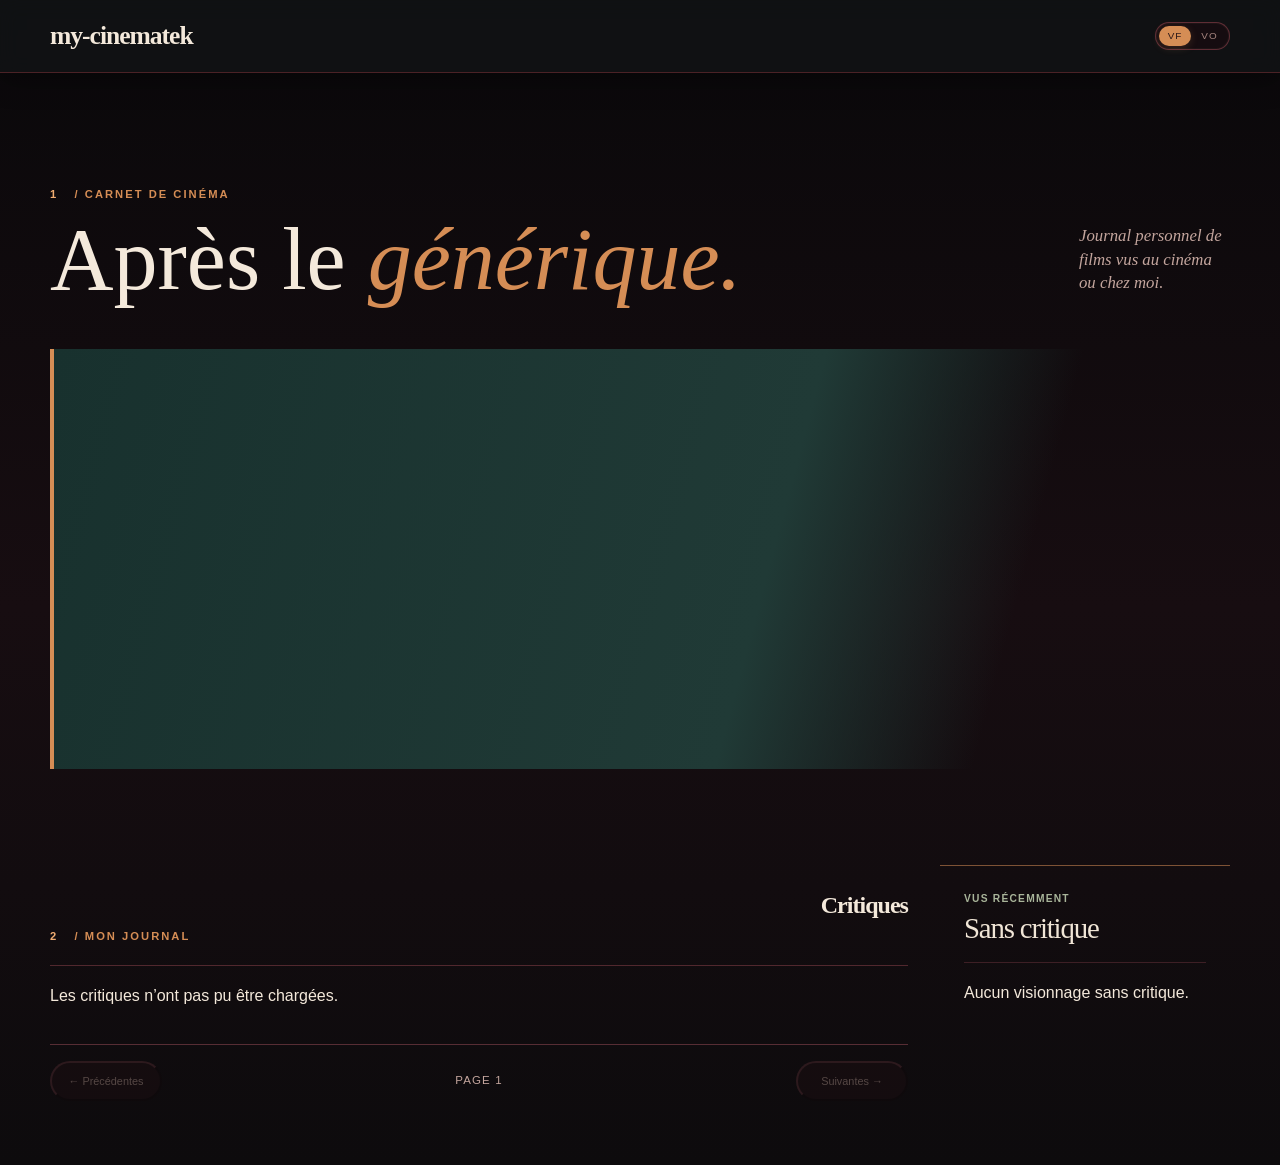
==== index.html @ e6274b8d "button vf" ====
<!DOCTYPE html>
<html lang="en">

<head>
    <meta charset="UTF-8" />
    <meta name="viewport" content="width=device-width, initial-scale=1.0" />
    <title>my-cinematek</title>
    <meta name="description" content="Un journal personnel de films vus au cinéma ou chez soi." />
    <link rel="stylesheet" href="styles.css?v=20260925-08" />
</head>

<body>
    <header class="site-header">
        <div class="container nav-wrap">
            <a href="#top" class="brand">my-cinematek</a>
            <div class="title-language-toggle" role="group" aria-label="Langue des titres">
                <button type="button" data-title-language="fr" aria-pressed="true">VF</button>
                <button type="button" data-title-language="original" aria-pressed="false">VO</button>
            </div>
        </div>
    </header>

    <main id="top" class="container site-main">
        <section class="hero">
            <div class="hero-intro">
                <p class="hero-index"><span>1</span> / carnet de cinéma</p>
                <h1>Après le <em>générique.</em></h1>
                <p class="hero-note">Journal personnel de films vus au cinéma ou chez moi.</p>
            </div>
            <article id="featured-review" class="featured-review" aria-live="polite"></article>
        </section>

        <div class="diary-layout">
            <section id="diary" class="diary-section">
                <div class="section-head">
                    <p class="hero-index"><span>2</span> / mon journal</p>
                    <h2>Critiques</h2>
                </div>
                <div id="posts-list" class="post-list" aria-live="polite"></div>
                <div id="critic-pagination" class="critic-pagination" hidden>
                    <button id="previous-posts" class="secondary-btn" type="button" disabled>&larr; Précédentes</button>
                    <span id="posts-page-label">Page 1</span>
                    <button id="next-posts" class="secondary-btn" type="button" disabled>Suivantes &rarr;</button>
                </div>
            </section>

            <aside id="watched-shelf" class="watched-shelf" aria-labelledby="watched-title">
                <div class="section-head">
                    <p class="eyebrow">vus récemment</p>
                    <h2 id="watched-title">Sans critique</h2>
                </div>
                <div id="watched-list" class="watched-list"></div>
            </aside>
        </div>

    </main>

    <div id="critic-modal" class="critic-modal" hidden>
        <div class="critic-modal-backdrop" data-close-modal></div>
        <article class="critic-modal-dialog" role="dialog" aria-modal="true" aria-labelledby="modal-title">
            <button class="modal-close" type="button" aria-label="Fermer la critique" data-close-modal>&times;</button>
            <div id="modal-content"></div>
        </article>
    </div>

    <div id="film-modal" class="critic-modal" hidden>
        <div class="critic-modal-backdrop" data-close-film-modal></div>
        <article class="critic-modal-dialog film-modal-dialog" role="dialog" aria-modal="true"
            aria-labelledby="film-modal-title">
            <button class="modal-close" type="button" aria-label="Fermer les détails du film"
                data-close-film-modal>&times;</button>
            <div id="film-modal-content"></div>
        </article>
    </div>

    <script src="public.js?v=20260925-05"></script>
</body>

</html>
---- styles.css ----
:root {
    --paper: #f7f1e8;
    --paper-strong: #ebdcc5;
    --card: #fffaf3;
    --ink: #1b1b1b;
    --ink-soft: #4b4a47;
    --muted: #736d66;
    --accent: #c96a3e;
    --accent-strong: #a4522d;
    --border: #d9ccb9;
    --tag: #eee2d0;
    --shadow: rgba(27, 27, 27, 0.08);
    --max-width: 1180px;
}

* {
    box-sizing: border-box;
}

html {
    scroll-behavior: smooth;
}

body {
    margin: 0;
    background: var(--paper);
    color: var(--ink);
    font-family: "Segoe UI", Arial, sans-serif;
    line-height: 1.7;
}

img {
    max-width: 100%;
    display: block;
}

button,
input,
textarea {
    font: inherit;
}

.hidden {
    display: none !important;
}

.container {
    width: min(var(--max-width), calc(100% - 2rem));
    margin: 0 auto;
}

.site-header {
    position: sticky;
    top: 0;
    z-index: 10;
    background: rgba(255, 250, 243, 0.9);
    backdrop-filter: blur(10px);
    border-bottom: 1px solid var(--border);
}

.diary-layout {
    display: grid;
    grid-template-columns: minmax(0, 1fr) 380px;
    gap: 2.5rem;
    align-items: start;
}

.watched-shelf {
    width: 100%;
    min-width: 0;
    margin-top: 3rem;
    padding: 1.5rem;
    height: auto;
    min-height: 0;
    max-height: none;
    align-self: stretch;
    overflow: hidden;
    display: flex;
    flex-direction: column;
}

#watched-list {
    display: grid;
    grid-template-columns: 1fr;
    grid-auto-rows: max-content;
    align-content: start;
    gap: 0;
    width: 100%;
    height: 0;
    min-width: 0;
    min-height: 0;
    flex: 1 1 auto;
    overflow-y: auto;
    padding-right: .45rem;
    scrollbar-color: #9b5b46 rgba(49, 20, 26, .72);
    scrollbar-width: thin;
}

#watched-list::-webkit-scrollbar {
    width: 7px;
}

#watched-list::-webkit-scrollbar-track {
    background: rgba(49, 20, 26, .72);
}

#watched-list::-webkit-scrollbar-thumb {
    background: #9b5b46;
    border: 1px solid #211216;
    border-radius: 8px;
}

#watched-list::-webkit-scrollbar-thumb:hover {
    background: #d58d55;
}

.recent-watch-row {
    display: grid;
    grid-template-columns: minmax(0, 1fr) 76px;
    grid-template-rows: auto;
    align-items: center;
    column-gap: 1.1rem;
    width: 100%;
    min-width: 0;
    padding: 1rem 0;
    border-bottom: 1px solid #572d34;
}

.recent-watch-copy {
    grid-column: 1;
    grid-row: 1;
    min-width: 0;
    width: 100%;
}

.recent-watch-copy strong {
    display: block;
    color: var(--ink);
    font-family: Georgia, "Times New Roman", serif;
    font-size: 1.08rem;
    font-weight: 400;
    line-height: 1.2;
}

.recent-watch-meta {
    display: flex;
    align-items: center;
    flex-wrap: wrap;
    gap: .35rem .65rem;
    min-width: 0;
    margin-top: .55rem;
    color: var(--muted);
    font-size: .7rem;
    line-height: 1.35;
}

.recent-watch-meta>span {
    min-width: 0;
}

.recent-watch-meta>span+span {
    padding-left: .65rem;
    border-left: 1px solid rgba(213, 141, 85, .35);
}

.recent-watch-date,
.recent-watch-rating {
    white-space: nowrap;
}

.recent-watch-venue {
    overflow-wrap: anywhere;
}

.recent-watch-rating {
    color: #e0a06f;
    letter-spacing: .03em;
}

.recent-watch-copy em {
    color: var(--accent);
    font-family: "Trebuchet MS", sans-serif;
    font-size: .58rem;
    font-style: normal;
    letter-spacing: .1em;
    text-transform: uppercase;
}

.recent-watch-poster {
    grid-column: 2;
    grid-row: 1;
    width: 76px;
    height: 108px;
    object-fit: cover;
    border: 1px solid #6f3840;
}

.recent-watch-note {
    width: 100%;
    margin: .85rem 0 0;
    color: var(--ink-soft);
    font-size: .82rem;
    line-height: 1.45;
}

.recent-watch-note small {
    display: block;
    margin-bottom: .2rem;
    color: var(--accent);
    font-size: .58rem;
    letter-spacing: .12em;
    text-transform: uppercase;
}

.watched-sentinel {
    width: 100%;
    height: 1px;
    margin-top: .5rem;
}

.viewing-context-note {
    display: inline-flex;
    align-items: center;
    gap: .4rem;
    color: var(--ink-soft);
    font-size: .82rem;
}

.viewing-context-note strong {
    color: var(--accent-strong);
    font-size: .66rem;
    letter-spacing: .12em;
    text-transform: uppercase;
}

.venue-map-button {
    display: inline-flex;
    align-items: center;
    gap: .28rem;
    margin-left: .3rem;
    padding: .18rem .48rem;
    color: #f5d9bd !important;
    background: rgba(143, 57, 67, .45);
    border: 1px solid #8d4650;
    border-radius: 999px;
    font-size: .64rem;
    letter-spacing: .04em;
    line-height: 1.2;
    text-decoration: none !important;
    white-space: nowrap;
    transition: background .2s ease, border-color .2s ease, transform .2s ease;
}

.venue-map-button span {
    margin: 0;
    color: var(--accent-strong);
    font-size: .9rem;
    line-height: 1;
}

.venue-map-button:hover,
.venue-map-button:focus-visible {
    color: #fff1e5 !important;
    background: #9e4652;
    border-color: var(--accent-strong);
    transform: translateY(-1px);
    outline: none;
}

.viewing-context {
    margin: 1.5rem 0 2.5rem;
    padding: .85rem 1rem;
    border: 1px solid #6b343d;
    border-left: 4px solid var(--accent);
    background: rgba(112, 35, 46, .18);
}

.viewing-context .eyebrow {
    margin-bottom: .45rem;
}

.viewing-context-line {
    display: flex;
    align-items: center;
    flex-wrap: wrap;
    gap: .75rem 1.2rem;
    color: var(--ink-soft);
    font-family: Georgia, "Times New Roman", serif;
    font-size: 1rem;
}

.viewing-context-line>span+span {
    padding-left: 1.2rem;
    border-left: 1px solid #704049;
}

.poster-button {
    display: block;
    padding: 0;
    background: transparent;
    border: 0;
    cursor: pointer;
}

.poster-button .critic-poster {
    transition: transform .2s ease, filter .2s ease;
}

.poster-button:hover .critic-poster,
.poster-button:focus-visible .critic-poster {
    filter: brightness(1.15);
    transform: scale(1.03);
}

.film-modal-dialog {
    max-width: 760px;
}

.film-details-heading {
    display: flex;
    align-items: center;
    gap: 1.4rem;
}

.film-details-heading h2 {
    margin: 0;
    font-family: Georgia, "Times New Roman", serif;
    font-size: clamp(2rem, 5vw, 3.5rem);
    font-weight: 400;
}

.film-details-poster {
    width: 130px;
    aspect-ratio: 2 / 3;
    object-fit: cover;
    border: 1px solid #6f3840;
    box-shadow: 0 12px 28px rgba(0, 0, 0, .45);
}

.film-tagline {
    color: var(--ink-soft);
    font-family: Georgia, "Times New Roman", serif;
    font-style: italic;
}

.film-overview-block {
    margin-top: 2rem;
    padding-top: 1.2rem;
    border-top: 1px solid var(--border);
    color: var(--ink-soft);
    font-family: Georgia, "Times New Roman", serif;
    line-height: 1.7;
}

.film-homepage {
    margin-top: 1.5rem;
}

.recent-watch-poster-button {
    grid-column: 2;
    grid-row: 1;
    align-self: center;
    position: relative;
    height: fit-content;
    z-index: 1;
    justify-self: end;
    transform: none;
    transition: filter .24s ease;
}

.recent-watch-poster-button .recent-watch-poster {
    display: block;
    transition: box-shadow .24s ease, filter .24s ease;
}

.recent-watch-poster-button:hover,
.recent-watch-poster-button:focus-visible {
    filter: drop-shadow(0 8px 7px rgba(18, 7, 10, .35));
}

.recent-watch-poster-button:hover .recent-watch-poster,
.recent-watch-poster-button:focus-visible .recent-watch-poster {
    filter: brightness(1.12);
    box-shadow: 0 0 0 1px var(--accent);
}

.recent-watch-poster-button:focus-visible {
    outline: 2px solid var(--accent);
    outline-offset: 4px;
}

@media (prefers-reduced-motion: reduce) {

    .recent-watch-poster-button,
    .recent-watch-poster-button .recent-watch-poster {
        transition: none;
    }
}

@media (max-width: 600px) {
    .film-details-heading {
        align-items: flex-start;
    }

    .film-details-poster {
        width: 92px;
    }
}

@media (max-width: 900px) {
    .diary-layout {
        grid-template-columns: minmax(0, 1fr) 330px !important;
        gap: 1.25rem !important;
    }
}

@media (max-width: 760px) {
    .diary-layout {
        grid-template-columns: 1fr !important;
    }

    #watched-shelf {
        margin-top: 1rem;
    }
}

/* Recent watches follow their own compact row layout; legacy watched-item styles were removed to avoid conflicting grid rules. */

.nav-wrap {
    display: flex;
    justify-content: space-between;
    align-items: center;
    min-height: 72px;
    gap: 1rem;
}

.title-language-toggle {
    display: inline-flex;
    align-items: center;
    gap: .15rem;
    padding: .22rem;
    border: 1px solid rgba(135, 64, 74, .65);
    border-radius: 999px;
    background: rgba(24, 12, 16, .72);
    box-shadow: inset 0 0 0 1px rgba(255, 208, 164, .04);
}

.title-language-toggle button {
    min-width: 2rem;
    padding: .3rem .48rem;
    color: #a78680;
    background: transparent;
    border: 0;
    border-radius: 999px;
    cursor: pointer;
    font-size: .62rem;
    letter-spacing: .1em;
    line-height: 1;
    transition: color .22s ease, background .22s ease, box-shadow .22s ease;
}

.title-language-toggle button.active,
.title-language-toggle button:hover,
.title-language-toggle button:focus-visible {
    color: #2a1719;
    background: #d58d55;
    box-shadow: 0 2px 8px rgba(213, 141, 85, .2);
    outline: none;
}

.brand {
    text-decoration: none;
    color: var(--ink);
    font-family: Georgia, "Times New Roman", serif;
    font-size: 1.6rem;
    font-weight: 700;
    letter-spacing: -0.04em;
}

.main-nav {
    display: flex;
    gap: 1.25rem;
    flex-wrap: wrap;
}

.main-nav a {
    color: var(--ink-soft);
    text-decoration: none;
    font-weight: 600;
}

.main-nav a:hover,
.main-nav a:focus-visible {
    color: var(--accent-strong);
}

.site-main {
    padding: 2rem 0 4rem;
}

.hero {
    display: block;
    padding: 2rem 0 2.5rem;
}

.eyebrow {
    margin: 0 0 0.8rem;
    color: var(--muted);
    font-size: 0.78rem;
    font-weight: 700;
    letter-spacing: 0.12em;
    text-transform: uppercase;
}

.featured-review {
    display: grid;
    grid-template-columns: minmax(0, 1.6fr) 170px;
    gap: 1.4rem;
    align-items: center;
    width: 100%;
    min-height: 250px;
    overflow: hidden;
    border: 1px solid rgba(210, 178, 142, 0.25);
    background: linear-gradient(180deg, rgba(36, 27, 24, 0.98), rgba(25, 18, 16, 0.96));
    border-radius: 18px;
    box-shadow: 0 18px 30px rgba(22, 16, 14, 0.16);
    color: #f3ebdf;
    cursor: pointer;
    transition: transform .2s ease, box-shadow .2s ease, border-color .2s ease;
    position: relative;
}

.featured-review::after {
    content: "";
    position: absolute;
    inset: 0;
    background: linear-gradient(180deg, rgba(12, 9, 10, 0.06), rgba(12, 9, 10, 0.42));
    pointer-events: none;
}

.featured-review:hover,
.featured-review:focus-visible {
    transform: translateY(-3px);
    border-color: rgba(230, 177, 95, 0.8);
    box-shadow: 0 22px 38px rgba(22, 16, 14, 0.22);
    outline: none;
}

.featured-review-cover {
    width: 170px;
    height: 100%;
    min-height: 220px;
    overflow: hidden;
    background: rgba(17, 17, 17, 0.12);
    position: relative;
    z-index: 0;
    justify-self: end;
    border-left: 1px solid rgba(223, 203, 180, 0.2);
}

.featured-review-cover img {
    width: 100%;
    height: 100%;
    object-fit: cover;
    display: block;
    background: #120d10;
}

.featured-review-copy {
    position: relative;
    z-index: 1;
    display: grid;
    align-content: center;
    gap: 0.35rem;
    min-width: 0;
    padding: 1.2rem 0 1.2rem 1.3rem;
}

.featured-review-copy h2 {
    margin: 0;
    color: #f7efe7;
    font-family: Georgia, "Times New Roman", serif;
    font-size: clamp(2rem, 2.6vw, 3rem);
    line-height: 0.96;
    letter-spacing: -0.04em;
}

.featured-review-title {
    margin: 0;
    color: #d7c2ac;
    font-size: 0.76rem;
    font-weight: 700;
    letter-spacing: 0.12em;
    text-transform: uppercase;
    line-height: 1.3;
}

.featured-review-teaser {
    margin: 0.2rem 0 0;
    max-width: 52ch;
    color: rgba(243, 235, 223, 0.82);
    font-size: 0.92rem;
    line-height: 1.5;
}

.featured-review-meta {
    display: flex;
    flex-wrap: wrap;
    gap: 0.7rem;
    color: #c9b29a;
    font-size: 0.68rem;
    letter-spacing: 0.08em;
    text-transform: uppercase;
}

.section-head h2,
.featured-post h2,
.post-card h3 {
    font-family: Georgia, "Times New Roman", serif;
    letter-spacing: -0.04em;
    color: var(--ink);
}

@media (max-width: 760px) {
    .hero {
        grid-template-columns: 1fr;
    }

    .featured-review {
        grid-template-columns: 120px minmax(0, 1fr);
    }

    .featured-review-cover {
        width: 120px;
    }

    .panel {
        background: rgba(255, 250, 243, 0.8);
        border: 1px solid var(--border);
        border-radius: 18px;
        box-shadow: 0 10px 30px var(--shadow);
    }

    .composer {
        padding: 1.5rem;
        margin-bottom: 2rem;
    }

    .composer {
        padding: 1.5rem;
        margin-bottom: 2rem;
    }

    .editor-status {
        margin-bottom: 1rem;
        padding: 0.75rem 0.9rem;
        border-radius: 10px;
        background: rgba(201, 106, 62, 0.08);
        border: 1px solid var(--border);
        color: var(--ink-soft);
        font-weight: 600;
    }

    .author-gate {
        padding: 1.5rem;
        margin-bottom: 2rem;
    }

    .author-login-row {
        display: flex;
        align-items: end;
        gap: 1rem;
        flex-wrap: wrap;
    }

    .password-field {
        flex: 1 1 220px;
    }

    .private-copy {
        margin: 0 0 1rem;
        color: var(--ink-soft);
    }

    .film-picker {
        margin-bottom: 1.5rem;
        padding: 1rem;
        border: 1px solid var(--border);
        border-radius: 14px;
        background: rgba(247, 241, 232, 0.5);
    }

    .search-row {
        display: flex;
        gap: 0.75rem;
    }

    .search-row input {
        flex: 1;
    }

    .field-hint {
        min-height: 1.6rem;
        margin-top: 0.5rem;
        color: var(--muted);
        font-size: 0.9rem;
    }

    .film-results {
        display: grid;
        grid-template-columns: repeat(auto-fit, minmax(180px, 1fr));
        gap: 0.7rem;
    }

    .film-result {
        display: flex;
        align-items: center;
        gap: 0.7rem;
        min-height: 72px;
        padding: 0.6rem;
        border: 1px solid var(--border);
        border-radius: 10px;
        background: var(--card);
        color: var(--ink);
        text-align: left;
        cursor: pointer;
    }

    .film-result:hover,
    .film-result:focus-visible {
        border-color: var(--accent);
    }

    .film-result img,
    .selected-film img {
        width: 42px;
        height: 62px;
        flex: 0 0 auto;
        object-fit: cover;
        border-radius: 5px;
    }

    .film-result span:not(.poster-placeholder) {
        display: grid;
        gap: 0.2rem;
    }

    .film-result small {
        color: var(--muted);
    }

    .poster-placeholder {
        display: grid;
        width: 42px;
        height: 62px;
        place-items: center;
        flex: 0 0 auto;
        border-radius: 5px;
        background: var(--paper-strong);
        color: var(--muted);
        font-size: 0.65rem;
        text-align: center;
    }

    .selected-film {
        display: flex;
        align-items: center;
        gap: 0.8rem;
        margin-top: 0.75rem;
        padding: 0.75rem;
        border-left: 3px solid var(--accent);
        background: rgba(201, 106, 62, 0.08);
    }

    .selected-film h3,
    .selected-film p {
        margin: 0;
    }

    .selected-film h3 {
        font-family: Georgia, "Times New Roman", serif;
    }

    .hidden {
        display: none !important;
    }

    .editor-enabled {
        border-color: var(--accent);
    }

    .secondary-btn {
        appearance: none;
        border: 1px solid rgba(217, 204, 185, 0.7);
        border-radius: 999px;
        background: rgba(255, 255, 255, 0.025);
        color: #f3e9dc;
        font-weight: 600;
        letter-spacing: 0.04em;
        padding: 0.8rem 1.2rem;
        cursor: pointer;
        margin-left: 0;
        transition: transform .2s ease, border-color .2s ease, background .2s ease, box-shadow .2s ease;
    }

    .secondary-btn:hover,
    .secondary-btn:focus-visible {
        border-color: rgba(229, 170, 94, 0.9);
        background: rgba(201, 106, 62, 0.08);
        box-shadow: inset 0 0 0 1px rgba(229, 170, 94, 0.18);
        transform: translateY(-1px);
        color: #f7ebdb;
        outline: none;
    }

    .section-head {
        margin-bottom: 1rem;
    }

    .section-head h2 {
        margin: 0;
        font-size: clamp(1.6rem, 3vw, 2.1rem);
    }

    .compact h2 {
        font-size: 1.4rem;
    }

    .field-grid {
        display: grid;
        grid-template-columns: repeat(auto-fit, minmax(200px, 1fr));
        gap: 1rem;
    }

    label {
        display: flex;
        flex-direction: column;
        gap: 0.45rem;
        font-weight: 600;
        margin-bottom: 1rem;
        color: var(--ink-soft);
    }

    input,
    textarea {
        width: 100%;
        padding: 0.8rem 0.9rem;
        border-radius: 12px;
        border: 1px solid var(--border);
        background: var(--card);
        color: var(--ink);
    }

    input:focus,
    textarea:focus {
        outline: 2px solid rgba(201, 106, 62, 0.2);
        border-color: var(--accent);
    }

    textarea {
        resize: vertical;
        min-height: 150px;
    }

    .form-actions {
        display: flex;
        justify-content: flex-start;
    }

    .primary-btn {
        appearance: none;
        border: 0;
        border-radius: 999px;
        background: var(--accent);
        color: white;
        font-weight: 700;
        padding: 0.9rem 1.4rem;
        cursor: pointer;
        transition: background 0.2s ease;
    }

    .primary-btn:hover,
    .primary-btn:focus-visible {
        background: var(--accent-strong);
    }

    .content-grid {
        display: grid;
        grid-template-columns: minmax(0, 2fr) minmax(260px, 0.9fr);
        gap: 2rem;
        align-items: start;
    }

    .feed,
    .sidebar,
    .featured-post {
        padding: 1.5rem;
    }

    .post-list {
        display: grid;
        gap: 1rem;
    }

    .post-card {
        border: 1px solid var(--border);
        border-radius: 16px;
        background: var(--card);
        padding: 1.1rem 1rem;
        cursor: pointer;
        transition: transform 0.15s ease, border-color 0.15s ease;
    }

    .post-card:hover,
    .post-card:focus-visible {
        transform: translateY(-1px);
        border-color: var(--accent);
    }

    .post-card h3 {
        margin: 0 0 0.4rem;
        font-size: clamp(1.3rem, 2vw, 1.8rem);
    }

    .meta-row {
        display: flex;
        gap: 0.75rem;
        flex-wrap: wrap;
        color: var(--muted);
        font-size: 0.8rem;
        font-weight: 700;
        letter-spacing: 0.08em;
        text-transform: uppercase;
    }

    .post-card p {
        margin: 0.8rem 0 0;
        color: var(--ink-soft);
    }

    .archive-list {
        list-style: none;
        padding: 0;
        margin: 0;
        display: grid;
        gap: 0.75rem;
    }

    .archive-list button {
        width: 100%;
        text-align: left;
        background: transparent;
        border: 0;
        padding: 0.55rem 0.7rem;
        border-radius: 10px;
        color: var(--ink);
        cursor: pointer;
    }

    .archive-list button:hover,
    .archive-list button:focus-visible {
        background: rgba(201, 106, 62, 0.08);
    }

    .archive-list small {
        display: block;
        color: var(--muted);
        margin-top: 0.2rem;
    }

    .sidebar-block {
        margin-top: 2rem;
    }

    .tag-list {
        display: flex;
        flex-wrap: wrap;
        gap: 0.5rem;
    }

    .tag {
        display: inline-flex;
        align-items: center;
        background: var(--tag);
        border-radius: 999px;
        padding: 0.38rem 0.75rem;
        color: var(--ink);
        font-size: 0.78rem;
        font-weight: 700;
    }

    .featured-post {
        margin-top: 2rem;
    }

    .featured-post .post-meta {
        margin: 0 0 1rem;
    }

    .featured-post h2 {
        margin: 0 0 0.8rem;
        font-size: clamp(2rem, 4vw, 3rem);
    }

    .featured-post .post-body {
        font-size: 1.06rem;
        color: var(--ink-soft);
        white-space: pre-line;
    }

    .empty-state {
        color: var(--muted);
        font-style: italic;
    }

    @media (max-width: 760px) {
        .site-main {
            padding-top: 1.25rem;
        }

        .content-grid {
            grid-template-columns: 1fr;
        }

        .nav-wrap {
            flex-direction: column;
            justify-content: center;
            padding: 0.8rem 0;
        }

        .main-nav {
            justify-content: center;
        }
    }


    /* Public cinema lounge treatment */
    :root {
        --paper: #111315;
        --paper-strong: #2b2927;
        --card: #201f1e;
        --ink: #f3eadb;
        --ink-soft: #c9bcaa;
        --muted: #988a78;
        --accent: #d49a57;
        --accent-strong: #f1c47d;
        --border: #403b35;
        --tag: transparent;
        --shadow: rgba(0, 0, 0, 0.28);
        --max-width: 1160px;
    }

    body {
        background: radial-gradient(circle at 50% -10%, #37302a 0, var(--paper) 42rem);
        color: var(--ink);
        font-family: "Trebuchet MS", sans-serif;
    }

    body::before {
        position: fixed;
        inset: 0;
        z-index: -1;
        pointer-events: none;
        content: "";
        opacity: 0.16;
        background-image: linear-gradient(rgba(255, 255, 255, 0.025) 1px, transparent 1px), linear-gradient(90deg, rgba(255, 255, 255, 0.025) 1px, transparent 1px);
        background-size: 5px 5px;
    }

    .site-header {
        background: rgba(17, 19, 21, 0.9);
        border-bottom-color: rgba(212, 154, 87, 0.2);
    }

    .brand,
    .hero h1,
    .section-head h2,
    .featured-post h2,
    .post-card h3 {
        color: var(--ink);
        font-family: Georgia, "Times New Roman", serif;
        font-weight: 400;
        letter-spacing: -0.025em;
    }

    .brand::before {
        content: "🎬 ";
        font-size: 0.78em;
    }

    .main-nav a:hover,
    .main-nav a:focus-visible {
        color: var(--accent-strong);
    }

    .eyebrow {
        color: var(--accent);
        letter-spacing: 0.2em;
    }

    .hero {
        max-width: 780px;
        padding: 5rem 0 4rem;
    }

    .hero h1 {
        max-width: 780px;
        font-size: clamp(2.8rem, 7vw, 5.8rem);
        line-height: 0.98;
        text-transform: lowercase;
    }

    .lede {
        color: var(--ink-soft);
    }

    .featured-post {
        display: grid;
        grid-template-columns: minmax(0, 1fr) 210px;
        gap: 2rem;
        min-height: 420px;
        padding: clamp(1.5rem, 4vw, 3rem);
        align-items: end;
        background: linear-gradient(110deg, #2a2724, #1d1d1c 60%);
        border-color: #5c4936;
    }

    .featured-post h2 {
        max-width: 700px;
        margin: 0.5rem 0 1.2rem;
        font-size: clamp(2.4rem, 5vw, 4.4rem);
        line-height: 0.98;
    }

    .featured-poster {
        width: 210px;
        aspect-ratio: 2 / 3;
        object-fit: cover;
        border: 1px solid #6f5840;
        box-shadow: 0 18px 32px rgba(0, 0, 0, 0.4);
    }

    .film-kicker {
        margin: 1.4rem 0 0;
        color: var(--accent-strong);
        font-family: Georgia, "Times New Roman", serif;
        font-size: 1.2rem;
    }

    .post-body {
        color: var(--ink-soft);
        font-family: Georgia, "Times New Roman", serif;
        font-size: 1.1rem;
        line-height: 1.85;
    }

    .meta-row {
        color: var(--muted);
        font-size: 0.68rem;
        letter-spacing: 0.14em;
    }

    .diary-section {
        padding: 6rem 0 2rem;
    }

    .post-list {
        grid-template-columns: repeat(3, 1fr);
    }

    .post-card {
        min-height: 230px;
        background: rgba(32, 31, 30, 0.82);
        border-color: var(--border);
        border-radius: 0;
    }

    .post-card:hover,
    .post-card[open] {
        background: #2b2927;
        border-color: var(--accent);
        transform: translateY(-3px);
    }

    .post-card summary {
        cursor: pointer;
        list-style: none;
    }

    .post-card summary::-webkit-details-marker {
        display: none;
    }

    .post-card summary::after {
        display: block;
        margin-top: 1.2rem;
        color: var(--accent);
        content: "+ open critic";
        font-size: 0.68rem;
        letter-spacing: 0.14em;
        text-transform: uppercase;
    }

    .post-card[open] summary::after {
        content: "- close critic";
    }

    .diary-entry {
        margin-top: 1.3rem;
        padding-top: 1rem;
        border-top: 1px solid var(--border);
        color: var(--ink-soft);
        font-family: Georgia, "Times New Roman", serif;
    }

    .archive-strip {
        display: grid;
        grid-template-columns: 1fr 2fr;
        gap: 1.5rem 3rem;
        padding: 3rem 0;
        border-top: 1px solid var(--border);
        border-bottom: 1px solid var(--border);
    }

    .archive-strip h2 {
        margin: 0;
        font-family: Georgia, "Times New Roman", serif;
        font-size: 2rem;
        font-weight: 400;
    }

    .archive-list button {
        color: var(--ink-soft);
        border-bottom-color: var(--border);
        border-radius: 0;
    }

    .archive-list button:hover,
    .archive-list button:focus-visible {
        color: var(--accent-strong);
        background: transparent;
    }

    .tag {
        color: var(--ink-soft);
        background: transparent;
        border-color: var(--border);
    }

    .tag-list {
        grid-column: 2;
    }

    .about-note {
        display: grid;
        grid-template-columns: 1fr 2fr;
        gap: 3rem;
        padding: 5rem 0 2rem;
    }

    .about-note p:last-child {
        max-width: 600px;
        margin: 0;
        color: var(--ink-soft);
        font-family: Georgia, "Times New Roman", serif;
        font-size: 1.35rem;
        line-height: 1.5;
    }

    .watched-shelf {
        margin: 4rem 0 2rem;
        padding: 1.4rem;
        border: 1px solid #572d34;
        background: rgba(32, 15, 19, .72);
    }

    .watched-shelf .section-head {
        margin-bottom: 1rem;
    }

    .watched-shelf h2 {
        margin: 0;
        font-family: Georgia, "Times New Roman", serif;
        font-size: 1.7rem;
        font-weight: 400;
    }

    .watched-list {
        display: grid;
        grid-template-columns: 1fr;
        gap: .55rem;
    }

    .watched-item {
        display: grid;
        grid-template-columns: 42px minmax(0, 1fr);
        align-items: start;
        gap: .8rem;
        min-width: 0;
        min-height: 78px;
        padding: .65rem 0;
        border-bottom: 1px solid #47262d;
    }

    .watched-item img {
        width: 42px;
        height: 62px;
        flex: 0 0 auto;
        object-fit: cover;
    }

    .watched-item strong,
    .watched-item span {
        display: block;
        overflow: hidden;
        text-overflow: ellipsis;
        white-space: nowrap;
    }

    .watched-item strong {
        color: var(--ink);
        font-family: Georgia, "Times New Roman", serif;
        font-size: .95rem;
        font-weight: 400;
    }

    .watched-item span {
        margin-top: .2rem;
        color: var(--muted);
        font-size: .68rem;
    }

    .watched-item em {
        color: var(--accent);
        font-family: "Trebuchet MS", sans-serif;
        font-size: .58rem;
        font-style: normal;
        letter-spacing: .08em;
        text-transform: uppercase;
    }

    .watched-item p {
        margin: .25rem 0 0;
        color: var(--ink-soft);
        font-size: .76rem;
        line-height: 1.35;
    }

    .watched-note {
        display: grid;
        gap: .12rem;
        margin: .35rem 0 0;
        color: var(--ink-soft);
        font-size: .78rem;
        line-height: 1.35;
    }

    .watched-note small {
        color: var(--accent);
        font-size: .58rem;
        letter-spacing: .12em;
        text-transform: uppercase;
    }

    .watched-form {
        margin-top: 1.5rem;
    }

    .checkbox-field {
        display: flex;
        flex-direction: row;
        align-items: center;
        gap: .55rem;
    }

    .checkbox-field input {
        width: auto;
    }

    .site-footer {
        display: flex;
        justify-content: space-between;
        padding: 2rem 0;
        color: var(--muted);
        font-size: 0.75rem;
    }

    .owner-link {
        color: var(--muted);
        background: transparent;
        border: 0;
        cursor: pointer;
        font-size: 0.7rem;
    }

    .owner-link:hover {
        color: var(--accent);
    }

    .panel {
        background: linear-gradient(110deg, #2a2724, #1d1d1c 60%);
        border-color: var(--border);
        box-shadow: 0 22px 70px var(--shadow);
    }

    .composer,
    .author-gate {
        border-radius: 0;
    }

    input,
    textarea {
        color: var(--ink);
        background: #242323;
        border-color: var(--border);
        border-radius: 0;
    }

    .primary-btn {
        color: #171310;
        background: var(--accent);
        border-color: var(--accent-strong);
        border-radius: 0;
    }

    .secondary-btn {
        color: var(--ink);
        background: transparent;
        border-color: var(--border);
        border-radius: 0;
    }

    .primary-btn:hover,
    .primary-btn:focus-visible {
        background: var(--accent-strong);
    }

    @media (max-width: 760px) {
        .featured-post {
            grid-template-columns: 1fr;
        }

        .featured-poster {
            width: 120px;
            order: -1;
        }

        .post-list {
            grid-template-columns: 1fr;
        }

        .archive-strip,
        .about-note {
            grid-template-columns: 1fr;
            gap: 1.2rem;
        }

        .tag-list {
            grid-column: auto;
        }

        .archive-list {
            grid-template-columns: 1fr;
        }

        .site-footer {
            align-items: flex-start;
            flex-direction: column;
            gap: 0.6rem;
        }
    }

    .search-row {
        align-items: stretch;
        flex-direction: column;
    }
}

.admin-main {
    max-width: 900px;
}

.admin-login {
    max-width: 620px;
    margin: 5rem auto;
    padding: clamp(1.5rem, 5vw, 3rem);
}

.admin-login h1,
.admin-heading h1 {
    margin: 0 0 .75rem;
    font-family: Georgia, "Times New Roman", serif;
    font-size: clamp(2.3rem, 6vw, 4rem);
    font-weight: 400;
}

.admin-login p:not(.eyebrow),
.admin-heading p:not(.eyebrow) {
    color: var(--ink-soft);
}

.admin-heading {
    display: flex;
    justify-content: space-between;
    align-items: end;
    gap: 1rem;
    margin: 3rem 0 1.5rem;
}

.admin-form {
    padding: clamp(1.25rem, 4vw, 2rem);
}

.letterboxd-sync {
    margin-top: 1.5rem;
}

.admin-main .film-picker {
    margin-bottom: 1.5rem;
    padding: 1rem;
    border: 1px solid var(--border);
    background: rgba(112, 35, 46, .12);
}

.admin-main .search-row {
    display: flex;
    align-items: stretch;
    gap: .75rem;
}

.admin-main .search-row input {
    flex: 1;
}

.admin-main .field-grid {
    display: grid;
    grid-template-columns: repeat(auto-fit, minmax(200px, 1fr));
    gap: 1rem;
}

.admin-main label {
    display: flex;
    flex-direction: column;
    gap: .45rem;
    margin-bottom: 1rem;
    color: var(--ink-soft);
    font-weight: 600;
}

.admin-main input,
.admin-main textarea,
.admin-main select {
    width: 100%;
    padding: .8rem .9rem;
    color: var(--ink);
    background: #242323;
    border: 1px solid var(--border);
    border-radius: 0;
}

.admin-main input:focus,
.admin-main textarea:focus,
.admin-main select:focus {
    outline: 2px solid rgba(213, 141, 85, .25);
    border-color: var(--accent);
}

.admin-main textarea {
    min-height: 150px;
    resize: vertical;
}

.admin-main .film-results {
    display: grid;
    grid-template-columns: repeat(auto-fit, minmax(180px, 1fr));
    gap: .7rem;
}

.admin-main .film-result {
    display: flex;
    align-items: center;
    gap: .7rem;
    min-height: 72px;
    padding: .6rem;
    color: var(--ink);
    background: #201519;
    border: 1px solid var(--border);
    text-align: left;
    cursor: pointer;
}

.admin-main .film-result img,
.admin-main .selected-film img {
    width: 42px;
    height: 62px;
    flex: 0 0 auto;
    object-fit: cover;
}

.admin-main .film-result:hover,
.admin-main .film-result:focus-visible {
    border-color: var(--accent);
    outline: none;
}

.admin-main .form-actions {
    display: flex;
    gap: .75rem;
    flex-wrap: wrap;
}

.admin-main .primary-btn,
.admin-main .secondary-btn {
    appearance: none;
    cursor: pointer;
}

.admin-main .primary-btn {
    padding: .85rem 1.3rem;
    color: #171310;
    background: var(--accent);
    border: 1px solid var(--accent-strong);
    border-radius: 0;
    font-weight: 700;
}

.admin-main .secondary-btn {
    padding: .75rem 1rem;
    color: var(--ink-soft);
    background: transparent;
    border: 1px solid var(--border);
    border-radius: 0;
}

.admin-entry-actions {
    display: flex;
    align-items: center;
    gap: .5rem;
    flex-wrap: wrap;
    justify-content: flex-end;
}

.admin-main .danger-btn {
    padding: .75rem 1rem;
    color: #e09a8b;
    background: transparent;
    border: 1px solid #713743;
    border-radius: 0;
    cursor: pointer;
}

.admin-main .danger-btn:hover,
.admin-main .danger-btn:focus-visible {
    color: #fff0e5;
    background: #713743;
    border-color: #d58d55;
    outline: none;
}

.admin-posts {
    padding: 4rem 0;
}

.admin-toolbar {
    display: flex;
    justify-content: space-between;
    align-items: end;
    gap: 1rem;
    margin: 0 0 1rem;
    flex-wrap: wrap;
}

.admin-search-field {
    display: grid;
    gap: .45rem;
    flex: 1 1 220px;
    min-width: 0;
}

.admin-search-field span {
    color: var(--ink-soft);
    font-size: .72rem;
    font-weight: 700;
    letter-spacing: .12em;
    text-transform: uppercase;
}

.pager-controls {
    display: flex;
    align-items: center;
    gap: .65rem;
    flex-wrap: wrap;
}

.pager-controls span {
    color: var(--ink-soft);
    font-size: .9rem;
    font-weight: 600;
}

.admin-post-list {
    display: grid;
    gap: .7rem;
}

.admin-post {
    display: flex;
    justify-content: space-between;
    align-items: center;
    gap: 1rem;
    padding: 1rem 1.2rem;
    border: 1px solid var(--border);
    background: rgba(32, 31, 30, .82);
}

.admin-post h3,
.admin-post p {
    margin: 0;
}

.admin-post h3 {
    font-family: Georgia, "Times New Roman", serif;
    font-size: 1.35rem;
    font-weight: 400;
}

.admin-post p:last-child {
    color: var(--ink-soft);
    font-size: .9rem;
}

.preset-tags {
    margin: -.35rem 0 1rem;
}

.preset-tag-list {
    display: flex;
    flex-wrap: wrap;
    gap: .45rem;
}

.preset-tag {
    padding: .3rem .65rem;
    color: var(--ink-soft);
    background: transparent;
    border: 1px solid var(--border);
    border-radius: 999px;
    cursor: pointer;
    font-size: .75rem;
}

.preset-tag:hover,
.preset-tag.selected {
    color: #171310;
    background: var(--accent);
    border-color: var(--accent);
}

.venue-fields {
    display: grid;
    grid-template-columns: minmax(130px, .7fr) minmax(180px, 1fr) minmax(180px, 1fr);
    gap: 1rem;
}

.venue-fields select {
    width: 100%;
    padding: .8rem .9rem;
    color: var(--ink);
    background: #242323;
    border: 1px solid var(--border);
    border-radius: 0;
}

.venue-fields a,
.meta-row a {
    color: var(--accent-strong);
}

.venue-results {
    display: grid;
    gap: .35rem;
    margin-top: .35rem;
}

.venue-result {
    display: grid;
    gap: .1rem;
    padding: .55rem .7rem;
    color: var(--ink);
    background: var(--screen);
    border: 1px solid var(--border);
    text-align: left;
    cursor: pointer;
}

.venue-result:hover,
.venue-result:focus-visible {
    border-color: var(--accent);
}

.venue-result small {
    overflow: hidden;
    color: var(--muted);
    font-size: .72rem;
    text-overflow: ellipsis;
    white-space: nowrap;
}

@media (max-width: 760px) {
    .admin-heading {
        align-items: flex-start;
        flex-direction: column;
    }

    .venue-fields {
        grid-template-columns: 1fr;
        gap: 0;
    }
}

@media (min-width: 761px) {

    html,
    body {
        background-color: #111315 !important;
    }

    body {
        background: radial-gradient(circle at 50% -10%, #37302a 0, #111315 42rem) !important;
        color: #f3eadb !important;
    }

    .site-header {
        background-color: rgba(17, 19, 21, .9) !important;
    }

    .panel,
    .post-card {
        background-color: #201f1e !important;
        color: #f3eadb !important;
    }
}

.featured-reader summary {
    position: relative;
    overflow: hidden;
}

.preview-poster {
    position: absolute;
    top: 0;
    right: 0;
    width: 180px;
    height: 100%;
    object-fit: cover;
    opacity: .5;
    mask-image: linear-gradient(to right, transparent, black 40%);
    transition: opacity .25s ease, transform .25s ease;
}

.featured-reader summary:hover .preview-poster {
    opacity: .75;
    transform: scale(1.03);
}

.post-card summary {
    position: relative;
    min-height: 230px;
    padding-right: 82px;
}

.card-poster {
    position: absolute;
    top: 0;
    right: 0;
    width: 64px;
    height: 96px;
    object-fit: cover;
    opacity: .72;
    transition: opacity .2s ease, transform .2s ease;
}

.post-card:hover .card-poster {
    opacity: 1;
    transform: translateY(-2px);
}

.technical-grid {
    display: grid;
    grid-template-columns: repeat(2, minmax(0, 1fr));
    gap: .7rem 1.5rem;
    max-width: 720px;
    margin-top: 1.4rem;
}

.technical-grid span {
    color: var(--muted);
    font-size: .7rem;
    letter-spacing: .08em;
    text-transform: uppercase;
}

.technical-grid strong {
    display: block;
    margin-top: .15rem;
    color: var(--ink-soft);
    font-family: Georgia, "Times New Roman", serif;
    font-size: .95rem;
    font-weight: 400;
    letter-spacing: 0;
    text-transform: none;
}

@media (max-width: 760px) {
    .preview-poster {
        width: 120px;
    }

    .technical-grid {
        grid-template-columns: 1fr;
    }
}

.featured-reader,
.post-card {
    cursor: pointer;
}

.featured-reader summary,
.post-card summary {
    list-style: none;
}

.featured-reader summary::-webkit-details-marker,
.post-card summary::-webkit-details-marker {
    display: none;
}

.featured-reader summary {
    min-height: 300px;
    padding: clamp(1.5rem, 4vw, 3rem);
}

.featured-reader h2 {
    margin: .5rem 0 1rem;
}

.film-kicker {
    display: block;
    margin: .7rem 0;
    color: var(--accent-strong);
    font-family: Georgia, "Times New Roman", serif;
    font-size: 1.25rem;
}

.open-label {
    display: block;
    margin-top: 1.4rem;
    color: var(--accent);
    font-size: .68rem;
    letter-spacing: .14em;
    text-transform: uppercase;
}

.open-label::before {
    content: "+ ";
}

.featured-reader[open] .open-label::before,
.post-card[open] .open-label::before {
    content: "- ";
}

.post-card summary::after {
    display: none;
    content: none;
}

.critic-reading {
    display: grid;
    gap: 2.5rem;
    padding: 0 clamp(1.5rem, 4vw, 3rem) clamp(1.5rem, 4vw, 3rem);
    border-top: 1px solid var(--border);
}

.film-information {
    padding-top: 1.5rem;
}

.film-information h3 {
    margin: .8rem 0 0;
    font-family: Georgia, "Times New Roman", serif;
    font-size: 2rem;
    font-weight: 400;
}

.film-information>p {
    color: var(--ink-soft);
}

.critic-poster {
    width: 120px;
    aspect-ratio: 2 / 3;
    object-fit: cover;
    float: right;
    margin: 0 0 1rem 2rem;
}

.film-overview {
    max-width: 650px;
    font-family: Georgia, "Times New Roman", serif;
}

.critic-text,
.critic-conclusion {
    max-width: 760px;
}

.critic-conclusion {
    padding-top: 1.5rem;
    border-top: 1px solid var(--border);
}

.rating {
    display: block;
    margin-top: 1.5rem;
    color: var(--accent-light, var(--accent));
    font-family: Georgia, "Times New Roman", serif;
    font-size: 3rem;
    font-weight: 400;
}

.rating small {
    margin-left: .2rem;
    color: var(--muted);
    font-size: 1rem;
}

/* Cinema interior direction */
:root {
    --paper: #0d0b0d;
    --paper-strong: #251316;
    --card: #171113;
    --ink: #f4e9db;
    --ink-soft: #d0bdb0;
    --muted: #9d8179;
    --accent: #d58d55;
    --accent-strong: #f2b477;
    --border: #4b272d;
    --tag: #32191e;
    --shadow: rgba(0, 0, 0, .48);
}

body {
    background: linear-gradient(180deg, #09080a 0%, #170d11 52%, #0d0b0d 100%);
}

body::before {
    opacity: .22;
    background-image: linear-gradient(90deg, rgba(184, 59, 65, .04) 1px, transparent 1px), linear-gradient(rgba(255, 201, 139, .025) 1px, transparent 1px);
    background-size: 72px 72px, 5px 5px;
}

body::after {
    position: fixed;
    inset: 0;
    z-index: -2;
    pointer-events: none;
    content: "";
    opacity: .42;
    background:
        linear-gradient(180deg, rgba(10, 8, 10, .08) 0%, rgba(88, 23, 34, .18) 58%, rgba(5, 4, 6, .52) 100%),
        repeating-linear-gradient(90deg, rgba(112, 35, 46, .05) 0 2px, transparent 2px 86px),
        repeating-linear-gradient(90deg, transparent 0 38px, rgba(255, 184, 117, .018) 39px 41px, transparent 42px 86px);
    mix-blend-mode: screen;
}

.site-header {
    background: rgba(9, 8, 10, .94);
    border-bottom-color: rgba(158, 57, 67, .42);
    box-shadow: 0 8px 28px rgba(0, 0, 0, .32);
}

.brand::before {
    color: #c65b55;
}

.main-nav a {
    color: #c3a59d;
}

.main-nav a:hover,
.main-nav a:focus-visible {
    color: var(--accent-strong);
}

.eyebrow {
    color: #d48a63;
}

.hero {
    position: relative;
    max-width: 900px;
    padding: 6.5rem 0 5rem;
}

.hero::after {
    position: absolute;
    left: 0;
    bottom: 2.5rem;
    width: 76px;
    height: 2px;
    content: "";
    background: #9d3d47;
    box-shadow: 0 0 18px rgba(190, 67, 72, .65);
}

.hero h1 {
    max-width: 860px;
    font-size: clamp(3rem, 7.5vw, 6.6rem);
    text-shadow: 0 5px 28px rgba(0, 0, 0, .35);
}

.hero {
    max-width: 1180px;
    padding: 5rem 0 3rem;
}

.hero::after {
    display: none;
}

.hero-intro {
    display: grid;
    grid-template-columns: minmax(0, 1fr) auto;
    align-items: end;
    gap: 1rem 2rem;
    margin-bottom: 3rem;
}

.hero-index {
    grid-column: 1 / -1;
    margin: 0;
    color: #d58d55;
    font-size: .7rem;
    font-weight: 700;
    letter-spacing: .18em;
    text-transform: uppercase;
}

.hero-index span {
    margin-right: .7rem;
    color: #f0ad72;
}

.hero-intro h1 {
    max-width: none;
    margin: 0;
    color: #f4e9db;
    font-family: "Bodoni 72", Didot, Georgia, serif;
    font-size: 5.5rem;
    font-weight: 400;
    letter-spacing: 0;
    line-height: .92;
    text-shadow: none;
}

.hero-intro h1 em {
    color: #d58d55;
    font-weight: 400;
}

.hero-note {
    max-width: 18ch;
    margin: 0 0 .4rem;
    color: #c3a59d;
    font-family: Georgia, "Times New Roman", serif;
    font-size: 1.05rem;
    font-style: italic;
    line-height: 1.4;
}

.featured-review {
    grid-template-columns: minmax(0, 1fr) minmax(220px, .62fr);
    gap: 0;
    min-height: 420px;
    overflow: visible;
    border: 0;
    border-left: 4px solid #d58d55;
    border-radius: 0;
    background: linear-gradient(105deg, #18312e 0%, #203a36 60%, rgba(32, 58, 54, 0) 80%);
    box-shadow: none;
}

.featured-review::after {
    display: none;
}

.featured-review:hover,
.featured-review:focus-visible {
    transform: translateX(4px);
    border-color: #f0ad72;
    box-shadow: -8px 0 28px rgba(213, 141, 85, .08);
    outline: none;
}

.featured-review-copy {
    gap: .65rem;
    padding: 2.25rem 1.5rem 2.25rem 2.5rem;
}

.featured-review-copy .eyebrow {
    margin-bottom: .25rem;
}

.featured-review-copy h2 {
    font-family: "Bodoni 72", Didot, Georgia, serif;
    font-size: 3.35rem;
    font-weight: 400;
    letter-spacing: 0;
    line-height: .98;
}

.featured-review-title {
    color: #e0a06f;
    font-size: .72rem;
    letter-spacing: .16em;
}

.featured-review-teaser {
    max-width: 48ch;
    color: #ded5cb;
    font-family: Georgia, "Times New Roman", serif;
    font-size: 1rem;
    line-height: 1.65;
}

.featured-review-meta {
    align-items: center;
    justify-content: space-between;
    max-width: 25rem;
    margin-top: .55rem;
    color: #c3a59d;
}

.featured-review-rating {
    display: inline-flex;
    width: 4rem;
    aspect-ratio: 1;
    flex-direction: column;
    align-items: center;
    justify-content: center;
    border: 1px solid rgba(var(--rating-rgb), .72);
    border-radius: 50%;
    background: linear-gradient(145deg, rgba(var(--rating-rgb), .16), rgba(var(--rating-rgb), .03));
    box-shadow: inset 0 0 .9rem rgba(var(--rating-rgb), .1), 0 0 1rem rgba(var(--rating-rgb), .08);
    color: rgb(var(--rating-rgb));
    line-height: 1;
}

.featured-review-rating strong {
    font-family: Georgia, "Times New Roman", serif;
    font-size: 1.35rem;
    font-weight: 400;
}

.featured-review-rating small {
    margin-top: .2rem;
    font-size: .55rem;
    letter-spacing: .08em;
}

.featured-review-cover {
    width: min(100%, 250px);
    height: 370px;
    min-height: 0;
    justify-self: center;
    overflow: hidden;
    border: 1px solid rgba(244, 233, 219, .5);
    background: #211216;
    box-shadow: 0 28px 56px rgba(0, 0, 0, .48);
    transform: rotate(2deg);
    transition: transform .25s ease;
}

.featured-review:hover .featured-review-cover,
.featured-review:focus-visible .featured-review-cover {
    transform: rotate(0);
}

.watched-shelf {
    border-top: 1px solid rgba(213, 141, 85, .55);
    border-radius: 0;
    background: transparent;
    box-shadow: none;
}

.watched-shelf .section-head {
    padding-bottom: 1rem;
    border-bottom: 1px solid rgba(135, 64, 74, .45);
}

@media (max-width: 900px) {
    .hero-intro h1 {
        font-size: 4.5rem;
    }

    .featured-review {
        grid-template-columns: minmax(0, 1fr) minmax(180px, .55fr);
    }

    .featured-review-copy h2 {
        font-size: 2.6rem;
    }

    .featured-review-cover {
        width: min(100%, 210px);
        height: 315px;
    }
}

@media (max-width: 760px) {
    .hero {
        padding: 3.5rem 0 1.5rem;
    }

    .hero-intro {
        display: block;
        margin-bottom: 2rem;
    }

    .hero-intro h1 {
        font-size: 3.2rem;
    }

    .hero-note {
        max-width: 25ch;
        margin-top: .8rem;
    }

    .featured-review {
        grid-template-columns: minmax(0, 1fr) 112px;
        min-height: 0;
        background: linear-gradient(105deg, #18312e 0%, #203a36 78%, transparent 78%);
    }

    .featured-review-copy {
        gap: .5rem;
        padding: 1.5rem .65rem 1.5rem 1rem;
    }

    .featured-review-copy h2 {
        font-size: 2rem;
    }

    .featured-review-teaser {
        font-size: .83rem;
        line-height: 1.45;
    }

    .featured-review-cover {
        width: 100px;
        height: 150px;
    }

    .featured-review-rating {
        width: 3.3rem;
    }

    .featured-review-rating strong {
        font-size: 1.1rem;
    }
}

.lede {
    max-width: 620px;
    color: #c9aaa0;
}

.diary-section {
    padding-top: 4rem;
}

.diary-section .section-head {
    display: flex;
    align-items: end;
    justify-content: space-between;
    gap: 2rem;
    border-bottom: 1px solid #51282e;
    padding-bottom: 1.2rem;
}

.diary-row {
    background: linear-gradient(100deg, #1a1013, #130e10 65%);
    border-color: #45252b;
    border-left: 3px solid #592831;
    box-shadow: 0 12px 28px rgba(0, 0, 0, .18);
}

.diary-row:hover,
.diary-row:focus-visible {
    background: linear-gradient(100deg, #2a1419, #171013 65%);
    border-color: #8d3e48;
    border-left-color: #d58d55;
    box-shadow: 0 16px 36px rgba(0, 0, 0, .3);
}

.diary-row-latest {
    min-height: 190px;
    padding: 1.5rem 1.7rem;
    background: linear-gradient(105deg, #35171e 0%, #1d1115 48%, #120d10 100%);
    border: 1px solid #87404a;
    border-left: 5px solid #d58d55;
    box-shadow: 0 20px 50px rgba(0, 0, 0, .36), inset 0 1px 0 rgba(255, 198, 151, .08);
}

.diary-row-latest .diary-poster {
    width: 94px;
    height: 132px;
    border-color: #a85a52;
}

.diary-row-latest .diary-copy strong {
    font-size: clamp(1.5rem, 3vw, 2.2rem);
}

.diary-row-latest .diary-date {
    color: #d5a08d;
}

.diary-poster {
    border-color: #5d3036;
    box-shadow: 0 8px 18px rgba(0, 0, 0, .36);
}

.diary-arrow {
    color: #d58d55;
}

.film-kicker {
    color: #e0a06f;
}

.diary-venue {
    color: #a78680;
}

.critic-modal-backdrop {
    background: rgba(5, 3, 5, .84);
}

.critic-modal-dialog {
    background: linear-gradient(135deg, #291317 0%, #171012 58%, #100d0f 100%);
    border-color: #7a3740;
    box-shadow: 0 34px 110px rgba(0, 0, 0, .7), inset 0 1px 0 rgba(255, 204, 161, .08);
    scrollbar-color: #9b5b46 rgba(49, 20, 26, .72);
    scrollbar-width: thin;
    scrollbar-gutter: stable;
}

.critic-modal-dialog::-webkit-scrollbar {
    width: 9px;
}

.critic-modal-dialog::-webkit-scrollbar-track {
    background: rgba(49, 20, 26, .72);
    border-left: 1px solid rgba(135, 64, 74, .35);
}

.critic-modal-dialog::-webkit-scrollbar-thumb {
    background: #9b5b46;
    border: 2px solid #211216;
    border-radius: 8px;
}

.critic-modal-dialog::-webkit-scrollbar-thumb:hover {
    background: #d58d55;
}

.modal-close {
    color: #d7b5a9;
    border-color: #65343b;
}

.modal-close:hover,
.modal-close:focus-visible {
    color: #fff0df;
    border-color: #d58d55;
}

.critic-conclusion {
    border-color: #87404a;
    border-left-color: #d58d55;
    background: linear-gradient(110deg, rgba(151, 49, 62, .28), rgba(35, 16, 21, .78));
}

.rating {
    color: #f0ad72;
    text-shadow: 0 0 18px rgba(213, 141, 85, .2);
}

.technical-grid {
    border-color: #572d34;
}

.technical-grid strong {
    color: #e0cbc0;
}

@media (min-width: 761px) {

    html,
    body {
        background-color: #0d0b0d !important;
    }

    body {
        background: linear-gradient(180deg, #09080a 0%, #170d11 52%, #0d0b0d 100%) !important;
        color: #f4e9db !important;
    }

    .panel,
    .post-card {
        background-color: #171113 !important;
    }
}

/* Single diary and modal reader */
body.modal-open {
    overflow: hidden;
}

.diary-section {
    padding-top: 3rem;
}

.diary-layout {
    display: grid;
    grid-template-columns: minmax(0, 1fr) 290px;
    gap: 2rem;
    align-items: stretch;
}

.diary-layout .watched-shelf {
    margin-top: 3rem;
}

.post-list {
    display: grid;
    grid-template-columns: 1fr;
    gap: .7rem;
}

.diary-row {
    display: grid;
    grid-template-columns: 78px 72px minmax(0, 1fr) 54px 28px;
    gap: 1.1rem;
    align-items: center;
    width: 100%;
    padding: 1.15rem .25rem;
    color: #f4e9db;
    background: transparent;
    border: 0;
    border-bottom: 1px solid rgba(135, 64, 74, .45);
    text-align: left;
    cursor: pointer;
    transition: background .2s ease, border-color .2s ease, transform .2s ease;
}

.diary-row:hover,
.diary-row:focus-visible {
    background: linear-gradient(90deg, rgba(213, 141, 85, .08), transparent 75%);
    border-bottom-color: rgba(213, 141, 85, .65);
    transform: translateX(3px);
    outline: none;
}

.diary-row-latest {
    padding: 1.35rem 1.5rem;
    border-color: #705536;
    background: linear-gradient(110deg, rgba(212, 154, 87, .14), rgba(32, 31, 30, .9));
}

.diary-date {
    display: flex;
    flex-direction: column;
    align-items: flex-start;
    gap: .08rem;
    color: #a78680;
    white-space: nowrap;
}

.diary-date-weekday {
    color: #c3a59d;
    font-size: .54rem;
    font-weight: 700;
    letter-spacing: .1em;
    text-transform: uppercase;
}

.diary-date-day {
    color: #e0a06f;
    font-family: "Bodoni 72", Didot, Georgia, serif;
    font-size: 2.25rem;
    line-height: 1;
}

.diary-date-full {
    font-size: .58rem;
    letter-spacing: .08em;
    text-transform: uppercase;
}

.diary-month {
    display: flex;
    grid-column: 1 / -1;
    align-items: center;
    gap: 1rem;
    margin: 1.15rem 0 -.2rem;
    color: #d58d55;
    font-family: Georgia, "Times New Roman", serif;
    font-size: .78rem;
    font-weight: 400;
    letter-spacing: .16em;
    text-transform: uppercase;
}

.diary-month::after {
    flex: 1;
    border-top: 1px solid rgba(135, 64, 74, .5);
    content: "";
}

.diary-poster {
    width: 72px;
    height: 104px;
    object-fit: cover;
    border: 0;
    box-shadow: 0 12px 24px rgba(0, 0, 0, .42);
    transform: rotate(-2deg);
    transition: transform .2s ease;
}

.diary-row:hover .diary-poster,
.diary-row:focus-visible .diary-poster {
    transform: rotate(0);
}

.diary-copy {
    min-width: 0;
}

.diary-copy strong {
    display: block;
    margin-top: .2rem;
    color: #f4e9db;
    font-family: "Bodoni 72", Didot, Georgia, serif;
    font-size: 1.7rem;
    font-weight: 400;
    line-height: 1.08;
}

.diary-rating {
    display: flex;
    width: 3.35rem;
    aspect-ratio: 1;
    flex-direction: column;
    align-items: center;
    justify-content: center;
    border: 1px solid rgba(var(--rating-rgb), .72);
    border-radius: 50%;
    background: linear-gradient(145deg, rgba(var(--rating-rgb), .16), rgba(var(--rating-rgb), .03));
    box-shadow: inset 0 0 .8rem rgba(var(--rating-rgb), .1), 0 0 .8rem rgba(var(--rating-rgb), .07);
    color: rgb(var(--rating-rgb));
    line-height: 1;
}

.diary-rating strong {
    font-family: Georgia, "Times New Roman", serif;
    font-size: 1.15rem;
    font-weight: 400;
}

.diary-rating small {
    margin-top: .15rem;
    font-size: .52rem;
    letter-spacing: .08em;
}

.diary-venue {
    display: block;
    margin-top: .6rem;
    color: var(--muted);
    font-size: .72rem;
}

.diary-venue::before {
    display: inline-block;
    width: 1rem;
    margin-right: .35rem;
    border-top: 1px solid #d58d55;
    content: "";
    vertical-align: middle;
}

.diary-arrow {
    color: var(--accent);
    font-size: 1.4rem;
    transition: transform .2s ease;
}

.diary-row:hover .diary-arrow {
    transform: translateX(4px);
}

.load-more {
    display: inline-flex;
    align-items: center;
    justify-content: center;
    min-width: 220px;
    margin: 1.2rem auto 0;
    border-radius: 999px;
    border: 1px solid rgba(164, 127, 99, 0.7);
    background: rgba(255, 255, 255, 0.015);
    color: #f4e9db;
    font-size: 0.8rem;
    letter-spacing: 0.12em;
    text-transform: uppercase;
    box-shadow: inset 0 0 0 1px rgba(255, 255, 255, 0.02);
    cursor: pointer;
}

.load-more:hover,
.load-more:focus-visible {
    border-color: rgba(229, 170, 94, 0.95);
    background: rgba(201, 106, 62, 0.08);
    box-shadow: 0 8px 20px rgba(0, 0, 0, 0.12);
    color: #fff3e5;
    outline: none;
    cursor: pointer;
}

.load-more:active {
    transform: translateY(0);
    box-shadow: inset 0 0 0 1px rgba(255, 255, 255, 0.04);
}

.critic-pagination {
    display: flex;
    align-items: center;
    justify-content: space-between;
    gap: 1rem;
    margin-top: 1.2rem;
    padding-top: 1rem;
    border-top: 1px solid #572d34;
    color: #c3a59d;
    font-size: .72rem;
    letter-spacing: .1em;
    text-transform: uppercase;
}

.critic-pagination .secondary-btn {
    min-width: 112px;
    margin: 0;
    padding: .55rem .75rem;
    color: #d7b5a9;
    background: rgba(112, 35, 46, .18);
    border-color: #65343b;
    border-radius: 999px;
    cursor: pointer;
    font-size: .68rem;
    transition: background .2s ease, border-color .2s ease, color .2s ease, box-shadow .2s ease, transform .2s ease;
}

.critic-pagination .secondary-btn:hover:not(:disabled),
.critic-pagination .secondary-btn:focus-visible:not(:disabled) {
    color: #fff0df;
    background: rgba(219, 177, 99, .12);
    border-color: #dbb163;
    box-shadow: 0 5px 16px rgba(0, 0, 0, .2);
    transform: translateY(-1px);
}

.critic-pagination .secondary-btn:focus-visible:not(:disabled) {
    outline: 2px solid rgba(169, 181, 154, .75);
    outline-offset: 3px;
}

.critic-pagination .secondary-btn:disabled {
    cursor: default;
    opacity: .35;
    box-shadow: none;
    transform: none;
}

.critic-modal[hidden] {
    display: none;
}

.critic-modal {
    position: fixed;
    inset: 0;
    z-index: 30;
    display: grid;
    place-items: center;
    padding: 1rem;
}

.critic-modal-backdrop {
    position: absolute;
    inset: 0;
    background: rgba(5, 6, 7, .78);
    backdrop-filter: blur(7px);
    animation: modal-fade .2s ease both;
}

.critic-modal-dialog {
    position: relative;
    z-index: 1;
    width: min(860px, 100%);
    max-height: min(88vh, 900px);
    overflow-y: auto;
    padding: clamp(1.25rem, 4vw, 3rem);
    color: var(--ink);
    background: linear-gradient(135deg, #292724, #1b1b1a);
    border: 1px solid #6a5035;
    box-shadow: 0 30px 90px rgba(0, 0, 0, .55);
    animation: modal-rise .24s ease both;
}

.modal-close {
    position: absolute;
    top: .7rem;
    right: .8rem;
    z-index: 2;
    width: 2.2rem;
    height: 2.2rem;
    color: var(--ink-soft);
    background: transparent;
    border: 1px solid var(--border);
    border-radius: 50%;
    cursor: pointer;
    font-size: 1.5rem;
    line-height: 1;
}

.modal-close:hover,
.modal-close:focus-visible {
    color: var(--ink);
    border-color: var(--accent);
    outline: none;
}

.modal-film-heading {
    display: flex;
    gap: 1.4rem;
    align-items: center;
}

.modal-film-heading .critic-poster {
    float: none;
    flex: 0 0 auto;
    margin: 0;
}

.critic-modal-dialog .critic-reading {
    padding: 0;
    border-top: 0;
}

@keyframes modal-fade {
    from {
        opacity: 0;
    }

    to {
        opacity: 1;
    }
}

@keyframes modal-rise {
    from {
        opacity: 0;
        transform: translateY(18px) scale(.98);
    }

    to {
        opacity: 1;
        transform: translateY(0) scale(1);
    }
}

@media (max-width: 760px) {
    .diary-layout {
        grid-template-columns: 1fr;
    }

    .diary-layout .watched-shelf {
        margin-top: 1rem;
        height: min(620px, 65vh);
        max-height: none;
    }

    .diary-row {
        grid-template-columns: 54px minmax(0, 1fr) 44px 18px;
        gap: .6rem;
        padding: .9rem 0;
    }

    .diary-date {
        grid-column: 2;
        grid-row: 1;
    }

    .diary-date-day {
        font-size: 1.8rem;
    }

    .diary-poster {
        grid-column: 1;
        grid-row: 1 / 3;
        width: 50px;
        height: 76px;
    }

    .diary-copy {
        grid-column: 2;
        grid-row: 2;
    }

    .diary-copy strong {
        font-size: 1.25rem;
    }

    .diary-rating {
        grid-column: 3;
        grid-row: 1 / 3;
        width: 2.6rem;
    }

    .diary-rating strong {
        font-size: .95rem;
    }

    .diary-arrow {
        grid-column: 4;
        grid-row: 1 / 3;
    }

    .critic-modal-dialog {
        max-height: calc(100vh - 3rem);
        padding: 2.5rem 1rem 1.25rem;
    }
}

/* Critic reading refinements */
.featured-reader summary {
    display: grid;
    grid-template-columns: 150px minmax(0, 1fr);
    gap: 2rem;
    align-items: center;
    position: relative;
    overflow: hidden;
}

.preview-art {
    width: 150px;
    aspect-ratio: 2 / 3;
    overflow: hidden;
    border: 1px solid #6f5840;
    background: #2b2927;
    box-shadow: 0 18px 32px rgba(0, 0, 0, .35);
}

.preview-poster {
    position: static;
    width: 100%;
    height: 100%;
    object-fit: cover;
    opacity: 1;
    mask-image: none;
    transition: opacity .25s ease, transform .25s ease;
}

.featured-reader summary:hover .preview-poster {
    opacity: .82;
    transform: scale(1.04);
}

.poster-empty {
    display: grid;
    width: 100%;
    height: 100%;
    place-items: center;
    color: var(--muted);
    font-size: .7rem;
    letter-spacing: .12em;
    text-transform: uppercase;
}

.preview-copy {
    min-width: 0;
}

.technical-grid {
    display: grid;
    grid-template-columns: repeat(3, minmax(0, 1fr));
    gap: .55rem .8rem;
    max-width: 760px;
    margin-top: 1.1rem;
    padding: .9rem 0;
    border-top: 1px solid var(--border);
    border-bottom: 1px solid var(--border);
}

.technical-grid span {
    color: var(--muted);
    font-size: .62rem;
    letter-spacing: .08em;
    text-transform: uppercase;
}

.technical-grid strong {
    display: block;
    margin-top: .12rem;
    overflow: hidden;
    color: var(--ink-soft);
    font-family: Georgia, "Times New Roman", serif;
    font-size: .88rem;
    font-weight: 400;
    letter-spacing: 0;
    text-overflow: ellipsis;
    text-transform: none;
    white-space: nowrap;
}

.critic-conclusion {
    display: grid;
    grid-template-columns: minmax(0, 1fr) auto;
    gap: 1.5rem;
    align-items: end;
    margin-top: 3rem;
    padding: 1.35rem 1.5rem 1.5rem;
    border: 1px solid #725536;
    border-left: 4px solid var(--accent);
    background: linear-gradient(110deg, rgba(212, 154, 87, .13), rgba(32, 31, 30, .7));
}

.critic-share {
    display: flex;
    align-items: center;
    flex-wrap: wrap;
    gap: .8rem 1rem;
    margin-top: 1.4rem;
}

.share-button {
    display: inline-flex;
    align-items: center;
    gap: .55rem;
    padding: .7rem 1rem;
    color: #f4e9db;
    background: rgba(112, 35, 46, .35);
    border: 1px solid #87404a;
    cursor: pointer;
    font-size: .72rem;
    letter-spacing: .08em;
    text-transform: uppercase;
    transition: background .2s ease, border-color .2s ease, transform .2s ease;
}

.share-button span {
    color: #f0ad72;
    font-size: 1rem;
    line-height: 1;
}

.share-button:hover,
.share-button:focus-visible {
    background: #9e4652;
    border-color: #d58d55;
    transform: translateY(-1px);
    outline: none;
}

.share-button:disabled {
    cursor: wait;
    opacity: .6;
    transform: none;
}

.share-status {
    color: #c3a59d;
    font-size: .74rem;
}

.critic-conclusion .eyebrow,
.critic-conclusion .post-body {
    grid-column: 1;
}

.rating {
    grid-column: 2;
    grid-row: 1 / span 2;
    display: block;
    margin: 0;
    color: rgb(var(--rating-rgb));
    font-family: Georgia, "Times New Roman", serif;
    font-size: 3.2rem;
    font-weight: 400;
    text-shadow: 0 0 18px rgba(var(--rating-rgb), .18);
    white-space: nowrap;
}

@media (max-width: 760px) {
    .featured-reader summary {
        grid-template-columns: 92px minmax(0, 1fr);
        gap: 1rem;
    }

    .preview-art {
        width: 92px;
    }

    .technical-grid {
        grid-template-columns: repeat(2, minmax(0, 1fr));
    }

    .critic-conclusion {
        grid-template-columns: 1fr auto;
        margin-top: 2.25rem;
        padding: 1rem;
    }

    .rating {
        font-size: 2.5rem;
    }

    .watched-list {
        grid-template-columns: 1fr;
    }
}

.critic-modal-backdrop {
    background: rgba(4, 8, 7, .82);
    backdrop-filter: blur(10px);
}

.critic-modal-dialog {
    width: min(960px, 100%);
    max-height: min(90vh, 940px);
    padding: clamp(1.5rem, 4vw, 3.25rem);
    padding-top: 3.25rem;
    color: #f4e9db;
    background: #151a18;
    border: 1px solid rgba(211, 180, 138, .3);
    border-radius: 6px;
    box-shadow: 0 36px 100px rgba(0, 0, 0, .68);
}

.critic-modal-dialog:not(.film-modal-dialog) {
    width: min(1040px, 100%);
    padding: clamp(1.5rem, 4vw, 4rem);
    padding-top: 3.5rem;
    background: linear-gradient(125deg, #151a18, #101412 72%);
    border: 0;
    border-radius: 0;
    box-shadow: none;
}

.modal-close {
    top: .85rem;
    right: .85rem;
    color: #d7c7b5;
    background: #1d2421;
    border-color: rgba(211, 180, 138, .35);
}

.modal-close:hover,
.modal-close:focus-visible {
    color: #fff4e6;
    background: rgba(211, 180, 138, .12);
    border-color: #d58d55;
}

#modal-content,
#film-modal-content {
    display: grid;
    gap: 1.8rem;
}

.critic-reading-heading,
.critic-reading-heading .modal-film-heading {
    min-width: 0;
}

.film-information {
    padding-top: 0;
}

.modal-film-heading {
    align-items: center;
    gap: 1.6rem;
}

.modal-film-heading .poster-button {
    flex: 0 0 92px;
}

.modal-film-heading .critic-poster {
    width: 100%;
    border: 1px solid rgba(244, 233, 219, .22);
    box-shadow: 0 14px 32px rgba(0, 0, 0, .42);
}

#modal-title,
.film-details-heading h2 {
    margin: 0;
    color: #f7efe7;
    font-family: "Bodoni 72", Didot, Georgia, serif;
    font-size: 3.3rem;
    font-weight: 400;
    line-height: 1.04;
}

.critic-heading-copy {
    min-width: 0;
}

.critic-heading-copy .eyebrow {
    margin-bottom: .65rem;
    color: #a9b59a;
}

.critic-film-title {
    margin: .75rem 0 0;
    color: #c9b59b;
    font-size: .78rem;
    letter-spacing: .1em;
    text-transform: uppercase;
}

.technical-grid {
    grid-template-columns: repeat(3, minmax(0, 1fr));
    gap: 1.1rem 1.4rem;
    max-width: none;
    margin-top: 1.6rem;
    padding: 1.15rem 1.25rem;
    background: rgba(222, 198, 163, .045);
    border: 1px solid rgba(222, 198, 163, .14);
    border-radius: 4px;
}

.technical-grid span {
    color: #b29981;
    font-size: .62rem;
}

.technical-grid strong {
    color: #eee2d2;
    font-size: .88rem;
    line-height: 1.45;
    text-overflow: clip;
    white-space: normal;
}

.viewing-context {
    display: flex;
    align-items: baseline;
    flex-wrap: wrap;
    gap: .35rem 1rem;
    margin: 0;
    padding: .25rem 0;
    background: transparent;
    border: 0;
}

.viewing-context .eyebrow {
    margin: 0;
    color: #a9b59a;
}

.viewing-context-line {
    gap: .65rem 1rem;
}

.viewing-context-line>span+span {
    border-color: rgba(211, 180, 138, .3);
}

.critic-text {
    width: min(100%, 70ch);
    margin: .3rem auto 0;
    padding-top: 1.35rem;
    border-top: 1px solid rgba(211, 180, 138, .2);
}

.critic-text .post-body {
    color: #f0e8dc;
    font-family: Georgia, "Times New Roman", serif;
    font-size: 1.18rem;
    line-height: 1.95;
}

.critic-text .post-body p,
.critic-conclusion .post-body p {
    margin: 0 0 1.05em;
}

.critic-text .post-body p:last-child,
.critic-conclusion .post-body p:last-child {
    margin-bottom: 0;
}

.critic-conclusion .post-body {
    color: #e0d7cc;
    font-family: Georgia, "Times New Roman", serif;
    font-size: 1.03rem;
    line-height: 1.85;
}

.critic-conclusion .post-body {
    color: #f1e5cf;
    font-size: 1.18rem;
    line-height: 1.65;
}

.critic-conclusion-copy {
    grid-column: 1;
    min-width: 0;
}

.critic-conclusion {
    grid-template-columns: minmax(0, 1fr) auto;
    gap: 1rem 2rem;
    align-items: center;
    margin-top: .35rem;
    padding: 1.25rem 1.35rem 1.4rem;
    background: linear-gradient(115deg, rgba(201, 155, 75, .2), rgba(201, 155, 75, .065));
    border: 1px solid rgba(219, 177, 99, .34);
    border-left: 4px solid #dbb163;
    border-radius: 4px;
    box-shadow: inset 0 1px 0 rgba(255, 255, 255, .035);
}

.critic-conclusion .eyebrow {
    margin-bottom: 0;
    color: #e5bc70;
}

.critic-conclusion .rating {
    font-size: 3rem;
}

.critic-share {
    margin-top: 0;
    padding-top: 1.2rem;
    border-top: 1px solid rgba(211, 180, 138, .16);
}

.share-button {
    color: #e8dccd;
    background: rgba(222, 198, 163, .06);
    border-color: rgba(211, 180, 138, .32);
    border-radius: 4px;
}

.share-button:hover,
.share-button:focus-visible {
    color: #fff4e6;
    background: rgba(211, 180, 138, .12);
    border-color: #d58d55;
}

.film-modal-dialog {
    width: min(780px, 100%);
}

.film-details {
    display: grid;
    gap: 1.5rem;
}

.film-details-heading {
    align-items: flex-end;
    gap: 2rem;
}

.film-details-heading h2 {
    max-width: 14ch;
}

.film-details-poster {
    width: 160px;
    border: 1px solid rgba(244, 233, 219, .22);
    border-radius: 3px;
    box-shadow: 0 24px 48px rgba(0, 0, 0, .48);
}

.film-tagline {
    max-width: 30ch;
    margin: .85rem 0 0;
    color: #d7c7b5;
    font-size: 1.1rem;
    line-height: 1.5;
}

.film-overview-block {
    margin-top: 0;
    padding-top: 1.2rem;
    border-color: rgba(211, 180, 138, .2);
    color: #d6cec4;
}

.film-overview-block>p:last-child {
    max-width: 70ch;
    margin-bottom: 0;
}

.film-homepage {
    justify-self: start;
    margin-top: 0;
    border-radius: 4px;
}

@media (max-width: 700px) {
    .critic-modal {
        padding: .65rem;
    }

    .critic-modal-dialog {
        max-height: 94vh;
        padding: 3.1rem 1rem 1.25rem;
    }

    .critic-modal-dialog:not(.film-modal-dialog) {
        padding: 3.1rem 1rem 1.25rem;
    }

    .modal-film-heading,
    .film-details-heading {
        align-items: flex-start;
        gap: 1rem;
    }

    .modal-film-heading .poster-button {
        flex-basis: 92px;
    }

    .film-details-poster {
        width: 104px;
    }

    #modal-title,
    .film-details-heading h2 {
        font-size: 1.8rem;
        line-height: 1.05;
    }

    .critic-film-title {
        font-size: .68rem;
        line-height: 1.5;
    }

    .critic-text .post-body {
        font-size: 1.05rem;
        line-height: 1.8;
    }

    .technical-grid {
        grid-template-columns: repeat(2, minmax(0, 1fr));
        gap: .9rem .7rem;
        padding: .9rem;
    }

    .critic-conclusion {
        grid-template-columns: minmax(0, 1fr) auto;
        gap: .8rem;
        padding: 1rem;
    }

    .critic-conclusion .rating {
        font-size: 2.15rem;
    }

    .critic-text .post-body,
    .critic-conclusion .post-body {
        font-size: .96rem;
        line-height: 1.75;
    }

    .critic-conclusion .post-body {
        font-size: 1.05rem;
    }
}

.watched-shelf .section-head {
    display: block;
    padding-bottom: 1.15rem;
    border-bottom: 1px solid rgba(135, 64, 74, .38);
}

.watched-shelf .section-head .eyebrow {
    margin-bottom: .35rem;
    color: #a9b59a;
    font-size: .64rem;
}

.watched-shelf .section-head h2 {
    margin: 0;
    color: #f0e5d6;
    font-family: "Bodoni 72", Didot, Georgia, serif;
    font-size: 1.8rem;
    font-weight: 400;
    line-height: 1.05;
}

.recent-watch-row {
    grid-template-columns: minmax(0, 1fr) 68px;
    column-gap: .9rem;
    padding: 1.05rem 0 1.15rem;
    border-bottom-color: rgba(135, 64, 74, .36);
}

.recent-watch-copy strong {
    color: #f0e5d6;
    font-family: "Bodoni 72", Didot, Georgia, serif;
    font-size: 1.18rem;
    line-height: 1.12;
}

.recent-watch-meta {
    gap: .4rem .55rem;
    margin-top: .65rem;
    color: #aaa29a;
    font-size: .66rem;
}

.recent-watch-meta>span+span {
    padding-left: .55rem;
    border-left-color: rgba(211, 180, 138, .25);
}

.recent-watch-date {
    color: #c9a979;
    font-variant-numeric: tabular-nums;
}

.recent-watch-rating {
    display: inline-flex;
    align-items: center;
    gap: .3rem;
    color: rgb(var(--rating-rgb));
    font-family: Georgia, "Times New Roman", serif;
    font-size: .75rem;
    font-variant-numeric: tabular-nums;
}

.recent-watch-rating::before {
    width: .36rem;
    height: .36rem;
    border-radius: 50%;
    background: currentColor;
    box-shadow: 0 0 .45rem rgba(var(--rating-rgb), .4);
    content: "";
}

.recent-watch-poster {
    width: 68px;
    height: 100px;
    border: 0;
    box-shadow: 0 12px 24px rgba(0, 0, 0, .38);
    transform: rotate(2deg);
    transition: transform .2s ease;
}

.recent-watch-poster-button:hover .recent-watch-poster,
.recent-watch-poster-button:focus-visible .recent-watch-poster {
    transform: rotate(0);
}

.recent-watch-note {
    margin-top: .75rem;
    padding-left: .65rem;
    border-left: 1px solid rgba(169, 181, 154, .48);
    color: #d1c5b5;
    font-family: Georgia, "Times New Roman", serif;
    font-size: .82rem;
    font-style: italic;
    line-height: 1.5;
}

.recent-watch-note small {
    color: #a9b59a;
    font-family: "Segoe UI", Arial, sans-serif;
    font-size: .55rem;
    font-style: normal;
    letter-spacing: .14em;
}

@media (max-width: 760px) {
    .watched-shelf {
        padding: 1.1rem .25rem;
    }
}

.admin-main {
    max-width: 1440px;
    padding-top: 1.25rem;
}

.admin-editor {
    display: grid;
    grid-template-columns: minmax(0, 1fr);
    gap: 1.15rem;
}

.admin-heading,
.editor-status,
.admin-quick-nav,
.admin-workspace,
.admin-posts {
    grid-column: 1 / -1;
}

.admin-heading {
    align-items: center;
    margin: 1.5rem 0 .25rem;
}

.admin-heading h1 {
    margin: 0;
    color: #f4e9db;
    font-family: "Bodoni 72", Didot, Georgia, serif;
    font-size: 2.6rem;
    font-weight: 400;
    line-height: 1;
}

.admin-heading .eyebrow {
    margin-bottom: .45rem;
    color: #a9b59a;
}

.editor-status {
    margin: 0;
    padding: .7rem .9rem;
    color: #d8cdbd;
    background: rgba(169, 181, 154, .06);
    border: 1px solid rgba(169, 181, 154, .2);
    border-left: 3px solid #a9b59a;
    border-radius: 4px;
}

.admin-quick-nav {
    display: flex;
    gap: .25rem;
    overflow-x: auto;
    padding-bottom: .7rem;
    border-bottom: 1px solid rgba(211, 180, 138, .2);
    scrollbar-width: thin;
}

.admin-quick-nav a {
    flex: 0 0 auto;
    padding: .55rem .8rem;
    color: #c3b6a5;
    border-bottom: 2px solid transparent;
    font-size: .76rem;
    text-decoration: none;
    transition: color .18s ease, border-color .18s ease;
}

.admin-quick-nav a:hover,
.admin-quick-nav a:focus-visible {
    color: #f0c678;
    border-bottom-color: #d58d55;
    outline: none;
}

.admin-workspace {
    display: grid;
    grid-template-columns: minmax(0, 1.65fr) minmax(300px, .85fr);
    gap: 1.15rem;
    align-items: start;
    scroll-margin-top: 96px;
}

.admin-side-stack {
    display: grid;
    gap: 1.15rem;
    min-width: 0;
}

.admin-main .admin-form {
    min-width: 0;
    margin: 0;
    padding: 1.25rem;
    background: rgba(21, 26, 24, .92);
    border: 1px solid rgba(211, 180, 138, .2);
    border-radius: 5px;
    box-shadow: 0 14px 30px rgba(0, 0, 0, .14);
}

.admin-main .admin-form>.section-head {
    margin-bottom: 1rem;
    padding-bottom: .75rem;
    border-bottom: 1px solid rgba(211, 180, 138, .17);
}

.admin-main .admin-form>.section-head h2 {
    margin: 0;
    color: #f0e5d6;
    font-family: "Bodoni 72", Didot, Georgia, serif;
    font-size: 1.55rem;
    font-weight: 400;
}

.admin-main .film-picker {
    padding: .9rem;
    background: rgba(169, 181, 154, .045);
    border-color: rgba(169, 181, 154, .18);
    border-radius: 4px;
}

.admin-main input,
.admin-main textarea,
.admin-main select {
    border-radius: 4px;
    background: #111614;
}

.admin-main input:focus,
.admin-main textarea:focus,
.admin-main select:focus {
    outline: 2px solid rgba(213, 141, 85, .22);
    outline-offset: 1px;
}

.admin-main .primary-btn,
.admin-main .secondary-btn,
.admin-main .danger-btn {
    border-radius: 4px;
    transition: color .18s ease, background .18s ease, border-color .18s ease;
}

.admin-main .primary-btn {
    color: #171310;
    background: #dbb163;
    border-color: #e3c27f;
}

.admin-main .primary-btn:hover,
.admin-main .primary-btn:focus-visible {
    background: #e6c57e;
}

.admin-posts {
    padding: 1.6rem 0 2.25rem;
    border-top: 1px solid rgba(211, 180, 138, .2);
    scroll-margin-top: 96px;
}

.admin-review-library {
    padding: .25rem 0 1rem;
    border-top: 0;
}

.admin-review-library .section-head {
    align-items: center;
    margin-bottom: .8rem;
}

.admin-post-count {
    color: #b7a894;
    font-size: .75rem;
    font-variant-numeric: tabular-nums;
}

.admin-review-library .admin-toolbar {
    margin-bottom: .75rem;
}

.admin-review-library .admin-post-list {
    gap: .45rem;
}

.admin-review-library .admin-post {
    padding: .7rem .9rem;
}

.admin-review-library .admin-post .eyebrow {
    margin: 0 0 .2rem;
    color: #a9b59a;
    font-size: .62rem;
}

.admin-review-library .admin-post h3 {
    font-size: 1.08rem;
}

.admin-review-library .admin-post p:last-child {
    margin-top: .15rem;
    font-size: .78rem;
}

.admin-posts .section-head {
    display: flex;
    align-items: end;
    justify-content: space-between;
    gap: 1rem;
    margin-bottom: 1rem;
}

.admin-posts .section-head .eyebrow {
    margin: 0;
}

.admin-posts .section-head h2 {
    margin: 0;
    color: #f0e5d6;
    font-family: "Bodoni 72", Didot, Georgia, serif;
    font-size: 1.9rem;
    font-weight: 400;
}

.admin-toolbar {
    align-items: end;
}

.admin-post {
    padding: .9rem 1rem;
    background: rgba(21, 26, 24, .72);
    border-color: rgba(211, 180, 138, .18);
    border-radius: 4px;
}

.admin-post h3 {
    color: #f0e5d6;
    font-size: 1.18rem;
}

.admin-entry-actions .secondary-btn,
.admin-entry-actions .danger-btn {
    padding: .55rem .75rem;
    font-size: .72rem;
}

.admin-main #review-form,
.admin-main #watched-form,
.admin-main .letterboxd-sync,
.admin-main #watched-admin-list,
.admin-main #admin-post-list {
    scroll-margin-top: 96px;
}

@media (max-width: 980px) {
    .admin-workspace {
        grid-template-columns: minmax(0, 1.2fr) minmax(260px, .8fr);
    }
}

@media (max-width: 760px) {
    .admin-main {
        width: min(100% - 1.25rem, 680px);
        padding-top: .5rem;
    }

    .admin-heading {
        margin-top: 1.25rem;
    }

    .admin-heading h1 {
        font-size: 2.15rem;
    }

    .admin-workspace {
        grid-template-columns: minmax(0, 1fr);
    }

    .admin-side-stack {
        grid-template-columns: minmax(0, 1fr);
    }

    .admin-main .admin-form {
        padding: 1rem;
    }

    .admin-post {
        align-items: flex-start;
        flex-direction: column;
    }

    .admin-entry-actions {
        justify-content: flex-start;
        width: 100%;
    }

    .admin-posts .section-head {
        align-items: flex-start;
        flex-direction: column;
    }

    .admin-review-library .section-head {
        align-items: baseline;
        flex-direction: row;
    }

    .admin-review-library .admin-post {
        gap: .6rem;
    }
}
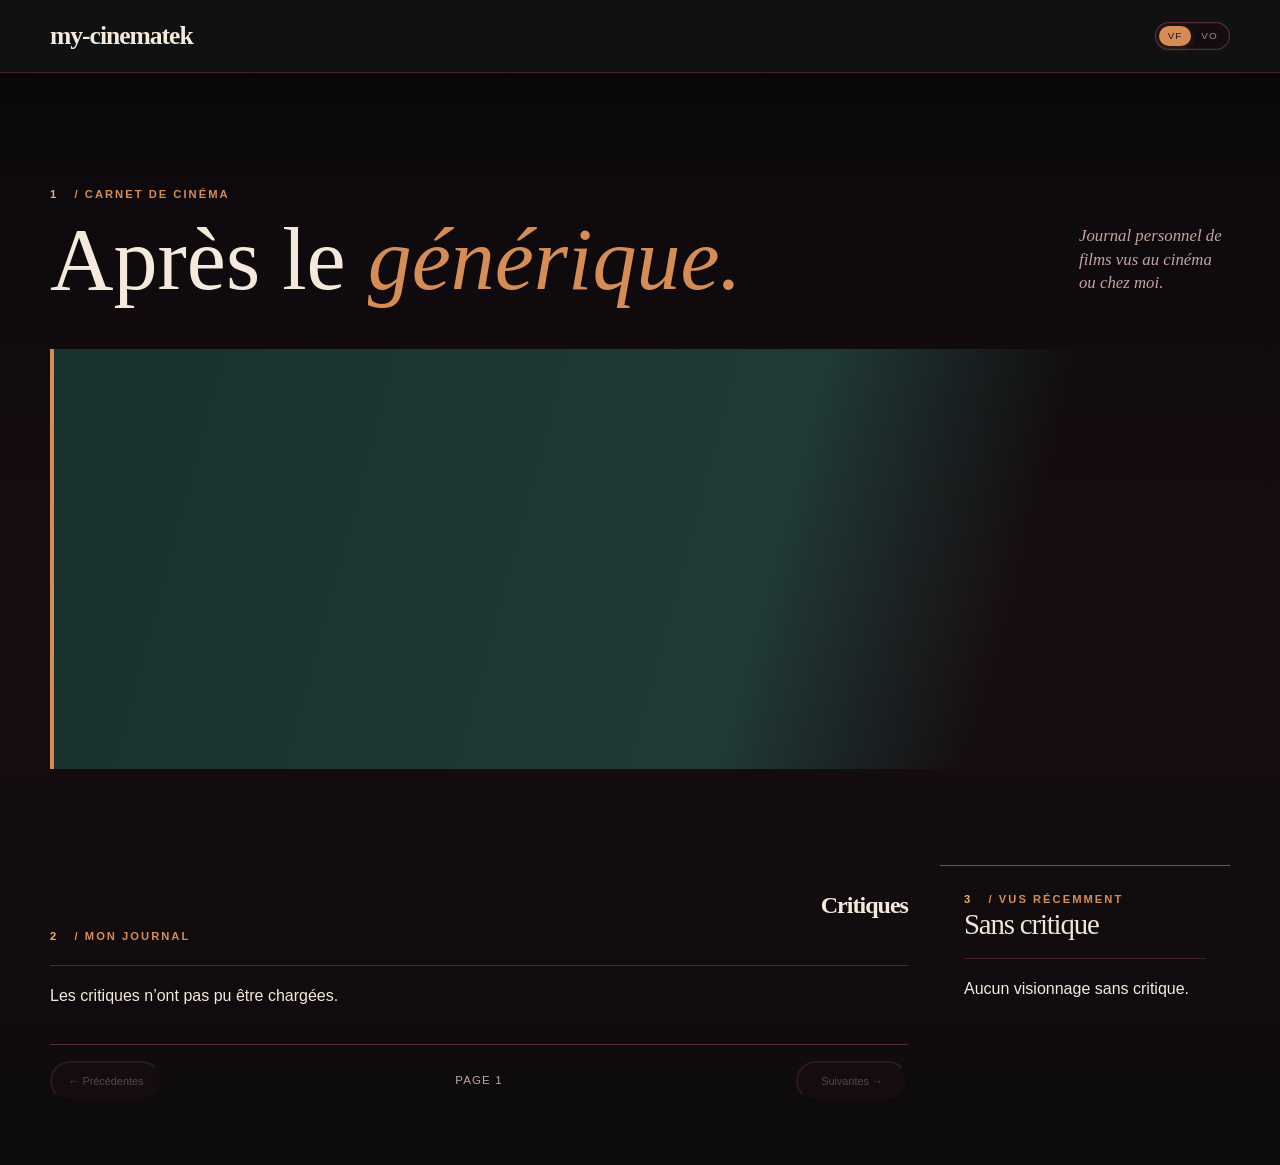
==== commit 57bd0d39: "The shelf now uses the 3 / vus récemment heading pattern" ====
--- a/index.html
+++ b/index.html
@@ -6,7 +6,7 @@
     <meta name="viewport" content="width=device-width, initial-scale=1.0" />
     <title>my-cinematek</title>
     <meta name="description" content="Un journal personnel de films vus au cinéma ou chez soi." />
-    <link rel="stylesheet" href="styles.css?v=20260925-08" />
+    <link rel="stylesheet" href="styles.css?v=20261005-home-09" />
 </head>
 
 <body>
@@ -46,7 +46,7 @@
 
             <aside id="watched-shelf" class="watched-shelf" aria-labelledby="watched-title">
                 <div class="section-head">
-                    <p class="eyebrow">vus récemment</p>
+                    <p class="hero-index"><span>3</span> / vus récemment</p>
                     <h2 id="watched-title">Sans critique</h2>
                 </div>
                 <div id="watched-list" class="watched-list"></div>
--- a/styles.css
+++ b/styles.css
@@ -2289,6 +2289,7 @@
 }
 
 .watched-shelf {
+    border: 0;
     border-top: 1px solid rgba(213, 141, 85, .55);
     border-radius: 0;
     background: transparent;
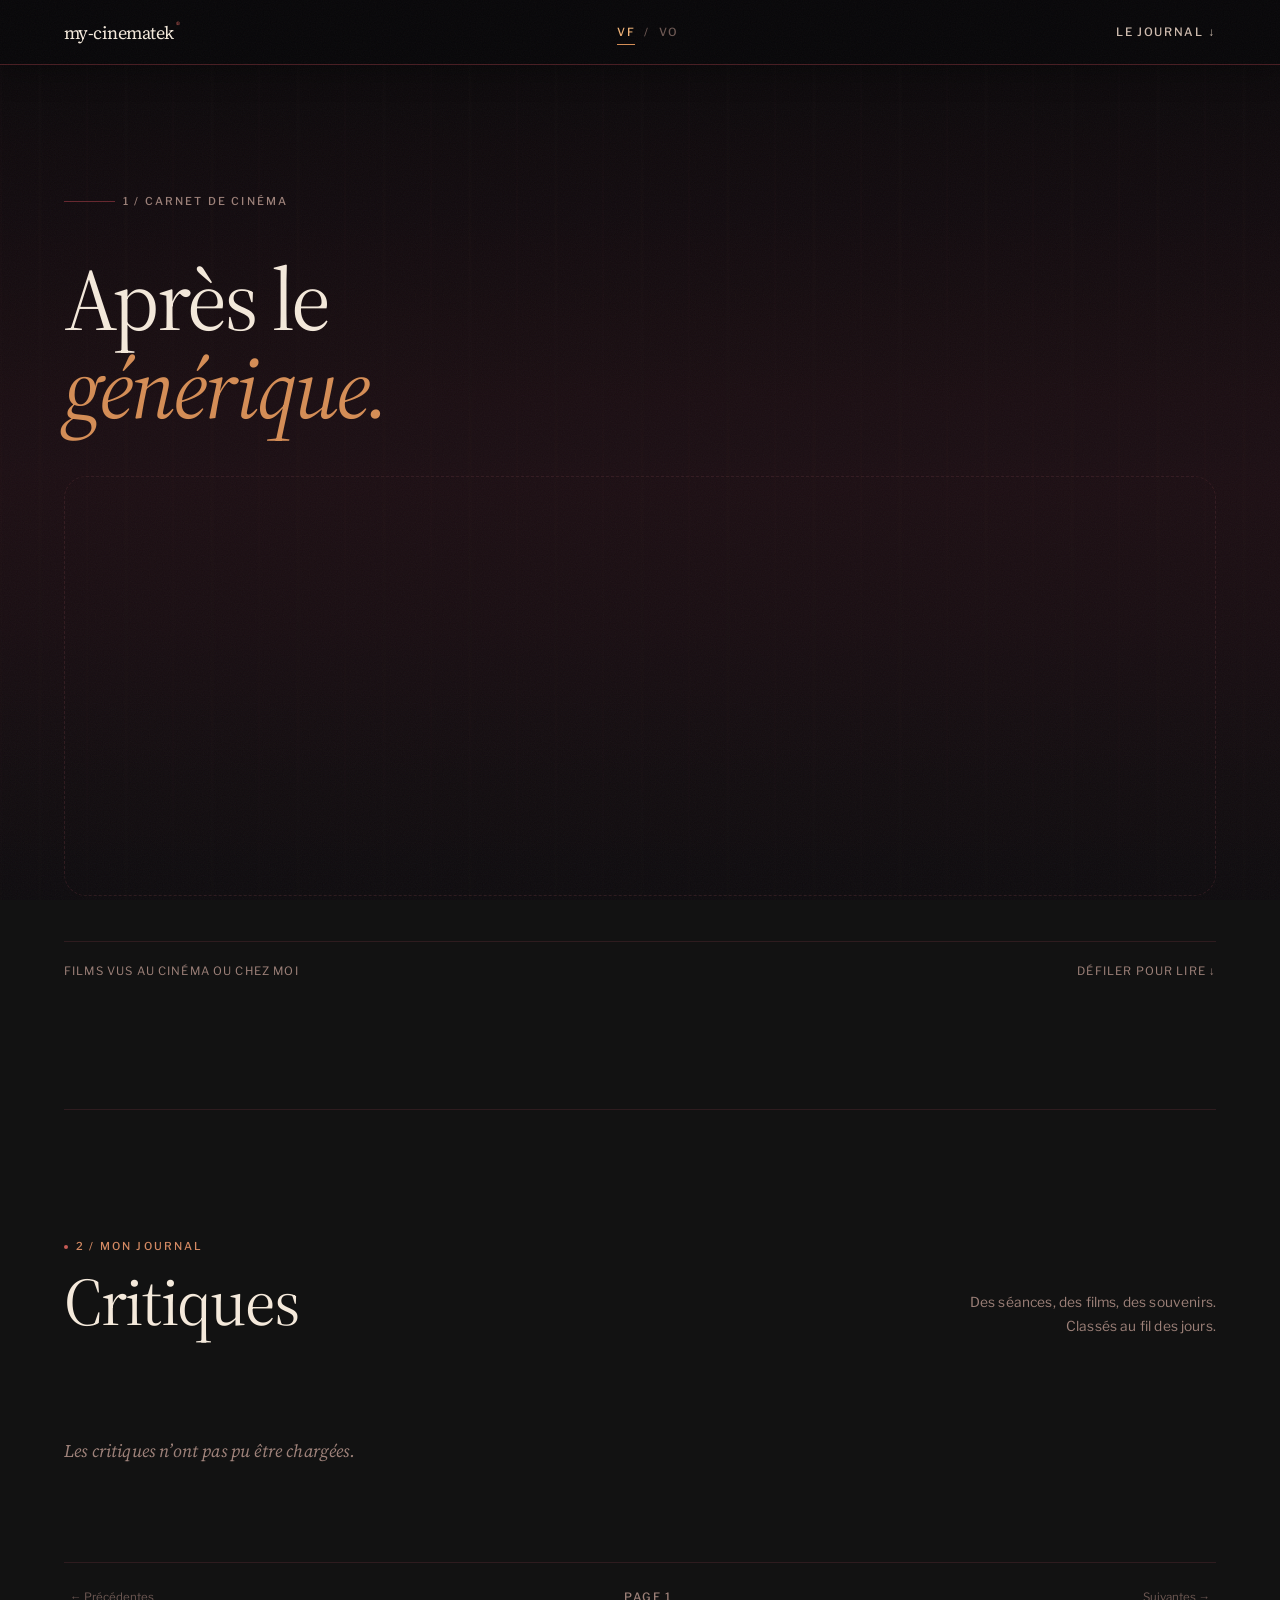
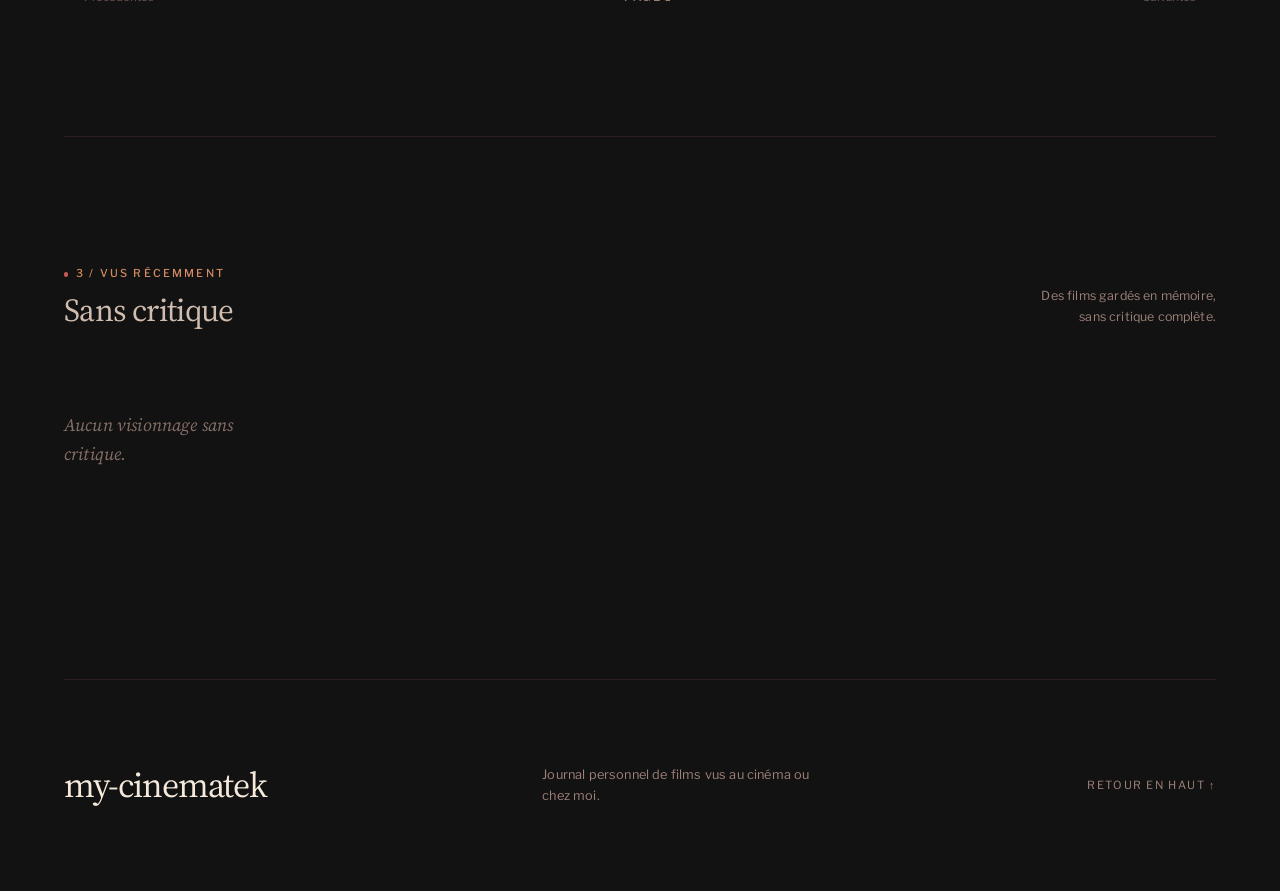
==== commit beee1da6: "feat(ui): refonte graphique de la page publique Nouvelle direction artistique pour index.html, inspi" ====
--- a/index.html
+++ b/index.html
@@ -1,79 +1,95 @@
-<!DOCTYPE html>
-<html lang="en">
-
-<head>
-    <meta charset="UTF-8" />
-    <meta name="viewport" content="width=device-width, initial-scale=1.0" />
-    <title>my-cinematek</title>
-    <meta name="description" content="Un journal personnel de films vus au cinéma ou chez soi." />
-    <link rel="stylesheet" href="styles.css?v=20261005-home-09" />
-</head>
-
-<body>
-    <header class="site-header">
-        <div class="container nav-wrap">
-            <a href="#top" class="brand">my-cinematek</a>
-            <div class="title-language-toggle" role="group" aria-label="Langue des titres">
-                <button type="button" data-title-language="fr" aria-pressed="true">VF</button>
-                <button type="button" data-title-language="original" aria-pressed="false">VO</button>
-            </div>
-        </div>
-    </header>
-
-    <main id="top" class="container site-main">
-        <section class="hero">
-            <div class="hero-intro">
-                <p class="hero-index"><span>1</span> / carnet de cinéma</p>
-                <h1>Après le <em>générique.</em></h1>
-                <p class="hero-note">Journal personnel de films vus au cinéma ou chez moi.</p>
-            </div>
-            <article id="featured-review" class="featured-review" aria-live="polite"></article>
-        </section>
-
-        <div class="diary-layout">
-            <section id="diary" class="diary-section">
-                <div class="section-head">
-                    <p class="hero-index"><span>2</span> / mon journal</p>
-                    <h2>Critiques</h2>
-                </div>
-                <div id="posts-list" class="post-list" aria-live="polite"></div>
-                <div id="critic-pagination" class="critic-pagination" hidden>
-                    <button id="previous-posts" class="secondary-btn" type="button" disabled>&larr; Précédentes</button>
-                    <span id="posts-page-label">Page 1</span>
-                    <button id="next-posts" class="secondary-btn" type="button" disabled>Suivantes &rarr;</button>
-                </div>
-            </section>
-
-            <aside id="watched-shelf" class="watched-shelf" aria-labelledby="watched-title">
-                <div class="section-head">
-                    <p class="hero-index"><span>3</span> / vus récemment</p>
-                    <h2 id="watched-title">Sans critique</h2>
-                </div>
-                <div id="watched-list" class="watched-list"></div>
-            </aside>
-        </div>
-
-    </main>
-
-    <div id="critic-modal" class="critic-modal" hidden>
-        <div class="critic-modal-backdrop" data-close-modal></div>
-        <article class="critic-modal-dialog" role="dialog" aria-modal="true" aria-labelledby="modal-title">
-            <button class="modal-close" type="button" aria-label="Fermer la critique" data-close-modal>&times;</button>
-            <div id="modal-content"></div>
-        </article>
-    </div>
-
-    <div id="film-modal" class="critic-modal" hidden>
-        <div class="critic-modal-backdrop" data-close-film-modal></div>
-        <article class="critic-modal-dialog film-modal-dialog" role="dialog" aria-modal="true"
-            aria-labelledby="film-modal-title">
-            <button class="modal-close" type="button" aria-label="Fermer les détails du film"
-                data-close-film-modal>&times;</button>
-            <div id="film-modal-content"></div>
-        </article>
-    </div>
-
-    <script src="public.js?v=20260925-05"></script>
-</body>
-
-</html>+<!DOCTYPE html>
+<html lang="fr">
+
+<head>
+    <meta charset="UTF-8" />
+    <meta name="viewport" content="width=device-width, initial-scale=1.0" />
+    <title>my-cinematek</title>
+    <meta name="description" content="Journal personnel de films vus au cinéma ou chez moi." />
+    <meta name="color-scheme" content="dark" />
+    <link rel="preconnect" href="https://fonts.googleapis.com" />
+    <link rel="preconnect" href="https://fonts.gstatic.com" crossorigin />
+    <link
+        href="https://fonts.googleapis.com/css2?family=Libre+Franklin:ital,wght@0,400;0,500;0,600;1,400&family=Source+Serif+4:ital,opsz,wght@0,8..60,400;0,8..60,600;1,8..60,400&display=swap"
+        rel="stylesheet" />
+    <link rel="stylesheet" href="styles.css?v=20261112-revamp-01" />
+</head>
+
+<body>
+    <main id="top" class="journal">
+        <header class="topbar">
+            <a href="#top" class="brand">my-cinematek<span>®</span></a>
+            <div class="language title-language-toggle" role="group" aria-label="Langue des titres">
+                <button type="button" data-title-language="fr" aria-pressed="true">VF</button>
+                <span aria-hidden="true">/</span>
+                <button type="button" data-title-language="original" aria-pressed="false">VO</button>
+            </div>
+            <a class="top-link" href="#critiques">Le journal <span aria-hidden="true">↓</span></a>
+        </header>
+
+        <section class="opening" aria-labelledby="opening-title">
+            <p class="opening-kicker"><span>1 / carnet de cinéma</span></p>
+            <h1 id="opening-title" class="masthead-word">Après le<br class="desktop-break" /> <em>générique.</em></h1>
+            <article id="featured-review" class="feature" aria-label="Dernière critique" aria-live="polite"></article>
+            <div class="opening-foot">
+                <span>Films vus au cinéma ou chez moi</span>
+                <a href="#critiques">Défiler pour lire ↓</a>
+            </div>
+        </section>
+
+        <section id="critiques" class="archive" aria-labelledby="archive-title">
+            <div class="section-intro">
+                <div>
+                    <p class="eyebrow"><i aria-hidden="true"></i> 2 / mon journal</p>
+                    <h2 id="archive-title">Critiques</h2>
+                </div>
+                <p class="section-note">Des séances, des films, des souvenirs.<br />Classés au fil des jours.</p>
+            </div>
+            <div id="posts-list" class="post-list" aria-live="polite"></div>
+            <nav id="critic-pagination" class="pagination" aria-label="Pagination" hidden>
+                <button id="previous-posts" type="button" disabled>← Précédentes</button>
+                <strong id="posts-page-label">Page 1</strong>
+                <button id="next-posts" type="button" disabled>Suivantes →</button>
+            </nav>
+        </section>
+
+        <section class="recent" aria-labelledby="recent-title">
+            <div class="section-intro">
+                <div>
+                    <p class="eyebrow"><i aria-hidden="true"></i> 3 / vus récemment</p>
+                    <h2 id="recent-title">Sans critique</h2>
+                </div>
+                <p class="section-note">Des films gardés en mémoire,<br />sans critique complète.</p>
+            </div>
+            <div id="watched-list" class="watch-grid"></div>
+        </section>
+
+        <footer class="footer">
+            <a class="footer-brand" href="#top">my-cinematek</a>
+            <p>Journal personnel de films vus au cinéma ou chez moi.</p>
+            <a class="back-top" href="#top">Retour en haut ↑</a>
+        </footer>
+    </main>
+
+    <div id="critic-modal" class="critic-modal" hidden>
+        <div class="critic-modal-backdrop" data-close-modal></div>
+        <article class="critic-modal-dialog" role="dialog" aria-modal="true" aria-labelledby="modal-title">
+            <button class="modal-close" type="button" aria-label="Fermer la critique" data-close-modal>&times;</button>
+            <div id="modal-content"></div>
+        </article>
+    </div>
+
+    <div id="film-modal" class="critic-modal" hidden>
+        <div class="critic-modal-backdrop" data-close-film-modal></div>
+        <article class="critic-modal-dialog film-modal-dialog" role="dialog" aria-modal="true"
+            aria-labelledby="film-modal-title">
+            <button class="modal-close" type="button" aria-label="Fermer les détails du film"
+                data-close-film-modal>&times;</button>
+            <div id="film-modal-content"></div>
+        </article>
+    </div>
+
+    <script src="public.js?v=20261112-revamp-01"></script>
+</body>
+
+</html>
--- a/styles.css
+++ b/styles.css
@@ -1,3913 +1,1551 @@
-:root {
-    --paper: #f7f1e8;
-    --paper-strong: #ebdcc5;
-    --card: #fffaf3;
-    --ink: #1b1b1b;
-    --ink-soft: #4b4a47;
-    --muted: #736d66;
-    --accent: #c96a3e;
-    --accent-strong: #a4522d;
-    --border: #d9ccb9;
-    --tag: #eee2d0;
-    --shadow: rgba(27, 27, 27, 0.08);
-    --max-width: 1180px;
-}
-
-* {
-    box-sizing: border-box;
-}
-
-html {
-    scroll-behavior: smooth;
-}
-
-body {
-    margin: 0;
-    background: var(--paper);
-    color: var(--ink);
-    font-family: "Segoe UI", Arial, sans-serif;
-    line-height: 1.7;
-}
-
-img {
-    max-width: 100%;
-    display: block;
-}
-
-button,
-input,
-textarea {
-    font: inherit;
-}
-
-.hidden {
-    display: none !important;
-}
-
-.container {
-    width: min(var(--max-width), calc(100% - 2rem));
-    margin: 0 auto;
-}
-
-.site-header {
-    position: sticky;
-    top: 0;
-    z-index: 10;
-    background: rgba(255, 250, 243, 0.9);
-    backdrop-filter: blur(10px);
-    border-bottom: 1px solid var(--border);
-}
-
-.diary-layout {
-    display: grid;
-    grid-template-columns: minmax(0, 1fr) 380px;
-    gap: 2.5rem;
-    align-items: start;
-}
-
-.watched-shelf {
-    width: 100%;
-    min-width: 0;
-    margin-top: 3rem;
-    padding: 1.5rem;
-    height: auto;
-    min-height: 0;
-    max-height: none;
-    align-self: stretch;
-    overflow: hidden;
-    display: flex;
-    flex-direction: column;
-}
-
-#watched-list {
-    display: grid;
-    grid-template-columns: 1fr;
-    grid-auto-rows: max-content;
-    align-content: start;
-    gap: 0;
-    width: 100%;
-    height: 0;
-    min-width: 0;
-    min-height: 0;
-    flex: 1 1 auto;
-    overflow-y: auto;
-    padding-right: .45rem;
-    scrollbar-color: #9b5b46 rgba(49, 20, 26, .72);
-    scrollbar-width: thin;
-}
-
-#watched-list::-webkit-scrollbar {
-    width: 7px;
-}
-
-#watched-list::-webkit-scrollbar-track {
-    background: rgba(49, 20, 26, .72);
-}
-
-#watched-list::-webkit-scrollbar-thumb {
-    background: #9b5b46;
-    border: 1px solid #211216;
-    border-radius: 8px;
-}
-
-#watched-list::-webkit-scrollbar-thumb:hover {
-    background: #d58d55;
-}
-
-.recent-watch-row {
-    display: grid;
-    grid-template-columns: minmax(0, 1fr) 76px;
-    grid-template-rows: auto;
-    align-items: center;
-    column-gap: 1.1rem;
-    width: 100%;
-    min-width: 0;
-    padding: 1rem 0;
-    border-bottom: 1px solid #572d34;
-}
-
-.recent-watch-copy {
-    grid-column: 1;
-    grid-row: 1;
-    min-width: 0;
-    width: 100%;
-}
-
-.recent-watch-copy strong {
-    display: block;
-    color: var(--ink);
-    font-family: Georgia, "Times New Roman", serif;
-    font-size: 1.08rem;
-    font-weight: 400;
-    line-height: 1.2;
-}
-
-.recent-watch-meta {
-    display: flex;
-    align-items: center;
-    flex-wrap: wrap;
-    gap: .35rem .65rem;
-    min-width: 0;
-    margin-top: .55rem;
-    color: var(--muted);
-    font-size: .7rem;
-    line-height: 1.35;
-}
-
-.recent-watch-meta>span {
-    min-width: 0;
-}
-
-.recent-watch-meta>span+span {
-    padding-left: .65rem;
-    border-left: 1px solid rgba(213, 141, 85, .35);
-}
-
-.recent-watch-date,
-.recent-watch-rating {
-    white-space: nowrap;
-}
-
-.recent-watch-venue {
-    overflow-wrap: anywhere;
-}
-
-.recent-watch-rating {
-    color: #e0a06f;
-    letter-spacing: .03em;
-}
-
-.recent-watch-copy em {
-    color: var(--accent);
-    font-family: "Trebuchet MS", sans-serif;
-    font-size: .58rem;
-    font-style: normal;
-    letter-spacing: .1em;
-    text-transform: uppercase;
-}
-
-.recent-watch-poster {
-    grid-column: 2;
-    grid-row: 1;
-    width: 76px;
-    height: 108px;
-    object-fit: cover;
-    border: 1px solid #6f3840;
-}
-
-.recent-watch-note {
-    width: 100%;
-    margin: .85rem 0 0;
-    color: var(--ink-soft);
-    font-size: .82rem;
-    line-height: 1.45;
-}
-
-.recent-watch-note small {
-    display: block;
-    margin-bottom: .2rem;
-    color: var(--accent);
-    font-size: .58rem;
-    letter-spacing: .12em;
-    text-transform: uppercase;
-}
-
-.watched-sentinel {
-    width: 100%;
-    height: 1px;
-    margin-top: .5rem;
-}
-
-.viewing-context-note {
-    display: inline-flex;
-    align-items: center;
-    gap: .4rem;
-    color: var(--ink-soft);
-    font-size: .82rem;
-}
-
-.viewing-context-note strong {
-    color: var(--accent-strong);
-    font-size: .66rem;
-    letter-spacing: .12em;
-    text-transform: uppercase;
-}
-
-.venue-map-button {
-    display: inline-flex;
-    align-items: center;
-    gap: .28rem;
-    margin-left: .3rem;
-    padding: .18rem .48rem;
-    color: #f5d9bd !important;
-    background: rgba(143, 57, 67, .45);
-    border: 1px solid #8d4650;
-    border-radius: 999px;
-    font-size: .64rem;
-    letter-spacing: .04em;
-    line-height: 1.2;
-    text-decoration: none !important;
-    white-space: nowrap;
-    transition: background .2s ease, border-color .2s ease, transform .2s ease;
-}
-
-.venue-map-button span {
-    margin: 0;
-    color: var(--accent-strong);
-    font-size: .9rem;
-    line-height: 1;
-}
-
-.venue-map-button:hover,
-.venue-map-button:focus-visible {
-    color: #fff1e5 !important;
-    background: #9e4652;
-    border-color: var(--accent-strong);
-    transform: translateY(-1px);
-    outline: none;
-}
-
-.viewing-context {
-    margin: 1.5rem 0 2.5rem;
-    padding: .85rem 1rem;
-    border: 1px solid #6b343d;
-    border-left: 4px solid var(--accent);
-    background: rgba(112, 35, 46, .18);
-}
-
-.viewing-context .eyebrow {
-    margin-bottom: .45rem;
-}
-
-.viewing-context-line {
-    display: flex;
-    align-items: center;
-    flex-wrap: wrap;
-    gap: .75rem 1.2rem;
-    color: var(--ink-soft);
-    font-family: Georgia, "Times New Roman", serif;
-    font-size: 1rem;
-}
-
-.viewing-context-line>span+span {
-    padding-left: 1.2rem;
-    border-left: 1px solid #704049;
-}
-
-.poster-button {
-    display: block;
-    padding: 0;
-    background: transparent;
-    border: 0;
-    cursor: pointer;
-}
-
-.poster-button .critic-poster {
-    transition: transform .2s ease, filter .2s ease;
-}
-
-.poster-button:hover .critic-poster,
-.poster-button:focus-visible .critic-poster {
-    filter: brightness(1.15);
-    transform: scale(1.03);
-}
-
-.film-modal-dialog {
-    max-width: 760px;
-}
-
-.film-details-heading {
-    display: flex;
-    align-items: center;
-    gap: 1.4rem;
-}
-
-.film-details-heading h2 {
-    margin: 0;
-    font-family: Georgia, "Times New Roman", serif;
-    font-size: clamp(2rem, 5vw, 3.5rem);
-    font-weight: 400;
-}
-
-.film-details-poster {
-    width: 130px;
-    aspect-ratio: 2 / 3;
-    object-fit: cover;
-    border: 1px solid #6f3840;
-    box-shadow: 0 12px 28px rgba(0, 0, 0, .45);
-}
-
-.film-tagline {
-    color: var(--ink-soft);
-    font-family: Georgia, "Times New Roman", serif;
-    font-style: italic;
-}
-
-.film-overview-block {
-    margin-top: 2rem;
-    padding-top: 1.2rem;
-    border-top: 1px solid var(--border);
-    color: var(--ink-soft);
-    font-family: Georgia, "Times New Roman", serif;
-    line-height: 1.7;
-}
-
-.film-homepage {
-    margin-top: 1.5rem;
-}
-
-.recent-watch-poster-button {
-    grid-column: 2;
-    grid-row: 1;
-    align-self: center;
-    position: relative;
-    height: fit-content;
-    z-index: 1;
-    justify-self: end;
-    transform: none;
-    transition: filter .24s ease;
-}
-
-.recent-watch-poster-button .recent-watch-poster {
-    display: block;
-    transition: box-shadow .24s ease, filter .24s ease;
-}
-
-.recent-watch-poster-button:hover,
-.recent-watch-poster-button:focus-visible {
-    filter: drop-shadow(0 8px 7px rgba(18, 7, 10, .35));
-}
-
-.recent-watch-poster-button:hover .recent-watch-poster,
-.recent-watch-poster-button:focus-visible .recent-watch-poster {
-    filter: brightness(1.12);
-    box-shadow: 0 0 0 1px var(--accent);
-}
-
-.recent-watch-poster-button:focus-visible {
-    outline: 2px solid var(--accent);
-    outline-offset: 4px;
-}
-
-@media (prefers-reduced-motion: reduce) {
-
-    .recent-watch-poster-button,
-    .recent-watch-poster-button .recent-watch-poster {
-        transition: none;
-    }
-}
-
-@media (max-width: 600px) {
-    .film-details-heading {
-        align-items: flex-start;
-    }
-
-    .film-details-poster {
-        width: 92px;
-    }
-}
-
-@media (max-width: 900px) {
-    .diary-layout {
-        grid-template-columns: minmax(0, 1fr) 330px !important;
-        gap: 1.25rem !important;
-    }
-}
-
-@media (max-width: 760px) {
-    .diary-layout {
-        grid-template-columns: 1fr !important;
-    }
-
-    #watched-shelf {
-        margin-top: 1rem;
-    }
-}
-
-/* Recent watches follow their own compact row layout; legacy watched-item styles were removed to avoid conflicting grid rules. */
-
-.nav-wrap {
-    display: flex;
-    justify-content: space-between;
-    align-items: center;
-    min-height: 72px;
-    gap: 1rem;
-}
-
-.title-language-toggle {
-    display: inline-flex;
-    align-items: center;
-    gap: .15rem;
-    padding: .22rem;
-    border: 1px solid rgba(135, 64, 74, .65);
-    border-radius: 999px;
-    background: rgba(24, 12, 16, .72);
-    box-shadow: inset 0 0 0 1px rgba(255, 208, 164, .04);
-}
-
-.title-language-toggle button {
-    min-width: 2rem;
-    padding: .3rem .48rem;
-    color: #a78680;
-    background: transparent;
-    border: 0;
-    border-radius: 999px;
-    cursor: pointer;
-    font-size: .62rem;
-    letter-spacing: .1em;
-    line-height: 1;
-    transition: color .22s ease, background .22s ease, box-shadow .22s ease;
-}
-
-.title-language-toggle button.active,
-.title-language-toggle button:hover,
-.title-language-toggle button:focus-visible {
-    color: #2a1719;
-    background: #d58d55;
-    box-shadow: 0 2px 8px rgba(213, 141, 85, .2);
-    outline: none;
-}
-
-.brand {
-    text-decoration: none;
-    color: var(--ink);
-    font-family: Georgia, "Times New Roman", serif;
-    font-size: 1.6rem;
-    font-weight: 700;
-    letter-spacing: -0.04em;
-}
-
-.main-nav {
-    display: flex;
-    gap: 1.25rem;
-    flex-wrap: wrap;
-}
-
-.main-nav a {
-    color: var(--ink-soft);
-    text-decoration: none;
-    font-weight: 600;
-}
-
-.main-nav a:hover,
-.main-nav a:focus-visible {
-    color: var(--accent-strong);
-}
-
-.site-main {
-    padding: 2rem 0 4rem;
-}
-
-.hero {
-    display: block;
-    padding: 2rem 0 2.5rem;
-}
-
-.eyebrow {
-    margin: 0 0 0.8rem;
-    color: var(--muted);
-    font-size: 0.78rem;
-    font-weight: 700;
-    letter-spacing: 0.12em;
-    text-transform: uppercase;
-}
-
-.featured-review {
-    display: grid;
-    grid-template-columns: minmax(0, 1.6fr) 170px;
-    gap: 1.4rem;
-    align-items: center;
-    width: 100%;
-    min-height: 250px;
-    overflow: hidden;
-    border: 1px solid rgba(210, 178, 142, 0.25);
-    background: linear-gradient(180deg, rgba(36, 27, 24, 0.98), rgba(25, 18, 16, 0.96));
-    border-radius: 18px;
-    box-shadow: 0 18px 30px rgba(22, 16, 14, 0.16);
-    color: #f3ebdf;
-    cursor: pointer;
-    transition: transform .2s ease, box-shadow .2s ease, border-color .2s ease;
-    position: relative;
-}
-
-.featured-review::after {
-    content: "";
-    position: absolute;
-    inset: 0;
-    background: linear-gradient(180deg, rgba(12, 9, 10, 0.06), rgba(12, 9, 10, 0.42));
-    pointer-events: none;
-}
-
-.featured-review:hover,
-.featured-review:focus-visible {
-    transform: translateY(-3px);
-    border-color: rgba(230, 177, 95, 0.8);
-    box-shadow: 0 22px 38px rgba(22, 16, 14, 0.22);
-    outline: none;
-}
-
-.featured-review-cover {
-    width: 170px;
-    height: 100%;
-    min-height: 220px;
-    overflow: hidden;
-    background: rgba(17, 17, 17, 0.12);
-    position: relative;
-    z-index: 0;
-    justify-self: end;
-    border-left: 1px solid rgba(223, 203, 180, 0.2);
-}
-
-.featured-review-cover img {
-    width: 100%;
-    height: 100%;
-    object-fit: cover;
-    display: block;
-    background: #120d10;
-}
-
-.featured-review-copy {
-    position: relative;
-    z-index: 1;
-    display: grid;
-    align-content: center;
-    gap: 0.35rem;
-    min-width: 0;
-    padding: 1.2rem 0 1.2rem 1.3rem;
-}
-
-.featured-review-copy h2 {
-    margin: 0;
-    color: #f7efe7;
-    font-family: Georgia, "Times New Roman", serif;
-    font-size: clamp(2rem, 2.6vw, 3rem);
-    line-height: 0.96;
-    letter-spacing: -0.04em;
-}
-
-.featured-review-title {
-    margin: 0;
-    color: #d7c2ac;
-    font-size: 0.76rem;
-    font-weight: 700;
-    letter-spacing: 0.12em;
-    text-transform: uppercase;
-    line-height: 1.3;
-}
-
-.featured-review-teaser {
-    margin: 0.2rem 0 0;
-    max-width: 52ch;
-    color: rgba(243, 235, 223, 0.82);
-    font-size: 0.92rem;
-    line-height: 1.5;
-}
-
-.featured-review-meta {
-    display: flex;
-    flex-wrap: wrap;
-    gap: 0.7rem;
-    color: #c9b29a;
-    font-size: 0.68rem;
-    letter-spacing: 0.08em;
-    text-transform: uppercase;
-}
-
-.section-head h2,
-.featured-post h2,
-.post-card h3 {
-    font-family: Georgia, "Times New Roman", serif;
-    letter-spacing: -0.04em;
-    color: var(--ink);
-}
-
-@media (max-width: 760px) {
-    .hero {
-        grid-template-columns: 1fr;
-    }
-
-    .featured-review {
-        grid-template-columns: 120px minmax(0, 1fr);
-    }
-
-    .featured-review-cover {
-        width: 120px;
-    }
-
-    .panel {
-        background: rgba(255, 250, 243, 0.8);
-        border: 1px solid var(--border);
-        border-radius: 18px;
-        box-shadow: 0 10px 30px var(--shadow);
-    }
-
-    .composer {
-        padding: 1.5rem;
-        margin-bottom: 2rem;
-    }
-
-    .composer {
-        padding: 1.5rem;
-        margin-bottom: 2rem;
-    }
-
-    .editor-status {
-        margin-bottom: 1rem;
-        padding: 0.75rem 0.9rem;
-        border-radius: 10px;
-        background: rgba(201, 106, 62, 0.08);
-        border: 1px solid var(--border);
-        color: var(--ink-soft);
-        font-weight: 600;
-    }
-
-    .author-gate {
-        padding: 1.5rem;
-        margin-bottom: 2rem;
-    }
-
-    .author-login-row {
-        display: flex;
-        align-items: end;
-        gap: 1rem;
-        flex-wrap: wrap;
-    }
-
-    .password-field {
-        flex: 1 1 220px;
-    }
-
-    .private-copy {
-        margin: 0 0 1rem;
-        color: var(--ink-soft);
-    }
-
-    .film-picker {
-        margin-bottom: 1.5rem;
-        padding: 1rem;
-        border: 1px solid var(--border);
-        border-radius: 14px;
-        background: rgba(247, 241, 232, 0.5);
-    }
-
-    .search-row {
-        display: flex;
-        gap: 0.75rem;
-    }
-
-    .search-row input {
-        flex: 1;
-    }
-
-    .field-hint {
-        min-height: 1.6rem;
-        margin-top: 0.5rem;
-        color: var(--muted);
-        font-size: 0.9rem;
-    }
-
-    .film-results {
-        display: grid;
-        grid-template-columns: repeat(auto-fit, minmax(180px, 1fr));
-        gap: 0.7rem;
-    }
-
-    .film-result {
-        display: flex;
-        align-items: center;
-        gap: 0.7rem;
-        min-height: 72px;
-        padding: 0.6rem;
-        border: 1px solid var(--border);
-        border-radius: 10px;
-        background: var(--card);
-        color: var(--ink);
-        text-align: left;
-        cursor: pointer;
-    }
-
-    .film-result:hover,
-    .film-result:focus-visible {
-        border-color: var(--accent);
-    }
-
-    .film-result img,
-    .selected-film img {
-        width: 42px;
-        height: 62px;
-        flex: 0 0 auto;
-        object-fit: cover;
-        border-radius: 5px;
-    }
-
-    .film-result span:not(.poster-placeholder) {
-        display: grid;
-        gap: 0.2rem;
-    }
-
-    .film-result small {
-        color: var(--muted);
-    }
-
-    .poster-placeholder {
-        display: grid;
-        width: 42px;
-        height: 62px;
-        place-items: center;
-        flex: 0 0 auto;
-        border-radius: 5px;
-        background: var(--paper-strong);
-        color: var(--muted);
-        font-size: 0.65rem;
-        text-align: center;
-    }
-
-    .selected-film {
-        display: flex;
-        align-items: center;
-        gap: 0.8rem;
-        margin-top: 0.75rem;
-        padding: 0.75rem;
-        border-left: 3px solid var(--accent);
-        background: rgba(201, 106, 62, 0.08);
-    }
-
-    .selected-film h3,
-    .selected-film p {
-        margin: 0;
-    }
-
-    .selected-film h3 {
-        font-family: Georgia, "Times New Roman", serif;
-    }
-
-    .hidden {
-        display: none !important;
-    }
-
-    .editor-enabled {
-        border-color: var(--accent);
-    }
-
-    .secondary-btn {
-        appearance: none;
-        border: 1px solid rgba(217, 204, 185, 0.7);
-        border-radius: 999px;
-        background: rgba(255, 255, 255, 0.025);
-        color: #f3e9dc;
-        font-weight: 600;
-        letter-spacing: 0.04em;
-        padding: 0.8rem 1.2rem;
-        cursor: pointer;
-        margin-left: 0;
-        transition: transform .2s ease, border-color .2s ease, background .2s ease, box-shadow .2s ease;
-    }
-
-    .secondary-btn:hover,
-    .secondary-btn:focus-visible {
-        border-color: rgba(229, 170, 94, 0.9);
-        background: rgba(201, 106, 62, 0.08);
-        box-shadow: inset 0 0 0 1px rgba(229, 170, 94, 0.18);
-        transform: translateY(-1px);
-        color: #f7ebdb;
-        outline: none;
-    }
-
-    .section-head {
-        margin-bottom: 1rem;
-    }
-
-    .section-head h2 {
-        margin: 0;
-        font-size: clamp(1.6rem, 3vw, 2.1rem);
-    }
-
-    .compact h2 {
-        font-size: 1.4rem;
-    }
-
-    .field-grid {
-        display: grid;
-        grid-template-columns: repeat(auto-fit, minmax(200px, 1fr));
-        gap: 1rem;
-    }
-
-    label {
-        display: flex;
-        flex-direction: column;
-        gap: 0.45rem;
-        font-weight: 600;
-        margin-bottom: 1rem;
-        color: var(--ink-soft);
-    }
-
-    input,
-    textarea {
-        width: 100%;
-        padding: 0.8rem 0.9rem;
-        border-radius: 12px;
-        border: 1px solid var(--border);
-        background: var(--card);
-        color: var(--ink);
-    }
-
-    input:focus,
-    textarea:focus {
-        outline: 2px solid rgba(201, 106, 62, 0.2);
-        border-color: var(--accent);
-    }
-
-    textarea {
-        resize: vertical;
-        min-height: 150px;
-    }
-
-    .form-actions {
-        display: flex;
-        justify-content: flex-start;
-    }
-
-    .primary-btn {
-        appearance: none;
-        border: 0;
-        border-radius: 999px;
-        background: var(--accent);
-        color: white;
-        font-weight: 700;
-        padding: 0.9rem 1.4rem;
-        cursor: pointer;
-        transition: background 0.2s ease;
-    }
-
-    .primary-btn:hover,
-    .primary-btn:focus-visible {
-        background: var(--accent-strong);
-    }
-
-    .content-grid {
-        display: grid;
-        grid-template-columns: minmax(0, 2fr) minmax(260px, 0.9fr);
-        gap: 2rem;
-        align-items: start;
-    }
-
-    .feed,
-    .sidebar,
-    .featured-post {
-        padding: 1.5rem;
-    }
-
-    .post-list {
-        display: grid;
-        gap: 1rem;
-    }
-
-    .post-card {
-        border: 1px solid var(--border);
-        border-radius: 16px;
-        background: var(--card);
-        padding: 1.1rem 1rem;
-        cursor: pointer;
-        transition: transform 0.15s ease, border-color 0.15s ease;
-    }
-
-    .post-card:hover,
-    .post-card:focus-visible {
-        transform: translateY(-1px);
-        border-color: var(--accent);
-    }
-
-    .post-card h3 {
-        margin: 0 0 0.4rem;
-        font-size: clamp(1.3rem, 2vw, 1.8rem);
-    }
-
-    .meta-row {
-        display: flex;
-        gap: 0.75rem;
-        flex-wrap: wrap;
-        color: var(--muted);
-        font-size: 0.8rem;
-        font-weight: 700;
-        letter-spacing: 0.08em;
-        text-transform: uppercase;
-    }
-
-    .post-card p {
-        margin: 0.8rem 0 0;
-        color: var(--ink-soft);
-    }
-
-    .archive-list {
-        list-style: none;
-        padding: 0;
-        margin: 0;
-        display: grid;
-        gap: 0.75rem;
-    }
-
-    .archive-list button {
-        width: 100%;
-        text-align: left;
-        background: transparent;
-        border: 0;
-        padding: 0.55rem 0.7rem;
-        border-radius: 10px;
-        color: var(--ink);
-        cursor: pointer;
-    }
-
-    .archive-list button:hover,
-    .archive-list button:focus-visible {
-        background: rgba(201, 106, 62, 0.08);
-    }
-
-    .archive-list small {
-        display: block;
-        color: var(--muted);
-        margin-top: 0.2rem;
-    }
-
-    .sidebar-block {
-        margin-top: 2rem;
-    }
-
-    .tag-list {
-        display: flex;
-        flex-wrap: wrap;
-        gap: 0.5rem;
-    }
-
-    .tag {
-        display: inline-flex;
-        align-items: center;
-        background: var(--tag);
-        border-radius: 999px;
-        padding: 0.38rem 0.75rem;
-        color: var(--ink);
-        font-size: 0.78rem;
-        font-weight: 700;
-    }
-
-    .featured-post {
-        margin-top: 2rem;
-    }
-
-    .featured-post .post-meta {
-        margin: 0 0 1rem;
-    }
-
-    .featured-post h2 {
-        margin: 0 0 0.8rem;
-        font-size: clamp(2rem, 4vw, 3rem);
-    }
-
-    .featured-post .post-body {
-        font-size: 1.06rem;
-        color: var(--ink-soft);
-        white-space: pre-line;
-    }
-
-    .empty-state {
-        color: var(--muted);
-        font-style: italic;
-    }
-
-    @media (max-width: 760px) {
-        .site-main {
-            padding-top: 1.25rem;
-        }
-
-        .content-grid {
-            grid-template-columns: 1fr;
-        }
-
-        .nav-wrap {
-            flex-direction: column;
-            justify-content: center;
-            padding: 0.8rem 0;
-        }
-
-        .main-nav {
-            justify-content: center;
-        }
-    }
-
-
-    /* Public cinema lounge treatment */
-    :root {
-        --paper: #111315;
-        --paper-strong: #2b2927;
-        --card: #201f1e;
-        --ink: #f3eadb;
-        --ink-soft: #c9bcaa;
-        --muted: #988a78;
-        --accent: #d49a57;
-        --accent-strong: #f1c47d;
-        --border: #403b35;
-        --tag: transparent;
-        --shadow: rgba(0, 0, 0, 0.28);
-        --max-width: 1160px;
-    }
-
-    body {
-        background: radial-gradient(circle at 50% -10%, #37302a 0, var(--paper) 42rem);
-        color: var(--ink);
-        font-family: "Trebuchet MS", sans-serif;
-    }
-
-    body::before {
-        position: fixed;
-        inset: 0;
-        z-index: -1;
-        pointer-events: none;
-        content: "";
-        opacity: 0.16;
-        background-image: linear-gradient(rgba(255, 255, 255, 0.025) 1px, transparent 1px), linear-gradient(90deg, rgba(255, 255, 255, 0.025) 1px, transparent 1px);
-        background-size: 5px 5px;
-    }
-
-    .site-header {
-        background: rgba(17, 19, 21, 0.9);
-        border-bottom-color: rgba(212, 154, 87, 0.2);
-    }
-
-    .brand,
-    .hero h1,
-    .section-head h2,
-    .featured-post h2,
-    .post-card h3 {
-        color: var(--ink);
-        font-family: Georgia, "Times New Roman", serif;
-        font-weight: 400;
-        letter-spacing: -0.025em;
-    }
-
-    .brand::before {
-        content: "🎬 ";
-        font-size: 0.78em;
-    }
-
-    .main-nav a:hover,
-    .main-nav a:focus-visible {
-        color: var(--accent-strong);
-    }
-
-    .eyebrow {
-        color: var(--accent);
-        letter-spacing: 0.2em;
-    }
-
-    .hero {
-        max-width: 780px;
-        padding: 5rem 0 4rem;
-    }
-
-    .hero h1 {
-        max-width: 780px;
-        font-size: clamp(2.8rem, 7vw, 5.8rem);
-        line-height: 0.98;
-        text-transform: lowercase;
-    }
-
-    .lede {
-        color: var(--ink-soft);
-    }
-
-    .featured-post {
-        display: grid;
-        grid-template-columns: minmax(0, 1fr) 210px;
-        gap: 2rem;
-        min-height: 420px;
-        padding: clamp(1.5rem, 4vw, 3rem);
-        align-items: end;
-        background: linear-gradient(110deg, #2a2724, #1d1d1c 60%);
-        border-color: #5c4936;
-    }
-
-    .featured-post h2 {
-        max-width: 700px;
-        margin: 0.5rem 0 1.2rem;
-        font-size: clamp(2.4rem, 5vw, 4.4rem);
-        line-height: 0.98;
-    }
-
-    .featured-poster {
-        width: 210px;
-        aspect-ratio: 2 / 3;
-        object-fit: cover;
-        border: 1px solid #6f5840;
-        box-shadow: 0 18px 32px rgba(0, 0, 0, 0.4);
-    }
-
-    .film-kicker {
-        margin: 1.4rem 0 0;
-        color: var(--accent-strong);
-        font-family: Georgia, "Times New Roman", serif;
-        font-size: 1.2rem;
-    }
-
-    .post-body {
-        color: var(--ink-soft);
-        font-family: Georgia, "Times New Roman", serif;
-        font-size: 1.1rem;
-        line-height: 1.85;
-    }
-
-    .meta-row {
-        color: var(--muted);
-        font-size: 0.68rem;
-        letter-spacing: 0.14em;
-    }
-
-    .diary-section {
-        padding: 6rem 0 2rem;
-    }
-
-    .post-list {
-        grid-template-columns: repeat(3, 1fr);
-    }
-
-    .post-card {
-        min-height: 230px;
-        background: rgba(32, 31, 30, 0.82);
-        border-color: var(--border);
-        border-radius: 0;
-    }
-
-    .post-card:hover,
-    .post-card[open] {
-        background: #2b2927;
-        border-color: var(--accent);
-        transform: translateY(-3px);
-    }
-
-    .post-card summary {
-        cursor: pointer;
-        list-style: none;
-    }
-
-    .post-card summary::-webkit-details-marker {
-        display: none;
-    }
-
-    .post-card summary::after {
-        display: block;
-        margin-top: 1.2rem;
-        color: var(--accent);
-        content: "+ open critic";
-        font-size: 0.68rem;
-        letter-spacing: 0.14em;
-        text-transform: uppercase;
-    }
-
-    .post-card[open] summary::after {
-        content: "- close critic";
-    }
-
-    .diary-entry {
-        margin-top: 1.3rem;
-        padding-top: 1rem;
-        border-top: 1px solid var(--border);
-        color: var(--ink-soft);
-        font-family: Georgia, "Times New Roman", serif;
-    }
-
-    .archive-strip {
-        display: grid;
-        grid-template-columns: 1fr 2fr;
-        gap: 1.5rem 3rem;
-        padding: 3rem 0;
-        border-top: 1px solid var(--border);
-        border-bottom: 1px solid var(--border);
-    }
-
-    .archive-strip h2 {
-        margin: 0;
-        font-family: Georgia, "Times New Roman", serif;
-        font-size: 2rem;
-        font-weight: 400;
-    }
-
-    .archive-list button {
-        color: var(--ink-soft);
-        border-bottom-color: var(--border);
-        border-radius: 0;
-    }
-
-    .archive-list button:hover,
-    .archive-list button:focus-visible {
-        color: var(--accent-strong);
-        background: transparent;
-    }
-
-    .tag {
-        color: var(--ink-soft);
-        background: transparent;
-        border-color: var(--border);
-    }
-
-    .tag-list {
-        grid-column: 2;
-    }
-
-    .about-note {
-        display: grid;
-        grid-template-columns: 1fr 2fr;
-        gap: 3rem;
-        padding: 5rem 0 2rem;
-    }
-
-    .about-note p:last-child {
-        max-width: 600px;
-        margin: 0;
-        color: var(--ink-soft);
-        font-family: Georgia, "Times New Roman", serif;
-        font-size: 1.35rem;
-        line-height: 1.5;
-    }
-
-    .watched-shelf {
-        margin: 4rem 0 2rem;
-        padding: 1.4rem;
-        border: 1px solid #572d34;
-        background: rgba(32, 15, 19, .72);
-    }
-
-    .watched-shelf .section-head {
-        margin-bottom: 1rem;
-    }
-
-    .watched-shelf h2 {
-        margin: 0;
-        font-family: Georgia, "Times New Roman", serif;
-        font-size: 1.7rem;
-        font-weight: 400;
-    }
-
-    .watched-list {
-        display: grid;
-        grid-template-columns: 1fr;
-        gap: .55rem;
-    }
-
-    .watched-item {
-        display: grid;
-        grid-template-columns: 42px minmax(0, 1fr);
-        align-items: start;
-        gap: .8rem;
-        min-width: 0;
-        min-height: 78px;
-        padding: .65rem 0;
-        border-bottom: 1px solid #47262d;
-    }
-
-    .watched-item img {
-        width: 42px;
-        height: 62px;
-        flex: 0 0 auto;
-        object-fit: cover;
-    }
-
-    .watched-item strong,
-    .watched-item span {
-        display: block;
-        overflow: hidden;
-        text-overflow: ellipsis;
-        white-space: nowrap;
-    }
-
-    .watched-item strong {
-        color: var(--ink);
-        font-family: Georgia, "Times New Roman", serif;
-        font-size: .95rem;
-        font-weight: 400;
-    }
-
-    .watched-item span {
-        margin-top: .2rem;
-        color: var(--muted);
-        font-size: .68rem;
-    }
-
-    .watched-item em {
-        color: var(--accent);
-        font-family: "Trebuchet MS", sans-serif;
-        font-size: .58rem;
-        font-style: normal;
-        letter-spacing: .08em;
-        text-transform: uppercase;
-    }
-
-    .watched-item p {
-        margin: .25rem 0 0;
-        color: var(--ink-soft);
-        font-size: .76rem;
-        line-height: 1.35;
-    }
-
-    .watched-note {
-        display: grid;
-        gap: .12rem;
-        margin: .35rem 0 0;
-        color: var(--ink-soft);
-        font-size: .78rem;
-        line-height: 1.35;
-    }
-
-    .watched-note small {
-        color: var(--accent);
-        font-size: .58rem;
-        letter-spacing: .12em;
-        text-transform: uppercase;
-    }
-
-    .watched-form {
-        margin-top: 1.5rem;
-    }
-
-    .checkbox-field {
-        display: flex;
-        flex-direction: row;
-        align-items: center;
-        gap: .55rem;
-    }
-
-    .checkbox-field input {
-        width: auto;
-    }
-
-    .site-footer {
-        display: flex;
-        justify-content: space-between;
-        padding: 2rem 0;
-        color: var(--muted);
-        font-size: 0.75rem;
-    }
-
-    .owner-link {
-        color: var(--muted);
-        background: transparent;
-        border: 0;
-        cursor: pointer;
-        font-size: 0.7rem;
-    }
-
-    .owner-link:hover {
-        color: var(--accent);
-    }
-
-    .panel {
-        background: linear-gradient(110deg, #2a2724, #1d1d1c 60%);
-        border-color: var(--border);
-        box-shadow: 0 22px 70px var(--shadow);
-    }
-
-    .composer,
-    .author-gate {
-        border-radius: 0;
-    }
-
-    input,
-    textarea {
-        color: var(--ink);
-        background: #242323;
-        border-color: var(--border);
-        border-radius: 0;
-    }
-
-    .primary-btn {
-        color: #171310;
-        background: var(--accent);
-        border-color: var(--accent-strong);
-        border-radius: 0;
-    }
-
-    .secondary-btn {
-        color: var(--ink);
-        background: transparent;
-        border-color: var(--border);
-        border-radius: 0;
-    }
-
-    .primary-btn:hover,
-    .primary-btn:focus-visible {
-        background: var(--accent-strong);
-    }
-
-    @media (max-width: 760px) {
-        .featured-post {
-            grid-template-columns: 1fr;
-        }
-
-        .featured-poster {
-            width: 120px;
-            order: -1;
-        }
-
-        .post-list {
-            grid-template-columns: 1fr;
-        }
-
-        .archive-strip,
-        .about-note {
-            grid-template-columns: 1fr;
-            gap: 1.2rem;
-        }
-
-        .tag-list {
-            grid-column: auto;
-        }
-
-        .archive-list {
-            grid-template-columns: 1fr;
-        }
-
-        .site-footer {
-            align-items: flex-start;
-            flex-direction: column;
-            gap: 0.6rem;
-        }
-    }
-
-    .search-row {
-        align-items: stretch;
-        flex-direction: column;
-    }
-}
-
-.admin-main {
-    max-width: 900px;
-}
-
-.admin-login {
-    max-width: 620px;
-    margin: 5rem auto;
-    padding: clamp(1.5rem, 5vw, 3rem);
-}
-
-.admin-login h1,
-.admin-heading h1 {
-    margin: 0 0 .75rem;
-    font-family: Georgia, "Times New Roman", serif;
-    font-size: clamp(2.3rem, 6vw, 4rem);
-    font-weight: 400;
-}
-
-.admin-login p:not(.eyebrow),
-.admin-heading p:not(.eyebrow) {
-    color: var(--ink-soft);
-}
-
-.admin-heading {
-    display: flex;
-    justify-content: space-between;
-    align-items: end;
-    gap: 1rem;
-    margin: 3rem 0 1.5rem;
-}
-
-.admin-form {
-    padding: clamp(1.25rem, 4vw, 2rem);
-}
-
-.letterboxd-sync {
-    margin-top: 1.5rem;
-}
-
-.admin-main .film-picker {
-    margin-bottom: 1.5rem;
-    padding: 1rem;
-    border: 1px solid var(--border);
-    background: rgba(112, 35, 46, .12);
-}
-
-.admin-main .search-row {
-    display: flex;
-    align-items: stretch;
-    gap: .75rem;
-}
-
-.admin-main .search-row input {
-    flex: 1;
-}
-
-.admin-main .field-grid {
-    display: grid;
-    grid-template-columns: repeat(auto-fit, minmax(200px, 1fr));
-    gap: 1rem;
-}
-
-.admin-main label {
-    display: flex;
-    flex-direction: column;
-    gap: .45rem;
-    margin-bottom: 1rem;
-    color: var(--ink-soft);
-    font-weight: 600;
-}
-
-.admin-main input,
-.admin-main textarea,
-.admin-main select {
-    width: 100%;
-    padding: .8rem .9rem;
-    color: var(--ink);
-    background: #242323;
-    border: 1px solid var(--border);
-    border-radius: 0;
-}
-
-.admin-main input:focus,
-.admin-main textarea:focus,
-.admin-main select:focus {
-    outline: 2px solid rgba(213, 141, 85, .25);
-    border-color: var(--accent);
-}
-
-.admin-main textarea {
-    min-height: 150px;
-    resize: vertical;
-}
-
-.admin-main .film-results {
-    display: grid;
-    grid-template-columns: repeat(auto-fit, minmax(180px, 1fr));
-    gap: .7rem;
-}
-
-.admin-main .film-result {
-    display: flex;
-    align-items: center;
-    gap: .7rem;
-    min-height: 72px;
-    padding: .6rem;
-    color: var(--ink);
-    background: #201519;
-    border: 1px solid var(--border);
-    text-align: left;
-    cursor: pointer;
-}
-
-.admin-main .film-result img,
-.admin-main .selected-film img {
-    width: 42px;
-    height: 62px;
-    flex: 0 0 auto;
-    object-fit: cover;
-}
-
-.admin-main .film-result:hover,
-.admin-main .film-result:focus-visible {
-    border-color: var(--accent);
-    outline: none;
-}
-
-.admin-main .form-actions {
-    display: flex;
-    gap: .75rem;
-    flex-wrap: wrap;
-}
-
-.admin-main .primary-btn,
-.admin-main .secondary-btn {
-    appearance: none;
-    cursor: pointer;
-}
-
-.admin-main .primary-btn {
-    padding: .85rem 1.3rem;
-    color: #171310;
-    background: var(--accent);
-    border: 1px solid var(--accent-strong);
-    border-radius: 0;
-    font-weight: 700;
-}
-
-.admin-main .secondary-btn {
-    padding: .75rem 1rem;
-    color: var(--ink-soft);
-    background: transparent;
-    border: 1px solid var(--border);
-    border-radius: 0;
-}
-
-.admin-entry-actions {
-    display: flex;
-    align-items: center;
-    gap: .5rem;
-    flex-wrap: wrap;
-    justify-content: flex-end;
-}
-
-.admin-main .danger-btn {
-    padding: .75rem 1rem;
-    color: #e09a8b;
-    background: transparent;
-    border: 1px solid #713743;
-    border-radius: 0;
-    cursor: pointer;
-}
-
-.admin-main .danger-btn:hover,
-.admin-main .danger-btn:focus-visible {
-    color: #fff0e5;
-    background: #713743;
-    border-color: #d58d55;
-    outline: none;
-}
-
-.admin-posts {
-    padding: 4rem 0;
-}
-
-.admin-toolbar {
-    display: flex;
-    justify-content: space-between;
-    align-items: end;
-    gap: 1rem;
-    margin: 0 0 1rem;
-    flex-wrap: wrap;
-}
-
-.admin-search-field {
-    display: grid;
-    gap: .45rem;
-    flex: 1 1 220px;
-    min-width: 0;
-}
-
-.admin-search-field span {
-    color: var(--ink-soft);
-    font-size: .72rem;
-    font-weight: 700;
-    letter-spacing: .12em;
-    text-transform: uppercase;
-}
-
-.pager-controls {
-    display: flex;
-    align-items: center;
-    gap: .65rem;
-    flex-wrap: wrap;
-}
-
-.pager-controls span {
-    color: var(--ink-soft);
-    font-size: .9rem;
-    font-weight: 600;
-}
-
-.admin-post-list {
-    display: grid;
-    gap: .7rem;
-}
-
-.admin-post {
-    display: flex;
-    justify-content: space-between;
-    align-items: center;
-    gap: 1rem;
-    padding: 1rem 1.2rem;
-    border: 1px solid var(--border);
-    background: rgba(32, 31, 30, .82);
-}
-
-.admin-post h3,
-.admin-post p {
-    margin: 0;
-}
-
-.admin-post h3 {
-    font-family: Georgia, "Times New Roman", serif;
-    font-size: 1.35rem;
-    font-weight: 400;
-}
-
-.admin-post p:last-child {
-    color: var(--ink-soft);
-    font-size: .9rem;
-}
-
-.preset-tags {
-    margin: -.35rem 0 1rem;
-}
-
-.preset-tag-list {
-    display: flex;
-    flex-wrap: wrap;
-    gap: .45rem;
-}
-
-.preset-tag {
-    padding: .3rem .65rem;
-    color: var(--ink-soft);
-    background: transparent;
-    border: 1px solid var(--border);
-    border-radius: 999px;
-    cursor: pointer;
-    font-size: .75rem;
-}
-
-.preset-tag:hover,
-.preset-tag.selected {
-    color: #171310;
-    background: var(--accent);
-    border-color: var(--accent);
-}
-
-.venue-fields {
-    display: grid;
-    grid-template-columns: minmax(130px, .7fr) minmax(180px, 1fr) minmax(180px, 1fr);
-    gap: 1rem;
-}
-
-.venue-fields select {
-    width: 100%;
-    padding: .8rem .9rem;
-    color: var(--ink);
-    background: #242323;
-    border: 1px solid var(--border);
-    border-radius: 0;
-}
-
-.venue-fields a,
-.meta-row a {
-    color: var(--accent-strong);
-}
-
-.venue-results {
-    display: grid;
-    gap: .35rem;
-    margin-top: .35rem;
-}
-
-.venue-result {
-    display: grid;
-    gap: .1rem;
-    padding: .55rem .7rem;
-    color: var(--ink);
-    background: var(--screen);
-    border: 1px solid var(--border);
-    text-align: left;
-    cursor: pointer;
-}
-
-.venue-result:hover,
-.venue-result:focus-visible {
-    border-color: var(--accent);
-}
-
-.venue-result small {
-    overflow: hidden;
-    color: var(--muted);
-    font-size: .72rem;
-    text-overflow: ellipsis;
-    white-space: nowrap;
-}
-
-@media (max-width: 760px) {
-    .admin-heading {
-        align-items: flex-start;
-        flex-direction: column;
-    }
-
-    .venue-fields {
-        grid-template-columns: 1fr;
-        gap: 0;
-    }
-}
-
-@media (min-width: 761px) {
-
-    html,
-    body {
-        background-color: #111315 !important;
-    }
-
-    body {
-        background: radial-gradient(circle at 50% -10%, #37302a 0, #111315 42rem) !important;
-        color: #f3eadb !important;
-    }
-
-    .site-header {
-        background-color: rgba(17, 19, 21, .9) !important;
-    }
-
-    .panel,
-    .post-card {
-        background-color: #201f1e !important;
-        color: #f3eadb !important;
-    }
-}
-
-.featured-reader summary {
-    position: relative;
-    overflow: hidden;
-}
-
-.preview-poster {
-    position: absolute;
-    top: 0;
-    right: 0;
-    width: 180px;
-    height: 100%;
-    object-fit: cover;
-    opacity: .5;
-    mask-image: linear-gradient(to right, transparent, black 40%);
-    transition: opacity .25s ease, transform .25s ease;
-}
-
-.featured-reader summary:hover .preview-poster {
-    opacity: .75;
-    transform: scale(1.03);
-}
-
-.post-card summary {
-    position: relative;
-    min-height: 230px;
-    padding-right: 82px;
-}
-
-.card-poster {
-    position: absolute;
-    top: 0;
-    right: 0;
-    width: 64px;
-    height: 96px;
-    object-fit: cover;
-    opacity: .72;
-    transition: opacity .2s ease, transform .2s ease;
-}
-
-.post-card:hover .card-poster {
-    opacity: 1;
-    transform: translateY(-2px);
-}
-
-.technical-grid {
-    display: grid;
-    grid-template-columns: repeat(2, minmax(0, 1fr));
-    gap: .7rem 1.5rem;
-    max-width: 720px;
-    margin-top: 1.4rem;
-}
-
-.technical-grid span {
-    color: var(--muted);
-    font-size: .7rem;
-    letter-spacing: .08em;
-    text-transform: uppercase;
-}
-
-.technical-grid strong {
-    display: block;
-    margin-top: .15rem;
-    color: var(--ink-soft);
-    font-family: Georgia, "Times New Roman", serif;
-    font-size: .95rem;
-    font-weight: 400;
-    letter-spacing: 0;
-    text-transform: none;
-}
-
-@media (max-width: 760px) {
-    .preview-poster {
-        width: 120px;
-    }
-
-    .technical-grid {
-        grid-template-columns: 1fr;
-    }
-}
-
-.featured-reader,
-.post-card {
-    cursor: pointer;
-}
-
-.featured-reader summary,
-.post-card summary {
-    list-style: none;
-}
-
-.featured-reader summary::-webkit-details-marker,
-.post-card summary::-webkit-details-marker {
-    display: none;
-}
-
-.featured-reader summary {
-    min-height: 300px;
-    padding: clamp(1.5rem, 4vw, 3rem);
-}
-
-.featured-reader h2 {
-    margin: .5rem 0 1rem;
-}
-
-.film-kicker {
-    display: block;
-    margin: .7rem 0;
-    color: var(--accent-strong);
-    font-family: Georgia, "Times New Roman", serif;
-    font-size: 1.25rem;
-}
-
-.open-label {
-    display: block;
-    margin-top: 1.4rem;
-    color: var(--accent);
-    font-size: .68rem;
-    letter-spacing: .14em;
-    text-transform: uppercase;
-}
-
-.open-label::before {
-    content: "+ ";
-}
-
-.featured-reader[open] .open-label::before,
-.post-card[open] .open-label::before {
-    content: "- ";
-}
-
-.post-card summary::after {
-    display: none;
-    content: none;
-}
-
-.critic-reading {
-    display: grid;
-    gap: 2.5rem;
-    padding: 0 clamp(1.5rem, 4vw, 3rem) clamp(1.5rem, 4vw, 3rem);
-    border-top: 1px solid var(--border);
-}
-
-.film-information {
-    padding-top: 1.5rem;
-}
-
-.film-information h3 {
-    margin: .8rem 0 0;
-    font-family: Georgia, "Times New Roman", serif;
-    font-size: 2rem;
-    font-weight: 400;
-}
-
-.film-information>p {
-    color: var(--ink-soft);
-}
-
-.critic-poster {
-    width: 120px;
-    aspect-ratio: 2 / 3;
-    object-fit: cover;
-    float: right;
-    margin: 0 0 1rem 2rem;
-}
-
-.film-overview {
-    max-width: 650px;
-    font-family: Georgia, "Times New Roman", serif;
-}
-
-.critic-text,
-.critic-conclusion {
-    max-width: 760px;
-}
-
-.critic-conclusion {
-    padding-top: 1.5rem;
-    border-top: 1px solid var(--border);
-}
-
-.rating {
-    display: block;
-    margin-top: 1.5rem;
-    color: var(--accent-light, var(--accent));
-    font-family: Georgia, "Times New Roman", serif;
-    font-size: 3rem;
-    font-weight: 400;
-}
-
-.rating small {
-    margin-left: .2rem;
-    color: var(--muted);
-    font-size: 1rem;
-}
-
-/* Cinema interior direction */
-:root {
-    --paper: #0d0b0d;
-    --paper-strong: #251316;
-    --card: #171113;
-    --ink: #f4e9db;
-    --ink-soft: #d0bdb0;
-    --muted: #9d8179;
-    --accent: #d58d55;
-    --accent-strong: #f2b477;
-    --border: #4b272d;
-    --tag: #32191e;
-    --shadow: rgba(0, 0, 0, .48);
-}
-
-body {
-    background: linear-gradient(180deg, #09080a 0%, #170d11 52%, #0d0b0d 100%);
-}
-
-body::before {
-    opacity: .22;
-    background-image: linear-gradient(90deg, rgba(184, 59, 65, .04) 1px, transparent 1px), linear-gradient(rgba(255, 201, 139, .025) 1px, transparent 1px);
-    background-size: 72px 72px, 5px 5px;
-}
-
-body::after {
-    position: fixed;
-    inset: 0;
-    z-index: -2;
-    pointer-events: none;
-    content: "";
-    opacity: .42;
-    background:
-        linear-gradient(180deg, rgba(10, 8, 10, .08) 0%, rgba(88, 23, 34, .18) 58%, rgba(5, 4, 6, .52) 100%),
-        repeating-linear-gradient(90deg, rgba(112, 35, 46, .05) 0 2px, transparent 2px 86px),
-        repeating-linear-gradient(90deg, transparent 0 38px, rgba(255, 184, 117, .018) 39px 41px, transparent 42px 86px);
-    mix-blend-mode: screen;
-}
-
-.site-header {
-    background: rgba(9, 8, 10, .94);
-    border-bottom-color: rgba(158, 57, 67, .42);
-    box-shadow: 0 8px 28px rgba(0, 0, 0, .32);
-}
-
-.brand::before {
-    color: #c65b55;
-}
-
-.main-nav a {
-    color: #c3a59d;
-}
-
-.main-nav a:hover,
-.main-nav a:focus-visible {
-    color: var(--accent-strong);
-}
-
-.eyebrow {
-    color: #d48a63;
-}
-
-.hero {
-    position: relative;
-    max-width: 900px;
-    padding: 6.5rem 0 5rem;
-}
-
-.hero::after {
-    position: absolute;
-    left: 0;
-    bottom: 2.5rem;
-    width: 76px;
-    height: 2px;
-    content: "";
-    background: #9d3d47;
-    box-shadow: 0 0 18px rgba(190, 67, 72, .65);
-}
-
-.hero h1 {
-    max-width: 860px;
-    font-size: clamp(3rem, 7.5vw, 6.6rem);
-    text-shadow: 0 5px 28px rgba(0, 0, 0, .35);
-}
-
-.hero {
-    max-width: 1180px;
-    padding: 5rem 0 3rem;
-}
-
-.hero::after {
-    display: none;
-}
-
-.hero-intro {
-    display: grid;
-    grid-template-columns: minmax(0, 1fr) auto;
-    align-items: end;
-    gap: 1rem 2rem;
-    margin-bottom: 3rem;
-}
-
-.hero-index {
-    grid-column: 1 / -1;
-    margin: 0;
-    color: #d58d55;
-    font-size: .7rem;
-    font-weight: 700;
-    letter-spacing: .18em;
-    text-transform: uppercase;
-}
-
-.hero-index span {
-    margin-right: .7rem;
-    color: #f0ad72;
-}
-
-.hero-intro h1 {
-    max-width: none;
-    margin: 0;
-    color: #f4e9db;
-    font-family: "Bodoni 72", Didot, Georgia, serif;
-    font-size: 5.5rem;
-    font-weight: 400;
-    letter-spacing: 0;
-    line-height: .92;
-    text-shadow: none;
-}
-
-.hero-intro h1 em {
-    color: #d58d55;
-    font-weight: 400;
-}
-
-.hero-note {
-    max-width: 18ch;
-    margin: 0 0 .4rem;
-    color: #c3a59d;
-    font-family: Georgia, "Times New Roman", serif;
-    font-size: 1.05rem;
-    font-style: italic;
-    line-height: 1.4;
-}
-
-.featured-review {
-    grid-template-columns: minmax(0, 1fr) minmax(220px, .62fr);
-    gap: 0;
-    min-height: 420px;
-    overflow: visible;
-    border: 0;
-    border-left: 4px solid #d58d55;
-    border-radius: 0;
-    background: linear-gradient(105deg, #18312e 0%, #203a36 60%, rgba(32, 58, 54, 0) 80%);
-    box-shadow: none;
-}
-
-.featured-review::after {
-    display: none;
-}
-
-.featured-review:hover,
-.featured-review:focus-visible {
-    transform: translateX(4px);
-    border-color: #f0ad72;
-    box-shadow: -8px 0 28px rgba(213, 141, 85, .08);
-    outline: none;
-}
-
-.featured-review-copy {
-    gap: .65rem;
-    padding: 2.25rem 1.5rem 2.25rem 2.5rem;
-}
-
-.featured-review-copy .eyebrow {
-    margin-bottom: .25rem;
-}
-
-.featured-review-copy h2 {
-    font-family: "Bodoni 72", Didot, Georgia, serif;
-    font-size: 3.35rem;
-    font-weight: 400;
-    letter-spacing: 0;
-    line-height: .98;
-}
-
-.featured-review-title {
-    color: #e0a06f;
-    font-size: .72rem;
-    letter-spacing: .16em;
-}
-
-.featured-review-teaser {
-    max-width: 48ch;
-    color: #ded5cb;
-    font-family: Georgia, "Times New Roman", serif;
-    font-size: 1rem;
-    line-height: 1.65;
-}
-
-.featured-review-meta {
-    align-items: center;
-    justify-content: space-between;
-    max-width: 25rem;
-    margin-top: .55rem;
-    color: #c3a59d;
-}
-
-.featured-review-rating {
-    display: inline-flex;
-    width: 4rem;
-    aspect-ratio: 1;
-    flex-direction: column;
-    align-items: center;
-    justify-content: center;
-    border: 1px solid rgba(var(--rating-rgb), .72);
-    border-radius: 50%;
-    background: linear-gradient(145deg, rgba(var(--rating-rgb), .16), rgba(var(--rating-rgb), .03));
-    box-shadow: inset 0 0 .9rem rgba(var(--rating-rgb), .1), 0 0 1rem rgba(var(--rating-rgb), .08);
-    color: rgb(var(--rating-rgb));
-    line-height: 1;
-}
-
-.featured-review-rating strong {
-    font-family: Georgia, "Times New Roman", serif;
-    font-size: 1.35rem;
-    font-weight: 400;
-}
-
-.featured-review-rating small {
-    margin-top: .2rem;
-    font-size: .55rem;
-    letter-spacing: .08em;
-}
-
-.featured-review-cover {
-    width: min(100%, 250px);
-    height: 370px;
-    min-height: 0;
-    justify-self: center;
-    overflow: hidden;
-    border: 1px solid rgba(244, 233, 219, .5);
-    background: #211216;
-    box-shadow: 0 28px 56px rgba(0, 0, 0, .48);
-    transform: rotate(2deg);
-    transition: transform .25s ease;
-}
-
-.featured-review:hover .featured-review-cover,
-.featured-review:focus-visible .featured-review-cover {
-    transform: rotate(0);
-}
-
-.watched-shelf {
-    border: 0;
-    border-top: 1px solid rgba(213, 141, 85, .55);
-    border-radius: 0;
-    background: transparent;
-    box-shadow: none;
-}
-
-.watched-shelf .section-head {
-    padding-bottom: 1rem;
-    border-bottom: 1px solid rgba(135, 64, 74, .45);
-}
-
-@media (max-width: 900px) {
-    .hero-intro h1 {
-        font-size: 4.5rem;
-    }
-
-    .featured-review {
-        grid-template-columns: minmax(0, 1fr) minmax(180px, .55fr);
-    }
-
-    .featured-review-copy h2 {
-        font-size: 2.6rem;
-    }
-
-    .featured-review-cover {
-        width: min(100%, 210px);
-        height: 315px;
-    }
-}
-
-@media (max-width: 760px) {
-    .hero {
-        padding: 3.5rem 0 1.5rem;
-    }
-
-    .hero-intro {
-        display: block;
-        margin-bottom: 2rem;
-    }
-
-    .hero-intro h1 {
-        font-size: 3.2rem;
-    }
-
-    .hero-note {
-        max-width: 25ch;
-        margin-top: .8rem;
-    }
-
-    .featured-review {
-        grid-template-columns: minmax(0, 1fr) 112px;
-        min-height: 0;
-        background: linear-gradient(105deg, #18312e 0%, #203a36 78%, transparent 78%);
-    }
-
-    .featured-review-copy {
-        gap: .5rem;
-        padding: 1.5rem .65rem 1.5rem 1rem;
-    }
-
-    .featured-review-copy h2 {
-        font-size: 2rem;
-    }
-
-    .featured-review-teaser {
-        font-size: .83rem;
-        line-height: 1.45;
-    }
-
-    .featured-review-cover {
-        width: 100px;
-        height: 150px;
-    }
-
-    .featured-review-rating {
-        width: 3.3rem;
-    }
-
-    .featured-review-rating strong {
-        font-size: 1.1rem;
-    }
-}
-
-.lede {
-    max-width: 620px;
-    color: #c9aaa0;
-}
-
-.diary-section {
-    padding-top: 4rem;
-}
-
-.diary-section .section-head {
-    display: flex;
-    align-items: end;
-    justify-content: space-between;
-    gap: 2rem;
-    border-bottom: 1px solid #51282e;
-    padding-bottom: 1.2rem;
-}
-
-.diary-row {
-    background: linear-gradient(100deg, #1a1013, #130e10 65%);
-    border-color: #45252b;
-    border-left: 3px solid #592831;
-    box-shadow: 0 12px 28px rgba(0, 0, 0, .18);
-}
-
-.diary-row:hover,
-.diary-row:focus-visible {
-    background: linear-gradient(100deg, #2a1419, #171013 65%);
-    border-color: #8d3e48;
-    border-left-color: #d58d55;
-    box-shadow: 0 16px 36px rgba(0, 0, 0, .3);
-}
-
-.diary-row-latest {
-    min-height: 190px;
-    padding: 1.5rem 1.7rem;
-    background: linear-gradient(105deg, #35171e 0%, #1d1115 48%, #120d10 100%);
-    border: 1px solid #87404a;
-    border-left: 5px solid #d58d55;
-    box-shadow: 0 20px 50px rgba(0, 0, 0, .36), inset 0 1px 0 rgba(255, 198, 151, .08);
-}
-
-.diary-row-latest .diary-poster {
-    width: 94px;
-    height: 132px;
-    border-color: #a85a52;
-}
-
-.diary-row-latest .diary-copy strong {
-    font-size: clamp(1.5rem, 3vw, 2.2rem);
-}
-
-.diary-row-latest .diary-date {
-    color: #d5a08d;
-}
-
-.diary-poster {
-    border-color: #5d3036;
-    box-shadow: 0 8px 18px rgba(0, 0, 0, .36);
-}
-
-.diary-arrow {
-    color: #d58d55;
-}
-
-.film-kicker {
-    color: #e0a06f;
-}
-
-.diary-venue {
-    color: #a78680;
-}
-
-.critic-modal-backdrop {
-    background: rgba(5, 3, 5, .84);
-}
-
-.critic-modal-dialog {
-    background: linear-gradient(135deg, #291317 0%, #171012 58%, #100d0f 100%);
-    border-color: #7a3740;
-    box-shadow: 0 34px 110px rgba(0, 0, 0, .7), inset 0 1px 0 rgba(255, 204, 161, .08);
-    scrollbar-color: #9b5b46 rgba(49, 20, 26, .72);
-    scrollbar-width: thin;
-    scrollbar-gutter: stable;
-}
-
-.critic-modal-dialog::-webkit-scrollbar {
-    width: 9px;
-}
-
-.critic-modal-dialog::-webkit-scrollbar-track {
-    background: rgba(49, 20, 26, .72);
-    border-left: 1px solid rgba(135, 64, 74, .35);
-}
-
-.critic-modal-dialog::-webkit-scrollbar-thumb {
-    background: #9b5b46;
-    border: 2px solid #211216;
-    border-radius: 8px;
-}
-
-.critic-modal-dialog::-webkit-scrollbar-thumb:hover {
-    background: #d58d55;
-}
-
-.modal-close {
-    color: #d7b5a9;
-    border-color: #65343b;
-}
-
-.modal-close:hover,
-.modal-close:focus-visible {
-    color: #fff0df;
-    border-color: #d58d55;
-}
-
-.critic-conclusion {
-    border-color: #87404a;
-    border-left-color: #d58d55;
-    background: linear-gradient(110deg, rgba(151, 49, 62, .28), rgba(35, 16, 21, .78));
-}
-
-.rating {
-    color: #f0ad72;
-    text-shadow: 0 0 18px rgba(213, 141, 85, .2);
-}
-
-.technical-grid {
-    border-color: #572d34;
-}
-
-.technical-grid strong {
-    color: #e0cbc0;
-}
-
-@media (min-width: 761px) {
-
-    html,
-    body {
-        background-color: #0d0b0d !important;
-    }
-
-    body {
-        background: linear-gradient(180deg, #09080a 0%, #170d11 52%, #0d0b0d 100%) !important;
-        color: #f4e9db !important;
-    }
-
-    .panel,
-    .post-card {
-        background-color: #171113 !important;
-    }
-}
-
-/* Single diary and modal reader */
-body.modal-open {
-    overflow: hidden;
-}
-
-.diary-section {
-    padding-top: 3rem;
-}
-
-.diary-layout {
-    display: grid;
-    grid-template-columns: minmax(0, 1fr) 290px;
-    gap: 2rem;
-    align-items: stretch;
-}
-
-.diary-layout .watched-shelf {
-    margin-top: 3rem;
-}
-
-.post-list {
-    display: grid;
-    grid-template-columns: 1fr;
-    gap: .7rem;
-}
-
-.diary-row {
-    display: grid;
-    grid-template-columns: 78px 72px minmax(0, 1fr) 54px 28px;
-    gap: 1.1rem;
-    align-items: center;
-    width: 100%;
-    padding: 1.15rem .25rem;
-    color: #f4e9db;
-    background: transparent;
-    border: 0;
-    border-bottom: 1px solid rgba(135, 64, 74, .45);
-    text-align: left;
-    cursor: pointer;
-    transition: background .2s ease, border-color .2s ease, transform .2s ease;
-}
-
-.diary-row:hover,
-.diary-row:focus-visible {
-    background: linear-gradient(90deg, rgba(213, 141, 85, .08), transparent 75%);
-    border-bottom-color: rgba(213, 141, 85, .65);
-    transform: translateX(3px);
-    outline: none;
-}
-
-.diary-row-latest {
-    padding: 1.35rem 1.5rem;
-    border-color: #705536;
-    background: linear-gradient(110deg, rgba(212, 154, 87, .14), rgba(32, 31, 30, .9));
-}
-
-.diary-date {
-    display: flex;
-    flex-direction: column;
-    align-items: flex-start;
-    gap: .08rem;
-    color: #a78680;
-    white-space: nowrap;
-}
-
-.diary-date-weekday {
-    color: #c3a59d;
-    font-size: .54rem;
-    font-weight: 700;
-    letter-spacing: .1em;
-    text-transform: uppercase;
-}
-
-.diary-date-day {
-    color: #e0a06f;
-    font-family: "Bodoni 72", Didot, Georgia, serif;
-    font-size: 2.25rem;
-    line-height: 1;
-}
-
-.diary-date-full {
-    font-size: .58rem;
-    letter-spacing: .08em;
-    text-transform: uppercase;
-}
-
-.diary-month {
-    display: flex;
-    grid-column: 1 / -1;
-    align-items: center;
-    gap: 1rem;
-    margin: 1.15rem 0 -.2rem;
-    color: #d58d55;
-    font-family: Georgia, "Times New Roman", serif;
-    font-size: .78rem;
-    font-weight: 400;
-    letter-spacing: .16em;
-    text-transform: uppercase;
-}
-
-.diary-month::after {
-    flex: 1;
-    border-top: 1px solid rgba(135, 64, 74, .5);
-    content: "";
-}
-
-.diary-poster {
-    width: 72px;
-    height: 104px;
-    object-fit: cover;
-    border: 0;
-    box-shadow: 0 12px 24px rgba(0, 0, 0, .42);
-    transform: rotate(-2deg);
-    transition: transform .2s ease;
-}
-
-.diary-row:hover .diary-poster,
-.diary-row:focus-visible .diary-poster {
-    transform: rotate(0);
-}
-
-.diary-copy {
-    min-width: 0;
-}
-
-.diary-copy strong {
-    display: block;
-    margin-top: .2rem;
-    color: #f4e9db;
-    font-family: "Bodoni 72", Didot, Georgia, serif;
-    font-size: 1.7rem;
-    font-weight: 400;
-    line-height: 1.08;
-}
-
-.diary-rating {
-    display: flex;
-    width: 3.35rem;
-    aspect-ratio: 1;
-    flex-direction: column;
-    align-items: center;
-    justify-content: center;
-    border: 1px solid rgba(var(--rating-rgb), .72);
-    border-radius: 50%;
-    background: linear-gradient(145deg, rgba(var(--rating-rgb), .16), rgba(var(--rating-rgb), .03));
-    box-shadow: inset 0 0 .8rem rgba(var(--rating-rgb), .1), 0 0 .8rem rgba(var(--rating-rgb), .07);
-    color: rgb(var(--rating-rgb));
-    line-height: 1;
-}
-
-.diary-rating strong {
-    font-family: Georgia, "Times New Roman", serif;
-    font-size: 1.15rem;
-    font-weight: 400;
-}
-
-.diary-rating small {
-    margin-top: .15rem;
-    font-size: .52rem;
-    letter-spacing: .08em;
-}
-
-.diary-venue {
-    display: block;
-    margin-top: .6rem;
-    color: var(--muted);
-    font-size: .72rem;
-}
-
-.diary-venue::before {
-    display: inline-block;
-    width: 1rem;
-    margin-right: .35rem;
-    border-top: 1px solid #d58d55;
-    content: "";
-    vertical-align: middle;
-}
-
-.diary-arrow {
-    color: var(--accent);
-    font-size: 1.4rem;
-    transition: transform .2s ease;
-}
-
-.diary-row:hover .diary-arrow {
-    transform: translateX(4px);
-}
-
-.load-more {
-    display: inline-flex;
-    align-items: center;
-    justify-content: center;
-    min-width: 220px;
-    margin: 1.2rem auto 0;
-    border-radius: 999px;
-    border: 1px solid rgba(164, 127, 99, 0.7);
-    background: rgba(255, 255, 255, 0.015);
-    color: #f4e9db;
-    font-size: 0.8rem;
-    letter-spacing: 0.12em;
-    text-transform: uppercase;
-    box-shadow: inset 0 0 0 1px rgba(255, 255, 255, 0.02);
-    cursor: pointer;
-}
-
-.load-more:hover,
-.load-more:focus-visible {
-    border-color: rgba(229, 170, 94, 0.95);
-    background: rgba(201, 106, 62, 0.08);
-    box-shadow: 0 8px 20px rgba(0, 0, 0, 0.12);
-    color: #fff3e5;
-    outline: none;
-    cursor: pointer;
-}
-
-.load-more:active {
-    transform: translateY(0);
-    box-shadow: inset 0 0 0 1px rgba(255, 255, 255, 0.04);
-}
-
-.critic-pagination {
-    display: flex;
-    align-items: center;
-    justify-content: space-between;
-    gap: 1rem;
-    margin-top: 1.2rem;
-    padding-top: 1rem;
-    border-top: 1px solid #572d34;
-    color: #c3a59d;
-    font-size: .72rem;
-    letter-spacing: .1em;
-    text-transform: uppercase;
-}
-
-.critic-pagination .secondary-btn {
-    min-width: 112px;
-    margin: 0;
-    padding: .55rem .75rem;
-    color: #d7b5a9;
-    background: rgba(112, 35, 46, .18);
-    border-color: #65343b;
-    border-radius: 999px;
-    cursor: pointer;
-    font-size: .68rem;
-    transition: background .2s ease, border-color .2s ease, color .2s ease, box-shadow .2s ease, transform .2s ease;
-}
-
-.critic-pagination .secondary-btn:hover:not(:disabled),
-.critic-pagination .secondary-btn:focus-visible:not(:disabled) {
-    color: #fff0df;
-    background: rgba(219, 177, 99, .12);
-    border-color: #dbb163;
-    box-shadow: 0 5px 16px rgba(0, 0, 0, .2);
-    transform: translateY(-1px);
-}
-
-.critic-pagination .secondary-btn:focus-visible:not(:disabled) {
-    outline: 2px solid rgba(169, 181, 154, .75);
-    outline-offset: 3px;
-}
-
-.critic-pagination .secondary-btn:disabled {
-    cursor: default;
-    opacity: .35;
-    box-shadow: none;
-    transform: none;
-}
-
-.critic-modal[hidden] {
-    display: none;
-}
-
-.critic-modal {
-    position: fixed;
-    inset: 0;
-    z-index: 30;
-    display: grid;
-    place-items: center;
-    padding: 1rem;
-}
-
-.critic-modal-backdrop {
-    position: absolute;
-    inset: 0;
-    background: rgba(5, 6, 7, .78);
-    backdrop-filter: blur(7px);
-    animation: modal-fade .2s ease both;
-}
-
-.critic-modal-dialog {
-    position: relative;
-    z-index: 1;
-    width: min(860px, 100%);
-    max-height: min(88vh, 900px);
-    overflow-y: auto;
-    padding: clamp(1.25rem, 4vw, 3rem);
-    color: var(--ink);
-    background: linear-gradient(135deg, #292724, #1b1b1a);
-    border: 1px solid #6a5035;
-    box-shadow: 0 30px 90px rgba(0, 0, 0, .55);
-    animation: modal-rise .24s ease both;
-}
-
-.modal-close {
-    position: absolute;
-    top: .7rem;
-    right: .8rem;
-    z-index: 2;
-    width: 2.2rem;
-    height: 2.2rem;
-    color: var(--ink-soft);
-    background: transparent;
-    border: 1px solid var(--border);
-    border-radius: 50%;
-    cursor: pointer;
-    font-size: 1.5rem;
-    line-height: 1;
-}
-
-.modal-close:hover,
-.modal-close:focus-visible {
-    color: var(--ink);
-    border-color: var(--accent);
-    outline: none;
-}
-
-.modal-film-heading {
-    display: flex;
-    gap: 1.4rem;
-    align-items: center;
-}
-
-.modal-film-heading .critic-poster {
-    float: none;
-    flex: 0 0 auto;
-    margin: 0;
-}
-
-.critic-modal-dialog .critic-reading {
-    padding: 0;
-    border-top: 0;
-}
-
-@keyframes modal-fade {
-    from {
-        opacity: 0;
-    }
-
-    to {
-        opacity: 1;
-    }
-}
-
-@keyframes modal-rise {
-    from {
-        opacity: 0;
-        transform: translateY(18px) scale(.98);
-    }
-
-    to {
-        opacity: 1;
-        transform: translateY(0) scale(1);
-    }
-}
-
-@media (max-width: 760px) {
-    .diary-layout {
-        grid-template-columns: 1fr;
-    }
-
-    .diary-layout .watched-shelf {
-        margin-top: 1rem;
-        height: min(620px, 65vh);
-        max-height: none;
-    }
-
-    .diary-row {
-        grid-template-columns: 54px minmax(0, 1fr) 44px 18px;
-        gap: .6rem;
-        padding: .9rem 0;
-    }
-
-    .diary-date {
-        grid-column: 2;
-        grid-row: 1;
-    }
-
-    .diary-date-day {
-        font-size: 1.8rem;
-    }
-
-    .diary-poster {
-        grid-column: 1;
-        grid-row: 1 / 3;
-        width: 50px;
-        height: 76px;
-    }
-
-    .diary-copy {
-        grid-column: 2;
-        grid-row: 2;
-    }
-
-    .diary-copy strong {
-        font-size: 1.25rem;
-    }
-
-    .diary-rating {
-        grid-column: 3;
-        grid-row: 1 / 3;
-        width: 2.6rem;
-    }
-
-    .diary-rating strong {
-        font-size: .95rem;
-    }
-
-    .diary-arrow {
-        grid-column: 4;
-        grid-row: 1 / 3;
-    }
-
-    .critic-modal-dialog {
-        max-height: calc(100vh - 3rem);
-        padding: 2.5rem 1rem 1.25rem;
-    }
-}
-
-/* Critic reading refinements */
-.featured-reader summary {
-    display: grid;
-    grid-template-columns: 150px minmax(0, 1fr);
-    gap: 2rem;
-    align-items: center;
-    position: relative;
-    overflow: hidden;
-}
-
-.preview-art {
-    width: 150px;
-    aspect-ratio: 2 / 3;
-    overflow: hidden;
-    border: 1px solid #6f5840;
-    background: #2b2927;
-    box-shadow: 0 18px 32px rgba(0, 0, 0, .35);
-}
-
-.preview-poster {
-    position: static;
-    width: 100%;
-    height: 100%;
-    object-fit: cover;
-    opacity: 1;
-    mask-image: none;
-    transition: opacity .25s ease, transform .25s ease;
-}
-
-.featured-reader summary:hover .preview-poster {
-    opacity: .82;
-    transform: scale(1.04);
-}
-
-.poster-empty {
-    display: grid;
-    width: 100%;
-    height: 100%;
-    place-items: center;
-    color: var(--muted);
-    font-size: .7rem;
-    letter-spacing: .12em;
-    text-transform: uppercase;
-}
-
-.preview-copy {
-    min-width: 0;
-}
-
-.technical-grid {
-    display: grid;
-    grid-template-columns: repeat(3, minmax(0, 1fr));
-    gap: .55rem .8rem;
-    max-width: 760px;
-    margin-top: 1.1rem;
-    padding: .9rem 0;
-    border-top: 1px solid var(--border);
-    border-bottom: 1px solid var(--border);
-}
-
-.technical-grid span {
-    color: var(--muted);
-    font-size: .62rem;
-    letter-spacing: .08em;
-    text-transform: uppercase;
-}
-
-.technical-grid strong {
-    display: block;
-    margin-top: .12rem;
-    overflow: hidden;
-    color: var(--ink-soft);
-    font-family: Georgia, "Times New Roman", serif;
-    font-size: .88rem;
-    font-weight: 400;
-    letter-spacing: 0;
-    text-overflow: ellipsis;
-    text-transform: none;
-    white-space: nowrap;
-}
-
-.critic-conclusion {
-    display: grid;
-    grid-template-columns: minmax(0, 1fr) auto;
-    gap: 1.5rem;
-    align-items: end;
-    margin-top: 3rem;
-    padding: 1.35rem 1.5rem 1.5rem;
-    border: 1px solid #725536;
-    border-left: 4px solid var(--accent);
-    background: linear-gradient(110deg, rgba(212, 154, 87, .13), rgba(32, 31, 30, .7));
-}
-
-.critic-share {
-    display: flex;
-    align-items: center;
-    flex-wrap: wrap;
-    gap: .8rem 1rem;
-    margin-top: 1.4rem;
-}
-
-.share-button {
-    display: inline-flex;
-    align-items: center;
-    gap: .55rem;
-    padding: .7rem 1rem;
-    color: #f4e9db;
-    background: rgba(112, 35, 46, .35);
-    border: 1px solid #87404a;
-    cursor: pointer;
-    font-size: .72rem;
-    letter-spacing: .08em;
-    text-transform: uppercase;
-    transition: background .2s ease, border-color .2s ease, transform .2s ease;
-}
-
-.share-button span {
-    color: #f0ad72;
-    font-size: 1rem;
-    line-height: 1;
-}
-
-.share-button:hover,
-.share-button:focus-visible {
-    background: #9e4652;
-    border-color: #d58d55;
-    transform: translateY(-1px);
-    outline: none;
-}
-
-.share-button:disabled {
-    cursor: wait;
-    opacity: .6;
-    transform: none;
-}
-
-.share-status {
-    color: #c3a59d;
-    font-size: .74rem;
-}
-
-.critic-conclusion .eyebrow,
-.critic-conclusion .post-body {
-    grid-column: 1;
-}
-
-.rating {
-    grid-column: 2;
-    grid-row: 1 / span 2;
-    display: block;
-    margin: 0;
-    color: rgb(var(--rating-rgb));
-    font-family: Georgia, "Times New Roman", serif;
-    font-size: 3.2rem;
-    font-weight: 400;
-    text-shadow: 0 0 18px rgba(var(--rating-rgb), .18);
-    white-space: nowrap;
-}
-
-@media (max-width: 760px) {
-    .featured-reader summary {
-        grid-template-columns: 92px minmax(0, 1fr);
-        gap: 1rem;
-    }
-
-    .preview-art {
-        width: 92px;
-    }
-
-    .technical-grid {
-        grid-template-columns: repeat(2, minmax(0, 1fr));
-    }
-
-    .critic-conclusion {
-        grid-template-columns: 1fr auto;
-        margin-top: 2.25rem;
-        padding: 1rem;
-    }
-
-    .rating {
-        font-size: 2.5rem;
-    }
-
-    .watched-list {
-        grid-template-columns: 1fr;
-    }
-}
-
-.critic-modal-backdrop {
-    background: rgba(4, 8, 7, .82);
-    backdrop-filter: blur(10px);
-}
-
-.critic-modal-dialog {
-    width: min(960px, 100%);
-    max-height: min(90vh, 940px);
-    padding: clamp(1.5rem, 4vw, 3.25rem);
-    padding-top: 3.25rem;
-    color: #f4e9db;
-    background: #151a18;
-    border: 1px solid rgba(211, 180, 138, .3);
-    border-radius: 6px;
-    box-shadow: 0 36px 100px rgba(0, 0, 0, .68);
-}
-
-.critic-modal-dialog:not(.film-modal-dialog) {
-    width: min(1040px, 100%);
-    padding: clamp(1.5rem, 4vw, 4rem);
-    padding-top: 3.5rem;
-    background: linear-gradient(125deg, #151a18, #101412 72%);
-    border: 0;
-    border-radius: 0;
-    box-shadow: none;
-}
-
-.modal-close {
-    top: .85rem;
-    right: .85rem;
-    color: #d7c7b5;
-    background: #1d2421;
-    border-color: rgba(211, 180, 138, .35);
-}
-
-.modal-close:hover,
-.modal-close:focus-visible {
-    color: #fff4e6;
-    background: rgba(211, 180, 138, .12);
-    border-color: #d58d55;
-}
-
-#modal-content,
-#film-modal-content {
-    display: grid;
-    gap: 1.8rem;
-}
-
-.critic-reading-heading,
-.critic-reading-heading .modal-film-heading {
-    min-width: 0;
-}
-
-.film-information {
-    padding-top: 0;
-}
-
-.modal-film-heading {
-    align-items: center;
-    gap: 1.6rem;
-}
-
-.modal-film-heading .poster-button {
-    flex: 0 0 92px;
-}
-
-.modal-film-heading .critic-poster {
-    width: 100%;
-    border: 1px solid rgba(244, 233, 219, .22);
-    box-shadow: 0 14px 32px rgba(0, 0, 0, .42);
-}
-
-#modal-title,
-.film-details-heading h2 {
-    margin: 0;
-    color: #f7efe7;
-    font-family: "Bodoni 72", Didot, Georgia, serif;
-    font-size: 3.3rem;
-    font-weight: 400;
-    line-height: 1.04;
-}
-
-.critic-heading-copy {
-    min-width: 0;
-}
-
-.critic-heading-copy .eyebrow {
-    margin-bottom: .65rem;
-    color: #a9b59a;
-}
-
-.critic-film-title {
-    margin: .75rem 0 0;
-    color: #c9b59b;
-    font-size: .78rem;
-    letter-spacing: .1em;
-    text-transform: uppercase;
-}
-
-.technical-grid {
-    grid-template-columns: repeat(3, minmax(0, 1fr));
-    gap: 1.1rem 1.4rem;
-    max-width: none;
-    margin-top: 1.6rem;
-    padding: 1.15rem 1.25rem;
-    background: rgba(222, 198, 163, .045);
-    border: 1px solid rgba(222, 198, 163, .14);
-    border-radius: 4px;
-}
-
-.technical-grid span {
-    color: #b29981;
-    font-size: .62rem;
-}
-
-.technical-grid strong {
-    color: #eee2d2;
-    font-size: .88rem;
-    line-height: 1.45;
-    text-overflow: clip;
-    white-space: normal;
-}
-
-.viewing-context {
-    display: flex;
-    align-items: baseline;
-    flex-wrap: wrap;
-    gap: .35rem 1rem;
-    margin: 0;
-    padding: .25rem 0;
-    background: transparent;
-    border: 0;
-}
-
-.viewing-context .eyebrow {
-    margin: 0;
-    color: #a9b59a;
-}
-
-.viewing-context-line {
-    gap: .65rem 1rem;
-}
-
-.viewing-context-line>span+span {
-    border-color: rgba(211, 180, 138, .3);
-}
-
-.critic-text {
-    width: min(100%, 70ch);
-    margin: .3rem auto 0;
-    padding-top: 1.35rem;
-    border-top: 1px solid rgba(211, 180, 138, .2);
-}
-
-.critic-text .post-body {
-    color: #f0e8dc;
-    font-family: Georgia, "Times New Roman", serif;
-    font-size: 1.18rem;
-    line-height: 1.95;
-}
-
-.critic-text .post-body p,
-.critic-conclusion .post-body p {
-    margin: 0 0 1.05em;
-}
-
-.critic-text .post-body p:last-child,
-.critic-conclusion .post-body p:last-child {
-    margin-bottom: 0;
-}
-
-.critic-conclusion .post-body {
-    color: #e0d7cc;
-    font-family: Georgia, "Times New Roman", serif;
-    font-size: 1.03rem;
-    line-height: 1.85;
-}
-
-.critic-conclusion .post-body {
-    color: #f1e5cf;
-    font-size: 1.18rem;
-    line-height: 1.65;
-}
-
-.critic-conclusion-copy {
-    grid-column: 1;
-    min-width: 0;
-}
-
-.critic-conclusion {
-    grid-template-columns: minmax(0, 1fr) auto;
-    gap: 1rem 2rem;
-    align-items: center;
-    margin-top: .35rem;
-    padding: 1.25rem 1.35rem 1.4rem;
-    background: linear-gradient(115deg, rgba(201, 155, 75, .2), rgba(201, 155, 75, .065));
-    border: 1px solid rgba(219, 177, 99, .34);
-    border-left: 4px solid #dbb163;
-    border-radius: 4px;
-    box-shadow: inset 0 1px 0 rgba(255, 255, 255, .035);
-}
-
-.critic-conclusion .eyebrow {
-    margin-bottom: 0;
-    color: #e5bc70;
-}
-
-.critic-conclusion .rating {
-    font-size: 3rem;
-}
-
-.critic-share {
-    margin-top: 0;
-    padding-top: 1.2rem;
-    border-top: 1px solid rgba(211, 180, 138, .16);
-}
-
-.share-button {
-    color: #e8dccd;
-    background: rgba(222, 198, 163, .06);
-    border-color: rgba(211, 180, 138, .32);
-    border-radius: 4px;
-}
-
-.share-button:hover,
-.share-button:focus-visible {
-    color: #fff4e6;
-    background: rgba(211, 180, 138, .12);
-    border-color: #d58d55;
-}
-
-.film-modal-dialog {
-    width: min(780px, 100%);
-}
-
-.film-details {
-    display: grid;
-    gap: 1.5rem;
-}
-
-.film-details-heading {
-    align-items: flex-end;
-    gap: 2rem;
-}
-
-.film-details-heading h2 {
-    max-width: 14ch;
-}
-
-.film-details-poster {
-    width: 160px;
-    border: 1px solid rgba(244, 233, 219, .22);
-    border-radius: 3px;
-    box-shadow: 0 24px 48px rgba(0, 0, 0, .48);
-}
-
-.film-tagline {
-    max-width: 30ch;
-    margin: .85rem 0 0;
-    color: #d7c7b5;
-    font-size: 1.1rem;
-    line-height: 1.5;
-}
-
-.film-overview-block {
-    margin-top: 0;
-    padding-top: 1.2rem;
-    border-color: rgba(211, 180, 138, .2);
-    color: #d6cec4;
-}
-
-.film-overview-block>p:last-child {
-    max-width: 70ch;
-    margin-bottom: 0;
-}
-
-.film-homepage {
-    justify-self: start;
-    margin-top: 0;
-    border-radius: 4px;
-}
-
-@media (max-width: 700px) {
-    .critic-modal {
-        padding: .65rem;
-    }
-
-    .critic-modal-dialog {
-        max-height: 94vh;
-        padding: 3.1rem 1rem 1.25rem;
-    }
-
-    .critic-modal-dialog:not(.film-modal-dialog) {
-        padding: 3.1rem 1rem 1.25rem;
-    }
-
-    .modal-film-heading,
-    .film-details-heading {
-        align-items: flex-start;
-        gap: 1rem;
-    }
-
-    .modal-film-heading .poster-button {
-        flex-basis: 92px;
-    }
-
-    .film-details-poster {
-        width: 104px;
-    }
-
-    #modal-title,
-    .film-details-heading h2 {
-        font-size: 1.8rem;
-        line-height: 1.05;
-    }
-
-    .critic-film-title {
-        font-size: .68rem;
-        line-height: 1.5;
-    }
-
-    .critic-text .post-body {
-        font-size: 1.05rem;
-        line-height: 1.8;
-    }
-
-    .technical-grid {
-        grid-template-columns: repeat(2, minmax(0, 1fr));
-        gap: .9rem .7rem;
-        padding: .9rem;
-    }
-
-    .critic-conclusion {
-        grid-template-columns: minmax(0, 1fr) auto;
-        gap: .8rem;
-        padding: 1rem;
-    }
-
-    .critic-conclusion .rating {
-        font-size: 2.15rem;
-    }
-
-    .critic-text .post-body,
-    .critic-conclusion .post-body {
-        font-size: .96rem;
-        line-height: 1.75;
-    }
-
-    .critic-conclusion .post-body {
-        font-size: 1.05rem;
-    }
-}
-
-.watched-shelf .section-head {
-    display: block;
-    padding-bottom: 1.15rem;
-    border-bottom: 1px solid rgba(135, 64, 74, .38);
-}
-
-.watched-shelf .section-head .eyebrow {
-    margin-bottom: .35rem;
-    color: #a9b59a;
-    font-size: .64rem;
-}
-
-.watched-shelf .section-head h2 {
-    margin: 0;
-    color: #f0e5d6;
-    font-family: "Bodoni 72", Didot, Georgia, serif;
-    font-size: 1.8rem;
-    font-weight: 400;
-    line-height: 1.05;
-}
-
-.recent-watch-row {
-    grid-template-columns: minmax(0, 1fr) 68px;
-    column-gap: .9rem;
-    padding: 1.05rem 0 1.15rem;
-    border-bottom-color: rgba(135, 64, 74, .36);
-}
-
-.recent-watch-copy strong {
-    color: #f0e5d6;
-    font-family: "Bodoni 72", Didot, Georgia, serif;
-    font-size: 1.18rem;
-    line-height: 1.12;
-}
-
-.recent-watch-meta {
-    gap: .4rem .55rem;
-    margin-top: .65rem;
-    color: #aaa29a;
-    font-size: .66rem;
-}
-
-.recent-watch-meta>span+span {
-    padding-left: .55rem;
-    border-left-color: rgba(211, 180, 138, .25);
-}
-
-.recent-watch-date {
-    color: #c9a979;
-    font-variant-numeric: tabular-nums;
-}
-
-.recent-watch-rating {
-    display: inline-flex;
-    align-items: center;
-    gap: .3rem;
-    color: rgb(var(--rating-rgb));
-    font-family: Georgia, "Times New Roman", serif;
-    font-size: .75rem;
-    font-variant-numeric: tabular-nums;
-}
-
-.recent-watch-rating::before {
-    width: .36rem;
-    height: .36rem;
-    border-radius: 50%;
-    background: currentColor;
-    box-shadow: 0 0 .45rem rgba(var(--rating-rgb), .4);
-    content: "";
-}
-
-.recent-watch-poster {
-    width: 68px;
-    height: 100px;
-    border: 0;
-    box-shadow: 0 12px 24px rgba(0, 0, 0, .38);
-    transform: rotate(2deg);
-    transition: transform .2s ease;
-}
-
-.recent-watch-poster-button:hover .recent-watch-poster,
-.recent-watch-poster-button:focus-visible .recent-watch-poster {
-    transform: rotate(0);
-}
-
-.recent-watch-note {
-    margin-top: .75rem;
-    padding-left: .65rem;
-    border-left: 1px solid rgba(169, 181, 154, .48);
-    color: #d1c5b5;
-    font-family: Georgia, "Times New Roman", serif;
-    font-size: .82rem;
-    font-style: italic;
-    line-height: 1.5;
-}
-
-.recent-watch-note small {
-    color: #a9b59a;
-    font-family: "Segoe UI", Arial, sans-serif;
-    font-size: .55rem;
-    font-style: normal;
-    letter-spacing: .14em;
-}
-
-@media (max-width: 760px) {
-    .watched-shelf {
-        padding: 1.1rem .25rem;
-    }
-}
-
-.admin-main {
-    max-width: 1440px;
-    padding-top: 1.25rem;
-}
-
-.admin-editor {
-    display: grid;
-    grid-template-columns: minmax(0, 1fr);
-    gap: 1.15rem;
-}
-
-.admin-heading,
-.editor-status,
-.admin-quick-nav,
-.admin-workspace,
-.admin-posts {
-    grid-column: 1 / -1;
-}
-
-.admin-heading {
-    align-items: center;
-    margin: 1.5rem 0 .25rem;
-}
-
-.admin-heading h1 {
-    margin: 0;
-    color: #f4e9db;
-    font-family: "Bodoni 72", Didot, Georgia, serif;
-    font-size: 2.6rem;
-    font-weight: 400;
-    line-height: 1;
-}
-
-.admin-heading .eyebrow {
-    margin-bottom: .45rem;
-    color: #a9b59a;
-}
-
-.editor-status {
-    margin: 0;
-    padding: .7rem .9rem;
-    color: #d8cdbd;
-    background: rgba(169, 181, 154, .06);
-    border: 1px solid rgba(169, 181, 154, .2);
-    border-left: 3px solid #a9b59a;
-    border-radius: 4px;
-}
-
-.admin-quick-nav {
-    display: flex;
-    gap: .25rem;
-    overflow-x: auto;
-    padding-bottom: .7rem;
-    border-bottom: 1px solid rgba(211, 180, 138, .2);
-    scrollbar-width: thin;
-}
-
-.admin-quick-nav a {
-    flex: 0 0 auto;
-    padding: .55rem .8rem;
-    color: #c3b6a5;
-    border-bottom: 2px solid transparent;
-    font-size: .76rem;
-    text-decoration: none;
-    transition: color .18s ease, border-color .18s ease;
-}
-
-.admin-quick-nav a:hover,
-.admin-quick-nav a:focus-visible {
-    color: #f0c678;
-    border-bottom-color: #d58d55;
-    outline: none;
-}
-
-.admin-workspace {
-    display: grid;
-    grid-template-columns: minmax(0, 1.65fr) minmax(300px, .85fr);
-    gap: 1.15rem;
-    align-items: start;
-    scroll-margin-top: 96px;
-}
-
-.admin-side-stack {
-    display: grid;
-    gap: 1.15rem;
-    min-width: 0;
-}
-
-.admin-main .admin-form {
-    min-width: 0;
-    margin: 0;
-    padding: 1.25rem;
-    background: rgba(21, 26, 24, .92);
-    border: 1px solid rgba(211, 180, 138, .2);
-    border-radius: 5px;
-    box-shadow: 0 14px 30px rgba(0, 0, 0, .14);
-}
-
-.admin-main .admin-form>.section-head {
-    margin-bottom: 1rem;
-    padding-bottom: .75rem;
-    border-bottom: 1px solid rgba(211, 180, 138, .17);
-}
-
-.admin-main .admin-form>.section-head h2 {
-    margin: 0;
-    color: #f0e5d6;
-    font-family: "Bodoni 72", Didot, Georgia, serif;
-    font-size: 1.55rem;
-    font-weight: 400;
-}
-
-.admin-main .film-picker {
-    padding: .9rem;
-    background: rgba(169, 181, 154, .045);
-    border-color: rgba(169, 181, 154, .18);
-    border-radius: 4px;
-}
-
-.admin-main input,
-.admin-main textarea,
-.admin-main select {
-    border-radius: 4px;
-    background: #111614;
-}
-
-.admin-main input:focus,
-.admin-main textarea:focus,
-.admin-main select:focus {
-    outline: 2px solid rgba(213, 141, 85, .22);
-    outline-offset: 1px;
-}
-
-.admin-main .primary-btn,
-.admin-main .secondary-btn,
-.admin-main .danger-btn {
-    border-radius: 4px;
-    transition: color .18s ease, background .18s ease, border-color .18s ease;
-}
-
-.admin-main .primary-btn {
-    color: #171310;
-    background: #dbb163;
-    border-color: #e3c27f;
-}
-
-.admin-main .primary-btn:hover,
-.admin-main .primary-btn:focus-visible {
-    background: #e6c57e;
-}
-
-.admin-posts {
-    padding: 1.6rem 0 2.25rem;
-    border-top: 1px solid rgba(211, 180, 138, .2);
-    scroll-margin-top: 96px;
-}
-
-.admin-review-library {
-    padding: .25rem 0 1rem;
-    border-top: 0;
-}
-
-.admin-review-library .section-head {
-    align-items: center;
-    margin-bottom: .8rem;
-}
-
-.admin-post-count {
-    color: #b7a894;
-    font-size: .75rem;
-    font-variant-numeric: tabular-nums;
-}
-
-.admin-review-library .admin-toolbar {
-    margin-bottom: .75rem;
-}
-
-.admin-review-library .admin-post-list {
-    gap: .45rem;
-}
-
-.admin-review-library .admin-post {
-    padding: .7rem .9rem;
-}
-
-.admin-review-library .admin-post .eyebrow {
-    margin: 0 0 .2rem;
-    color: #a9b59a;
-    font-size: .62rem;
-}
-
-.admin-review-library .admin-post h3 {
-    font-size: 1.08rem;
-}
-
-.admin-review-library .admin-post p:last-child {
-    margin-top: .15rem;
-    font-size: .78rem;
-}
-
-.admin-posts .section-head {
-    display: flex;
-    align-items: end;
-    justify-content: space-between;
-    gap: 1rem;
-    margin-bottom: 1rem;
-}
-
-.admin-posts .section-head .eyebrow {
-    margin: 0;
-}
-
-.admin-posts .section-head h2 {
-    margin: 0;
-    color: #f0e5d6;
-    font-family: "Bodoni 72", Didot, Georgia, serif;
-    font-size: 1.9rem;
-    font-weight: 400;
-}
-
-.admin-toolbar {
-    align-items: end;
-}
-
-.admin-post {
-    padding: .9rem 1rem;
-    background: rgba(21, 26, 24, .72);
-    border-color: rgba(211, 180, 138, .18);
-    border-radius: 4px;
-}
-
-.admin-post h3 {
-    color: #f0e5d6;
-    font-size: 1.18rem;
-}
-
-.admin-entry-actions .secondary-btn,
-.admin-entry-actions .danger-btn {
-    padding: .55rem .75rem;
-    font-size: .72rem;
-}
-
-.admin-main #review-form,
-.admin-main #watched-form,
-.admin-main .letterboxd-sync,
-.admin-main #watched-admin-list,
-.admin-main #admin-post-list {
-    scroll-margin-top: 96px;
-}
-
-@media (max-width: 980px) {
-    .admin-workspace {
-        grid-template-columns: minmax(0, 1.2fr) minmax(260px, .8fr);
-    }
-}
-
-@media (max-width: 760px) {
-    .admin-main {
-        width: min(100% - 1.25rem, 680px);
-        padding-top: .5rem;
-    }
-
-    .admin-heading {
-        margin-top: 1.25rem;
-    }
-
-    .admin-heading h1 {
-        font-size: 2.15rem;
-    }
-
-    .admin-workspace {
-        grid-template-columns: minmax(0, 1fr);
-    }
-
-    .admin-side-stack {
-        grid-template-columns: minmax(0, 1fr);
-    }
-
-    .admin-main .admin-form {
-        padding: 1rem;
-    }
-
-    .admin-post {
-        align-items: flex-start;
-        flex-direction: column;
-    }
-
-    .admin-entry-actions {
-        justify-content: flex-start;
-        width: 100%;
-    }
-
-    .admin-posts .section-head {
-        align-items: flex-start;
-        flex-direction: column;
-    }
-
-    .admin-review-library .section-head {
-        align-items: baseline;
-        flex-direction: row;
-    }
-
-    .admin-review-library .admin-post {
-        gap: .6rem;
-    }
-}+/* ==========================================================================
+   my-cinematek — design tokens
+   ========================================================================== */
+
+:root {
+    color-scheme: dark;
+
+    --font-sans: "Libre Franklin", "Helvetica Neue", Arial, sans-serif;
+    --font-display: "Source Serif 4", Georgia, "Times New Roman", serif;
+
+    --ink-900: #09080a;
+    --ink-800: #0d0b0d;
+    --ink-700: #130f11;
+    --ink-600: #171113;
+    --ink-500: #211518;
+
+    --paper: #0d0b0d;
+    --surface: #171113;
+    --surface-raised: #211518;
+    --surface-sunken: #110c0e;
+
+    --text: #f4e9db;
+    --text-soft: #d0bdb0;
+    --text-muted: #9d8179;
+    --text-faint: #6d5853;
+
+    --accent: #d58d55;
+    --accent-strong: #f2b477;
+    --accent-warm: #c65b55;
+    --accent-glow: rgba(213, 141, 85, 0.13);
+
+    --line: rgba(75, 39, 45, 0.9);
+    --line-strong: rgba(158, 57, 67, 0.6);
+    --line-faint: rgba(75, 39, 45, 0.5);
+
+    --rating-rgb: 164, 166, 161;
+
+    --shadow-sm: 0 1px 2px rgba(0, 0, 0, 0.4);
+    --shadow-md: 0 12px 32px rgba(0, 0, 0, 0.48);
+    --shadow-lg: 0 32px 80px rgba(0, 0, 0, 0.62);
+    --shadow-poster: 0 24px 60px rgba(0, 0, 0, 0.58);
+
+    --radius-xs: 4px;
+    --radius-sm: 8px;
+    --radius-md: 14px;
+    --radius-lg: 22px;
+
+    --gutter: clamp(1.25rem, 5vw, 5.5rem);
+    --max-width: 1320px;
+    --rhythm: clamp(4.5rem, 10vw, 9rem);
+
+    --ease: cubic-bezier(0.22, 0.61, 0.36, 1);
+    --ease-out: cubic-bezier(0.16, 1, 0.3, 1);
+    --speed: 0.45s;
+}
+
+/* ==========================================================================
+   Reset
+   ========================================================================== */
+
+*,
+*::before,
+*::after {
+    box-sizing: border-box;
+}
+
+* {
+    margin: 0;
+}
+
+html {
+    scroll-behavior: smooth;
+    -webkit-text-size-adjust: 100%;
+}
+
+body {
+    background: linear-gradient(180deg, #09080a 0%, #170d11 52%, #0d0b0d 100%);
+    background-attachment: fixed;
+    color: var(--text);
+    font-family: var(--font-sans);
+    font-size: clamp(0.95rem, 0.35vw + 0.88rem, 1.02rem);
+    font-weight: 400;
+    line-height: 1.65;
+    letter-spacing: 0.01em;
+    min-height: 100vh;
+    overflow-x: hidden;
+    -webkit-font-smoothing: antialiased;
+    text-rendering: optimizeLegibility;
+}
+
+body.modal-open {
+    overflow: hidden;
+}
+
+img,
+picture,
+svg {
+    display: block;
+    max-width: 100%;
+}
+
+button {
+    font: inherit;
+    color: inherit;
+    background: none;
+    border: 0;
+    cursor: pointer;
+}
+
+a {
+    color: inherit;
+    text-decoration: none;
+}
+
+h1,
+h2,
+h3,
+h4 {
+    font-family: var(--font-display);
+    font-weight: 400;
+    line-height: 1.08;
+    letter-spacing: -0.02em;
+    text-wrap: balance;
+}
+
+em {
+    font-style: italic;
+}
+
+:focus-visible {
+    outline: 2px solid var(--accent);
+    outline-offset: 3px;
+    border-radius: var(--radius-xs);
+}
+
+::selection {
+    background: var(--accent);
+    color: var(--ink-900);
+}
+
+/* Grain + warm projection haze — the filmic texture of the previous design. */
+body::before {
+    content: "";
+    position: fixed;
+    inset: 0;
+    z-index: 100;
+    pointer-events: none;
+    opacity: 0.04;
+    background-image: url("data:image/svg+xml,%3Csvg xmlns='http://www.w3.org/2000/svg' width='160' height='160'%3E%3Cfilter id='n'%3E%3CfeTurbulence type='fractalNoise' baseFrequency='0.85' numOctaves='3'/%3E%3C/filter%3E%3Crect width='160' height='160' filter='url(%23n)'/%3E%3C/svg%3E");
+}
+
+body::after {
+    content: "";
+    position: fixed;
+    inset: 0;
+    z-index: -2;
+    pointer-events: none;
+    opacity: 0.42;
+    mix-blend-mode: screen;
+    background:
+        linear-gradient(180deg, rgba(10, 8, 10, 0.08) 0%, rgba(88, 23, 34, 0.18) 58%, rgba(5, 4, 6, 0.52) 100%),
+        repeating-linear-gradient(90deg, rgba(112, 35, 46, 0.05) 0 2px, transparent 2px 86px),
+        repeating-linear-gradient(90deg, transparent 0 38px, rgba(255, 184, 117, 0.018) 39px 41px, transparent 42px 86px);
+}
+
+/* ==========================================================================
+   Layout shell
+   ========================================================================== */
+
+.journal {
+    width: 100%;
+    max-width: var(--max-width);
+    margin-inline: auto;
+    padding-inline: var(--gutter);
+}
+
+.journal > section {
+    padding-block: var(--rhythm);
+    border-top: 1px solid var(--line-faint);
+}
+
+.journal > section:first-of-type {
+    border-top: 0;
+}
+
+/* ==========================================================================
+   Topbar
+   ========================================================================== */
+
+.topbar {
+    position: sticky;
+    top: 0;
+    z-index: 40;
+    display: flex;
+    align-items: center;
+    justify-content: space-between;
+    gap: 1.5rem;
+    padding-block: 1.1rem;
+}
+
+/* Full-bleed backdrop so the bar spans the viewport, not just the content column. */
+.topbar::before {
+    content: "";
+    position: absolute;
+    inset: 0;
+    left: 50%;
+    z-index: -1;
+    width: 100vw;
+    transform: translateX(-50%);
+    background: color-mix(in srgb, #09080a 94%, transparent);
+    backdrop-filter: blur(16px) saturate(140%);
+    border-bottom: 1px solid rgba(158, 57, 67, 0.42);
+    box-shadow: 0 8px 28px rgba(0, 0, 0, 0.32);
+}
+
+.brand {
+    display: inline-flex;
+    align-items: flex-start;
+    gap: 0.15em;
+    font-family: var(--font-display);
+    font-size: clamp(1.05rem, 1.4vw, 1.3rem);
+    letter-spacing: -0.03em;
+    transition: color var(--speed) var(--ease);
+}
+
+.brand span {
+    font-size: 0.5em;
+    line-height: 1.6;
+    color: var(--accent-warm);
+}
+
+.brand:hover {
+    color: var(--accent-strong);
+}
+
+.language {
+    display: inline-flex;
+    align-items: center;
+    gap: 0.55rem;
+    font-size: 0.7rem;
+    font-weight: 500;
+    letter-spacing: 0.16em;
+    text-transform: uppercase;
+    color: var(--text-faint);
+}
+
+.language span {
+    color: var(--text-faint);
+}
+
+.language button {
+    padding: 0.15rem 0;
+    color: var(--text-faint);
+    letter-spacing: inherit;
+    border-bottom: 1px solid transparent;
+    transition: color var(--speed) var(--ease), border-color var(--speed) var(--ease);
+}
+
+.language button:hover {
+    color: var(--text-soft);
+}
+
+.language button.active,
+.language button[aria-pressed="true"] {
+    color: var(--accent-strong);
+    border-bottom-color: var(--accent);
+}
+
+.top-link {
+    display: inline-flex;
+    align-items: center;
+    gap: 0.45em;
+    font-size: 0.72rem;
+    font-weight: 500;
+    letter-spacing: 0.14em;
+    text-transform: uppercase;
+    color: var(--text-soft);
+    transition: color var(--speed) var(--ease);
+}
+
+.top-link span {
+    transition: transform var(--speed) var(--ease-out);
+}
+
+.top-link:hover {
+    color: var(--accent-strong);
+}
+
+.top-link:hover span {
+    transform: translateY(3px);
+}
+
+/* ==========================================================================
+   Opening — masthead + featured review
+   ========================================================================== */
+
+.opening {
+    display: flex;
+    flex-direction: column;
+    gap: clamp(1.75rem, 3.5vw, 3rem);
+}
+
+.opening-kicker,
+.eyebrow {
+    display: flex;
+    align-items: center;
+    gap: 0.7em;
+    font-size: 0.68rem;
+    font-weight: 500;
+    letter-spacing: 0.2em;
+    text-transform: uppercase;
+    color: var(--text-muted);
+}
+
+.eyebrow i {
+    flex: none;
+    width: 0.4em;
+    height: 0.4em;
+    border-radius: 50%;
+    background: var(--accent-warm);
+}
+
+.eyebrow {
+    color: #d48a63;
+}
+
+.opening-kicker::before {
+    content: "";
+    width: clamp(1.5rem, 4vw, 3.5rem);
+    height: 1px;
+    background: var(--line-strong);
+}
+
+.masthead-word {
+    font-size: clamp(2.5rem, 7vw, 5.5rem);
+    line-height: 1;
+    letter-spacing: -0.035em;
+    margin-block: 0;
+}
+
+.masthead-word em {
+    color: var(--accent);
+}
+
+@media (max-width: 719px) {
+    .desktop-break {
+        display: none;
+    }
+}
+
+.opening-foot {
+    display: flex;
+    align-items: center;
+    justify-content: space-between;
+    gap: 1.5rem;
+    padding-top: 1.25rem;
+    border-top: 1px solid var(--line-faint);
+    font-size: 0.72rem;
+    letter-spacing: 0.1em;
+    text-transform: uppercase;
+    color: var(--text-muted);
+}
+
+.opening-foot a {
+    transition: color var(--speed) var(--ease);
+}
+
+.opening-foot a:hover {
+    color: var(--text);
+}
+
+/* ==========================================================================
+   Featured review (#featured-review)
+   ========================================================================== */
+
+.feature {
+    display: grid;
+    grid-template-columns: minmax(0, 0.85fr) minmax(0, 1.15fr);
+    gap: clamp(2rem, 5vw, 4.5rem);
+    align-items: center;
+    cursor: pointer;
+}
+
+.feature:empty {
+    min-height: 420px;
+    border: 1px dashed var(--line-faint);
+    border-radius: var(--radius-lg);
+}
+
+.featured-review-cover {
+    position: relative;
+    grid-column: 1;
+    grid-row: 1;
+    overflow: hidden;
+    border-radius: var(--radius-md);
+    background: var(--surface);
+    box-shadow: var(--shadow-poster);
+    aspect-ratio: 2 / 3;
+    transition: transform 0.7s var(--ease-out), box-shadow 0.7s var(--ease-out);
+}
+
+.featured-review-cover img {
+    width: 100%;
+    height: 100%;
+    object-fit: cover;
+    transform: scale(1.015);
+    transition: transform 1.1s var(--ease-out), filter 0.7s var(--ease);
+    filter: saturate(0.95) contrast(1.04);
+}
+
+.feature:hover .featured-review-cover {
+    transform: translateY(-6px);
+    box-shadow: 0 34px 80px rgba(0, 0, 0, 0.68);
+}
+
+.feature:hover .featured-review-cover img {
+    transform: scale(1.06);
+    filter: saturate(1.08) contrast(1.06);
+}
+
+/* Hover affordance drawn over the poster. */
+.featured-review-cover::after {
+    content: "Lire la critique ↘";
+    position: absolute;
+    inset-inline: 0.9rem;
+    bottom: 0.9rem;
+    padding: 0.75rem 1rem;
+    border-radius: var(--radius-sm);
+    background: color-mix(in srgb, var(--ink-900) 72%, transparent);
+    backdrop-filter: blur(10px);
+    border: 1px solid var(--line);
+    font-size: 0.7rem;
+    font-weight: 500;
+    letter-spacing: 0.14em;
+    text-transform: uppercase;
+    color: var(--text);
+    opacity: 0;
+    transform: translateY(0.6rem);
+    transition: opacity var(--speed) var(--ease), transform var(--speed) var(--ease-out);
+}
+
+.feature:hover .featured-review-cover::after,
+.feature:focus-visible .featured-review-cover::after {
+    opacity: 1;
+    transform: translateY(0);
+}
+
+.featured-review-copy {
+    grid-column: 2;
+    grid-row: 1;
+    display: flex;
+    flex-direction: column;
+    align-items: flex-start;
+    gap: 1rem;
+}
+
+.featured-review-copy h2 {
+    font-size: clamp(1.7rem, 3.4vw, 3rem);
+    letter-spacing: -0.025em;
+}
+
+.featured-review-title {
+    font-family: var(--font-display);
+    font-size: clamp(1rem, 1.6vw, 1.2rem);
+    font-style: italic;
+    color: var(--text-muted);
+}
+
+.featured-review-teaser {
+    max-width: 48ch;
+    color: var(--text-soft);
+    font-size: 1rem;
+    line-height: 1.75;
+}
+
+.featured-review-meta {
+    display: flex;
+    align-items: center;
+    gap: 1.5rem;
+    margin-top: 0.5rem;
+    padding-top: 1.25rem;
+    border-top: 1px solid var(--line-faint);
+    width: 100%;
+    font-size: 0.72rem;
+    letter-spacing: 0.12em;
+    text-transform: uppercase;
+    color: var(--text-muted);
+}
+
+/* ==========================================================================
+   Ratings — tinted by --rating-rgb set in public.js
+   ========================================================================== */
+
+.featured-review-rating,
+.diary-rating,
+.recent-watch-rating,
+.rating {
+    display: inline-flex;
+    align-items: baseline;
+    gap: 0.12em;
+    font-family: var(--font-display);
+    letter-spacing: -0.02em;
+    color: rgb(var(--rating-rgb));
+}
+
+.featured-review-rating {
+    margin-left: auto;
+    font-size: 1.5rem;
+}
+
+.featured-review-rating strong,
+.diary-rating strong,
+.rating strong,
+.rating span:first-child {
+    font-weight: 600;
+    font-variant-numeric: tabular-nums;
+}
+
+.featured-review-rating small,
+.diary-rating small,
+.rating small {
+    font-family: var(--font-sans);
+    font-size: 0.46em;
+    font-weight: 500;
+    letter-spacing: 0.08em;
+    color: var(--text-faint);
+}
+
+.rating {
+    font-size: clamp(2rem, 4vw, 2.9rem);
+}
+
+@media (max-width: 899px) {
+    .feature {
+        grid-template-columns: 1fr;
+        gap: 1.75rem;
+    }
+
+    .featured-review-cover {
+        grid-column: 1;
+        max-width: 320px;
+    }
+
+    .featured-review-copy {
+        grid-column: 1;
+        grid-row: 2;
+    }
+}
+
+/* ==========================================================================
+   Section intros
+   ========================================================================== */
+
+.section-intro {
+    display: flex;
+    align-items: flex-end;
+    justify-content: space-between;
+    gap: 2rem;
+    padding-bottom: clamp(2rem, 4vw, 3.5rem);
+}
+
+.section-intro h2 {
+    font-size: clamp(2.2rem, 6vw, 4.2rem);
+    margin-top: 0.6rem;
+}
+
+.section-note {
+    max-width: 28ch;
+    text-align: right;
+    font-size: 0.86rem;
+    line-height: 1.7;
+    color: var(--text-muted);
+}
+
+@media (max-width: 719px) {
+    .section-intro {
+        flex-direction: column;
+        align-items: flex-start;
+        gap: 1.25rem;
+    }
+
+    .section-note {
+        text-align: left;
+    }
+}
+
+/* ==========================================================================
+   Diary rows (#posts-list)
+   ========================================================================== */
+
+.post-list {
+    display: flex;
+    flex-direction: column;
+}
+
+.diary-month {
+    padding: 2.75rem 0 1rem;
+    font-family: var(--font-sans);
+    font-size: 0.68rem;
+    font-weight: 500;
+    letter-spacing: 0.22em;
+    text-transform: uppercase;
+    color: var(--text-faint);
+}
+
+.diary-month:first-child {
+    padding-top: 0;
+}
+
+/* Flex rather than grid: the poster is omitted when a film has no artwork. */
+.diary-row {
+    display: flex;
+    align-items: center;
+    gap: clamp(1.25rem, 3vw, 2.75rem);
+    width: 100%;
+    padding: 2.25rem 0.25rem;
+    text-align: left;
+    border-top: 1px solid var(--line-faint);
+    position: relative;
+    transition: padding-inline var(--speed) var(--ease-out);
+}
+
+/* Warm wash that sweeps in on hover. */
+.diary-row::before {
+    content: "";
+    position: absolute;
+    inset: 0 -1.25rem;
+    border-radius: var(--radius-md);
+    background: linear-gradient(90deg, var(--accent-glow), transparent 65%);
+    opacity: 0;
+    transition: opacity var(--speed) var(--ease);
+    pointer-events: none;
+}
+
+.diary-row:hover::before {
+    opacity: 1;
+}
+
+.diary-row:hover {
+    padding-inline: 1.25rem 0.25rem;
+}
+
+.diary-date {
+    flex: none;
+    width: 7.5rem;
+    display: flex;
+    flex-direction: column;
+    gap: 0.1rem;
+    font-size: 0.72rem;
+    letter-spacing: 0.1em;
+    text-transform: uppercase;
+    color: var(--text-muted);
+}
+
+.diary-date-weekday {
+    color: var(--text-faint);
+}
+
+.diary-date-day {
+    font-family: var(--font-display);
+    font-size: 1.6rem;
+    letter-spacing: -0.02em;
+    text-transform: none;
+    color: var(--text-soft);
+}
+
+.diary-date-full {
+    font-variant-numeric: tabular-nums;
+}
+
+.diary-poster {
+    flex: none;
+    width: 7.5rem;
+    aspect-ratio: 2 / 3;
+    object-fit: cover;
+    border-radius: var(--radius-sm);
+    background: var(--surface);
+    box-shadow: var(--shadow-poster);
+    filter: saturate(0.95) brightness(0.96);
+    transition: transform 0.6s var(--ease-out), filter 0.6s var(--ease);
+}
+
+.diary-row:hover .diary-poster {
+    transform: translateY(-4px) scale(1.04);
+    filter: saturate(1.05) brightness(1);
+}
+
+.diary-copy {
+    flex: 1 1 auto;
+    display: flex;
+    flex-direction: column;
+    gap: 0.3rem;
+    min-width: 0;
+}
+
+.diary-copy .film-kicker {
+    font-family: var(--font-display);
+    font-size: clamp(1.5rem, 2.6vw, 2.15rem);
+    line-height: 1.12;
+    letter-spacing: -0.025em;
+    color: var(--text);
+}
+
+.diary-copy strong {
+    font-size: 1rem;
+    font-weight: 400;
+    line-height: 1.55;
+    color: var(--text-soft);
+}
+
+.diary-venue {
+    font-size: 0.72rem;
+    letter-spacing: 0.08em;
+    text-transform: uppercase;
+    color: var(--text-faint);
+}
+
+.diary-rating {
+    flex: none;
+    font-size: 2.1rem;
+}
+
+.diary-arrow {
+    flex: none;
+    width: 1rem;
+    font-size: 1rem;
+    color: var(--text-faint);
+    opacity: 0;
+    transform: translateX(-0.5rem);
+    transition: opacity var(--speed) var(--ease), transform var(--speed) var(--ease-out), color var(--speed) var(--ease);
+}
+
+.diary-row:hover .diary-arrow {
+    opacity: 1;
+    transform: translateX(0);
+    color: var(--accent-strong);
+}
+
+@media (max-width: 899px) {
+    .diary-row {
+        flex-wrap: wrap;
+        row-gap: 0.75rem;
+    }
+
+    .diary-date {
+        width: 4.25rem;
+        align-self: flex-start;
+    }
+
+    .diary-poster {
+        width: 4.75rem;
+    }
+
+    .diary-copy {
+        flex-basis: 100%;
+        order: 4;
+    }
+
+    .diary-rating {
+        margin-left: auto;
+        align-self: flex-start;
+        font-size: 1.25rem;
+    }
+
+    .diary-arrow {
+        display: none;
+    }
+
+    .diary-row:hover {
+        padding-inline: 0.25rem;
+    }
+}
+
+/* ==========================================================================
+   Pagination
+   ========================================================================== */
+
+.pagination {
+    display: flex;
+    align-items: center;
+    justify-content: space-between;
+    gap: 1rem;
+    margin-top: 3rem;
+    padding-top: 1.5rem;
+    border-top: 1px solid var(--line-faint);
+    font-size: 0.72rem;
+    letter-spacing: 0.14em;
+    text-transform: uppercase;
+}
+
+.pagination button {
+    color: var(--text-soft);
+    transition: color var(--speed) var(--ease);
+}
+
+.pagination button:hover:not(:disabled) {
+    color: var(--accent-strong);
+}
+
+.pagination button:disabled {
+    color: var(--text-faint);
+    cursor: default;
+}
+
+.pagination strong {
+    font-weight: 500;
+    color: var(--text-muted);
+}
+
+/* ==========================================================================
+   Recent watches (#watched-list)
+   ========================================================================== */
+
+.watch-grid {
+    display: grid;
+    grid-template-columns: repeat(auto-fill, minmax(min(100%, 9.5rem), 1fr));
+    gap: clamp(1.25rem, 2.5vw, 2rem) clamp(0.9rem, 1.8vw, 1.5rem);
+    opacity: 0.82;
+    transition: opacity var(--speed) var(--ease);
+}
+
+.watch-grid:hover {
+    opacity: 1;
+}
+
+.recent-watch-row {
+    display: flex;
+    flex-direction: column;
+    gap: 0.6rem;
+    min-width: 0;
+}
+
+.recent-watch-poster-button {
+    order: -1;
+    position: relative;
+    display: block;
+    width: 100%;
+    overflow: hidden;
+    border-radius: var(--radius-xs);
+    background: var(--surface);
+    box-shadow: var(--shadow-sm);
+}
+
+.recent-watch-poster {
+    width: 100%;
+    aspect-ratio: 2 / 3;
+    object-fit: cover;
+    filter: saturate(0.72) brightness(0.82);
+    transition: transform 0.8s var(--ease-out), filter 0.6s var(--ease);
+}
+
+.recent-watch-row:hover .recent-watch-poster {
+    transform: scale(1.05);
+    filter: saturate(1.05) brightness(1);
+}
+
+.recent-watch-copy {
+    display: flex;
+    flex-direction: column;
+    gap: 0.3rem;
+    min-width: 0;
+}
+
+.recent-watch-copy > strong {
+    font-family: var(--font-sans);
+    font-size: 0.82rem;
+    font-weight: 500;
+    letter-spacing: 0;
+    line-height: 1.35;
+    color: var(--text-soft);
+}
+
+.recent-watch-copy > strong em {
+    font-size: 0.6rem;
+    font-family: var(--font-sans);
+    font-style: normal;
+    letter-spacing: 0.1em;
+    text-transform: uppercase;
+    color: var(--text-faint);
+    vertical-align: 0.15em;
+}
+
+.recent-watch-meta {
+    display: flex;
+    align-items: center;
+    flex-wrap: wrap;
+    gap: 0.3rem 0.6rem;
+    font-size: 0.6rem;
+    letter-spacing: 0.08em;
+    text-transform: uppercase;
+    color: var(--text-faint);
+}
+
+.recent-watch-date {
+    font-variant-numeric: tabular-nums;
+}
+
+.recent-watch-venue {
+    color: var(--text-faint);
+}
+
+.recent-watch-rating {
+    margin-left: auto;
+    font-size: 0.8rem;
+    font-weight: 600;
+    letter-spacing: -0.01em;
+}
+
+/* Quick notes are secondary: clamped to three lines so no card dominates. */
+.recent-watch-note {
+    display: -webkit-box;
+    display: box;
+    -webkit-line-clamp: 3;
+    line-clamp: 3;
+    -webkit-box-orient: vertical;
+    box-orient: vertical;
+    overflow: hidden;
+    font-size: 0.72rem;
+    line-height: 1.5;
+    color: var(--text-muted);
+}
+
+.recent-watch-note small {
+    display: none;
+}
+
+.watched-sentinel {
+    grid-column: 1 / -1;
+    height: 1px;
+}
+
+/* ==========================================================================
+   Footer
+   ========================================================================== */
+
+.footer {
+    display: flex;
+    align-items: center;
+    justify-content: space-between;
+    flex-wrap: wrap;
+    gap: 1.25rem;
+    padding-block: clamp(3rem, 6vw, 5rem);
+    border-top: 1px solid var(--line-faint);
+}
+
+.footer-brand {
+    font-family: var(--font-display);
+    font-size: clamp(1.4rem, 3vw, 2.2rem);
+    letter-spacing: -0.03em;
+    transition: color var(--speed) var(--ease);
+}
+
+.footer-brand:hover {
+    color: var(--accent-strong);
+}
+
+.footer p {
+    max-width: 30ch;
+    font-size: 0.8rem;
+    color: var(--text-muted);
+}
+
+.back-top {
+    font-size: 0.7rem;
+    letter-spacing: 0.14em;
+    text-transform: uppercase;
+    color: var(--text-muted);
+    transition: color var(--speed) var(--ease);
+}
+
+.back-top:hover {
+    color: var(--accent-strong);
+}
+
+/* ==========================================================================
+   Shared bits
+   ========================================================================== */
+
+.empty-state {
+    padding: 3rem 0;
+    font-family: var(--font-display);
+    font-size: 1.1rem;
+    font-style: italic;
+    color: var(--text-muted);
+}
+
+.venue-map-button {
+    display: inline-flex;
+    align-items: center;
+    gap: 0.4em;
+    color: inherit;
+    border-bottom: 1px solid transparent;
+    transition: color var(--speed) var(--ease), border-color var(--speed) var(--ease);
+}
+
+.venue-map-button span {
+    color: var(--accent);
+}
+
+.venue-map-button:hover {
+    color: var(--accent-strong);
+    border-bottom-color: var(--line-strong);
+}
+
+.poster-button {
+    padding: 0;
+    border: 0;
+    background: none;
+    cursor: pointer;
+}
+
+/* ==========================================================================
+   Modals
+   ========================================================================== */
+
+.critic-modal {
+    position: fixed;
+    inset: 0;
+    z-index: 90;
+    display: flex;
+    align-items: flex-start;
+    justify-content: center;
+    padding: clamp(0rem, 4vw, 3.5rem) clamp(0rem, 4vw, 2rem);
+    overflow-y: auto;
+    overscroll-behavior: contain;
+}
+
+.critic-modal[hidden] {
+    display: none;
+}
+
+.critic-modal-backdrop {
+    position: fixed;
+    inset: 0;
+    background: color-mix(in srgb, #09080a 80%, transparent);
+    backdrop-filter: blur(14px) saturate(120%);
+    animation: modal-fade 0.4s var(--ease) both;
+}
+
+.critic-modal-dialog {
+    position: relative;
+    width: min(100%, 56rem);
+    padding: clamp(1.75rem, 4vw, 3.75rem);
+    background: linear-gradient(170deg, #1b1215 0%, var(--surface) 55%, #140f11 100%);
+    border: 1px solid var(--line);
+    border-radius: var(--radius-lg);
+    box-shadow: var(--shadow-lg);
+    animation: modal-rise 0.55s var(--ease-out) both;
+}
+
+.film-modal-dialog {
+    width: min(100%, 44rem);
+}
+
+@keyframes modal-fade {
+    from {
+        opacity: 0;
+    }
+}
+
+@keyframes modal-rise {
+    from {
+        opacity: 0;
+        transform: translateY(1.75rem) scale(0.985);
+    }
+}
+
+@media (prefers-reduced-motion: reduce) {
+    .critic-modal-backdrop,
+    .critic-modal-dialog {
+        animation: none;
+    }
+}
+
+.modal-close {
+    position: absolute;
+    top: clamp(0.85rem, 2vw, 1.4rem);
+    right: clamp(0.85rem, 2vw, 1.4rem);
+    z-index: 2;
+    display: grid;
+    place-items: center;
+    width: 2.5rem;
+    height: 2.5rem;
+    font-size: 1.4rem;
+    line-height: 1;
+    color: var(--text-muted);
+    background: var(--surface-raised);
+    border: 1px solid var(--line-faint);
+    border-radius: 50%;
+    transition: color var(--speed) var(--ease), border-color var(--speed) var(--ease), transform var(--speed) var(--ease-out);
+}
+
+.modal-close:hover {
+    color: var(--accent-strong);
+    border-color: var(--line-strong);
+    transform: rotate(90deg);
+}
+
+/* ==========================================================================
+   Critic reading view
+   ========================================================================== */
+
+.critic-reading-heading {
+    padding-right: 3rem;
+}
+
+.modal-film-heading {
+    display: flex;
+    align-items: flex-start;
+    gap: clamp(1.25rem, 3vw, 2.25rem);
+}
+
+.critic-poster,
+.film-details-poster {
+    width: clamp(6.5rem, 14vw, 10rem);
+    aspect-ratio: 2 / 3;
+    object-fit: cover;
+    border-radius: var(--radius-sm);
+    box-shadow: var(--shadow-md);
+    transition: transform 0.6s var(--ease-out);
+}
+
+.poster-button:hover .critic-poster {
+    transform: translateY(-4px) scale(1.02);
+}
+
+.critic-heading-copy {
+    display: flex;
+    flex-direction: column;
+    gap: 0.6rem;
+    min-width: 0;
+}
+
+.critic-heading-copy h2,
+.film-details-heading h2 {
+    font-size: clamp(1.5rem, 3.4vw, 2.5rem);
+}
+
+.critic-film-title {
+    font-family: var(--font-display);
+    font-style: italic;
+    font-size: 0.98rem;
+    color: var(--text-muted);
+}
+
+/* Viewing context strip */
+.viewing-context {
+    margin-top: clamp(1.75rem, 3vw, 2.5rem);
+    padding: 1.1rem 1.25rem;
+    background: var(--surface-sunken);
+    border: 1px solid var(--line-faint);
+    border-radius: var(--radius-md);
+}
+
+.viewing-context-line {
+    display: flex;
+    align-items: center;
+    flex-wrap: wrap;
+    gap: 0.5rem 1.25rem;
+    margin-top: 0.5rem;
+    font-size: 0.78rem;
+    letter-spacing: 0.06em;
+    color: var(--text-soft);
+}
+
+.viewing-context-note {
+    display: inline-flex;
+    gap: 0.5em;
+}
+
+.viewing-context-note strong {
+    font-size: 0.64rem;
+    font-weight: 500;
+    letter-spacing: 0.16em;
+    text-transform: uppercase;
+    color: var(--text-faint);
+    align-self: center;
+}
+
+/* Body copy */
+.critic-text,
+.critic-conclusion {
+    margin-top: clamp(1.75rem, 3.5vw, 2.75rem);
+}
+
+.post-body {
+    font-family: var(--font-display);
+    font-size: clamp(1.02rem, 0.4vw + 0.95rem, 1.16rem);
+    line-height: 1.78;
+    color: var(--text-soft);
+}
+
+.post-body > p + p {
+    margin-top: 1.1em;
+}
+
+.post-body a {
+    color: var(--accent-strong);
+    border-bottom: 1px solid var(--line-strong);
+}
+
+.critic-photo {
+    margin: 2rem 0;
+}
+
+.critic-photo img {
+    width: 100%;
+    border-radius: var(--radius-md);
+    box-shadow: var(--shadow-md);
+}
+
+.critic-photo figcaption {
+    margin-top: 0.7rem;
+    font-family: var(--font-sans);
+    font-size: 0.72rem;
+    letter-spacing: 0.08em;
+    color: var(--text-faint);
+}
+
+/* Conclusion + rating */
+.critic-conclusion {
+    display: flex;
+    align-items: flex-start;
+    justify-content: space-between;
+    gap: clamp(1.5rem, 4vw, 3rem);
+    padding-top: clamp(1.75rem, 3vw, 2.5rem);
+    border-top: 1px solid var(--line-faint);
+}
+
+.critic-conclusion-copy {
+    display: flex;
+    flex-direction: column;
+    gap: 0.75rem;
+    min-width: 0;
+}
+
+.critic-conclusion .rating {
+    flex: none;
+    position: relative;
+    padding-left: clamp(1rem, 3vw, 2rem);
+}
+
+@media (max-width: 599px) {
+    .critic-conclusion {
+        flex-direction: column;
+    }
+
+    .critic-conclusion .rating {
+        padding-left: 0;
+    }
+
+    .modal-film-heading {
+        flex-direction: column;
+    }
+}
+
+/* Share */
+.critic-share {
+    display: flex;
+    align-items: center;
+    gap: 1rem;
+    margin-top: 2rem;
+    padding-top: 1.5rem;
+    border-top: 1px solid var(--line-faint);
+}
+
+.share-button {
+    display: inline-flex;
+    align-items: center;
+    gap: 0.5em;
+    padding: 0.7rem 1.25rem;
+    font-size: 0.7rem;
+    font-weight: 500;
+    letter-spacing: 0.14em;
+    text-transform: uppercase;
+    color: var(--text);
+    background: var(--surface-raised);
+    border: 1px solid var(--line);
+    border-radius: 999px;
+    transition: background var(--speed) var(--ease), border-color var(--speed) var(--ease), transform var(--speed) var(--ease-out);
+}
+
+.share-button:hover:not(:disabled) {
+    background: var(--ink-500);
+    border-color: var(--line-strong);
+    transform: translateY(-2px);
+}
+
+.share-button:disabled {
+    opacity: 0.5;
+    cursor: default;
+}
+
+.share-status {
+    font-size: 0.72rem;
+    letter-spacing: 0.08em;
+    color: var(--text-muted);
+}
+
+/* ==========================================================================
+   Spoilers
+   ========================================================================== */
+
+.spoiler-controls {
+    margin-top: 1.75rem;
+}
+
+.spoiler-all-toggle {
+    padding: 0.5rem 1rem;
+    font-size: 0.66rem;
+    font-weight: 500;
+    letter-spacing: 0.16em;
+    text-transform: uppercase;
+    color: var(--text-muted);
+    border: 1px dashed var(--line-strong);
+    border-radius: 999px;
+    transition: color var(--speed) var(--ease), border-color var(--speed) var(--ease);
+}
+
+.spoiler-all-toggle:hover {
+    color: var(--accent-strong);
+    border-color: var(--accent);
+}
+
+.spoiler {
+    display: inline;
+}
+
+.spoiler-text {
+    display: none;
+}
+
+.spoiler.is-revealed .spoiler-text {
+    display: inline;
+    background: linear-gradient(transparent 68%, var(--accent-glow) 68%);
+}
+
+.spoiler-toggle {
+    display: inline-flex;
+    align-items: center;
+    padding: 0.1em 0.6em;
+    font-family: var(--font-sans);
+    font-size: 0.62rem;
+    font-weight: 500;
+    letter-spacing: 0.14em;
+    text-transform: uppercase;
+    color: var(--text-muted);
+    background: var(--surface-sunken);
+    border: 1px solid var(--line-faint);
+    border-radius: var(--radius-xs);
+    vertical-align: 0.1em;
+    transition: color var(--speed) var(--ease), border-color var(--speed) var(--ease);
+}
+
+.spoiler-toggle:hover {
+    color: var(--accent-strong);
+    border-color: var(--line-strong);
+}
+
+.spoiler.is-revealed .spoiler-toggle {
+    display: none;
+}
+
+/* ==========================================================================
+   Film details modal
+   ========================================================================== */
+
+.film-details {
+    display: flex;
+    flex-direction: column;
+    gap: clamp(1.75rem, 3vw, 2.5rem);
+}
+
+.film-details-heading {
+    display: flex;
+    align-items: flex-start;
+    gap: clamp(1.25rem, 3vw, 2rem);
+    padding-right: 3rem;
+}
+
+.film-details-heading > div {
+    display: flex;
+    flex-direction: column;
+    gap: 0.6rem;
+    min-width: 0;
+}
+
+.film-tagline {
+    font-family: var(--font-display);
+    font-style: italic;
+    font-size: 1rem;
+    color: var(--text-soft);
+}
+
+.technical-grid {
+    display: grid;
+    grid-template-columns: repeat(auto-fit, minmax(min(100%, 11rem), 1fr));
+    gap: 1px;
+    background: var(--line-faint);
+    border: 1px solid var(--line-faint);
+    border-radius: var(--radius-md);
+    overflow: hidden;
+}
+
+.technical-grid > span {
+    display: flex;
+    flex-direction: column;
+    gap: 0.35rem;
+    padding: 1.1rem 1.25rem;
+    background: var(--surface-sunken);
+    font-size: 0.64rem;
+    font-weight: 500;
+    letter-spacing: 0.16em;
+    text-transform: uppercase;
+    color: var(--text-faint);
+}
+
+.technical-grid strong {
+    font-family: var(--font-display);
+    font-size: 0.95rem;
+    font-weight: 400;
+    letter-spacing: 0;
+    text-transform: none;
+    color: var(--text);
+}
+
+.film-overview-block {
+    display: flex;
+    flex-direction: column;
+    gap: 0.75rem;
+}
+
+.film-overview-block p:not(.eyebrow) {
+    font-family: var(--font-display);
+    font-size: 1.04rem;
+    line-height: 1.75;
+    color: var(--text-soft);
+}
+
+.film-homepage {
+    align-self: flex-start;
+    padding: 0.7rem 1.25rem;
+    font-size: 0.68rem;
+    font-weight: 500;
+    letter-spacing: 0.14em;
+    text-transform: uppercase;
+    background: var(--surface-raised);
+    border: 1px solid var(--line);
+    border-radius: 999px;
+    border-bottom-color: var(--line);
+}
+
+.film-homepage:hover {
+    border-color: var(--line-strong);
+    border-bottom-color: var(--line-strong);
+}
+
+@media (max-width: 599px) {
+    .film-details-heading {
+        flex-direction: column;
+        padding-right: 0;
+    }
+}
+
+/* ==========================================================================
+   Entrance animations
+   ========================================================================== */
+
+@media (prefers-reduced-motion: no-preference) {
+    .opening-kicker,
+    .masthead-word,
+    .feature,
+    .opening-foot {
+        animation: enter 0.9s var(--ease-out) both;
+    }
+
+    .masthead-word {
+        animation-delay: 0.08s;
+    }
+
+    .feature {
+        animation-delay: 0.16s;
+    }
+
+    .opening-foot {
+        animation-delay: 0.24s;
+    }
+
+    .diary-row,
+    .recent-watch-row {
+        animation: enter 0.7s var(--ease-out) both;
+    }
+}
+
+@keyframes enter {
+    from {
+        opacity: 0;
+        transform: translateY(1.5rem);
+    }
+}
+
+@media print {
+    body::before,
+    .topbar,
+    .pagination,
+    .critic-modal {
+        display: none;
+    }
+}
+
+/* ==========================================================================
+   Narrow screens
+   ========================================================================== */
+
+@media (max-width: 559px) {
+    .topbar .top-link {
+        display: none;
+    }
+
+    .opening-foot {
+        flex-direction: column;
+        align-items: flex-start;
+        gap: 0.6rem;
+    }
+
+    .footer {
+        flex-direction: column;
+        align-items: flex-start;
+    }
+}
+
+/* ==========================================================================
+   Hierarchy: critiques lead, recent watches are an appendix
+   ========================================================================== */
+
+.recent {
+    padding-block: clamp(3rem, 6vw, 5rem) var(--rhythm);
+}
+
+.recent .section-intro {
+    padding-bottom: clamp(1.5rem, 3vw, 2.25rem);
+}
+
+.recent .section-intro h2 {
+    font-size: clamp(1.4rem, 2.6vw, 2rem);
+    color: var(--text-soft);
+}
+
+.recent .section-note {
+    font-size: 0.78rem;
+}
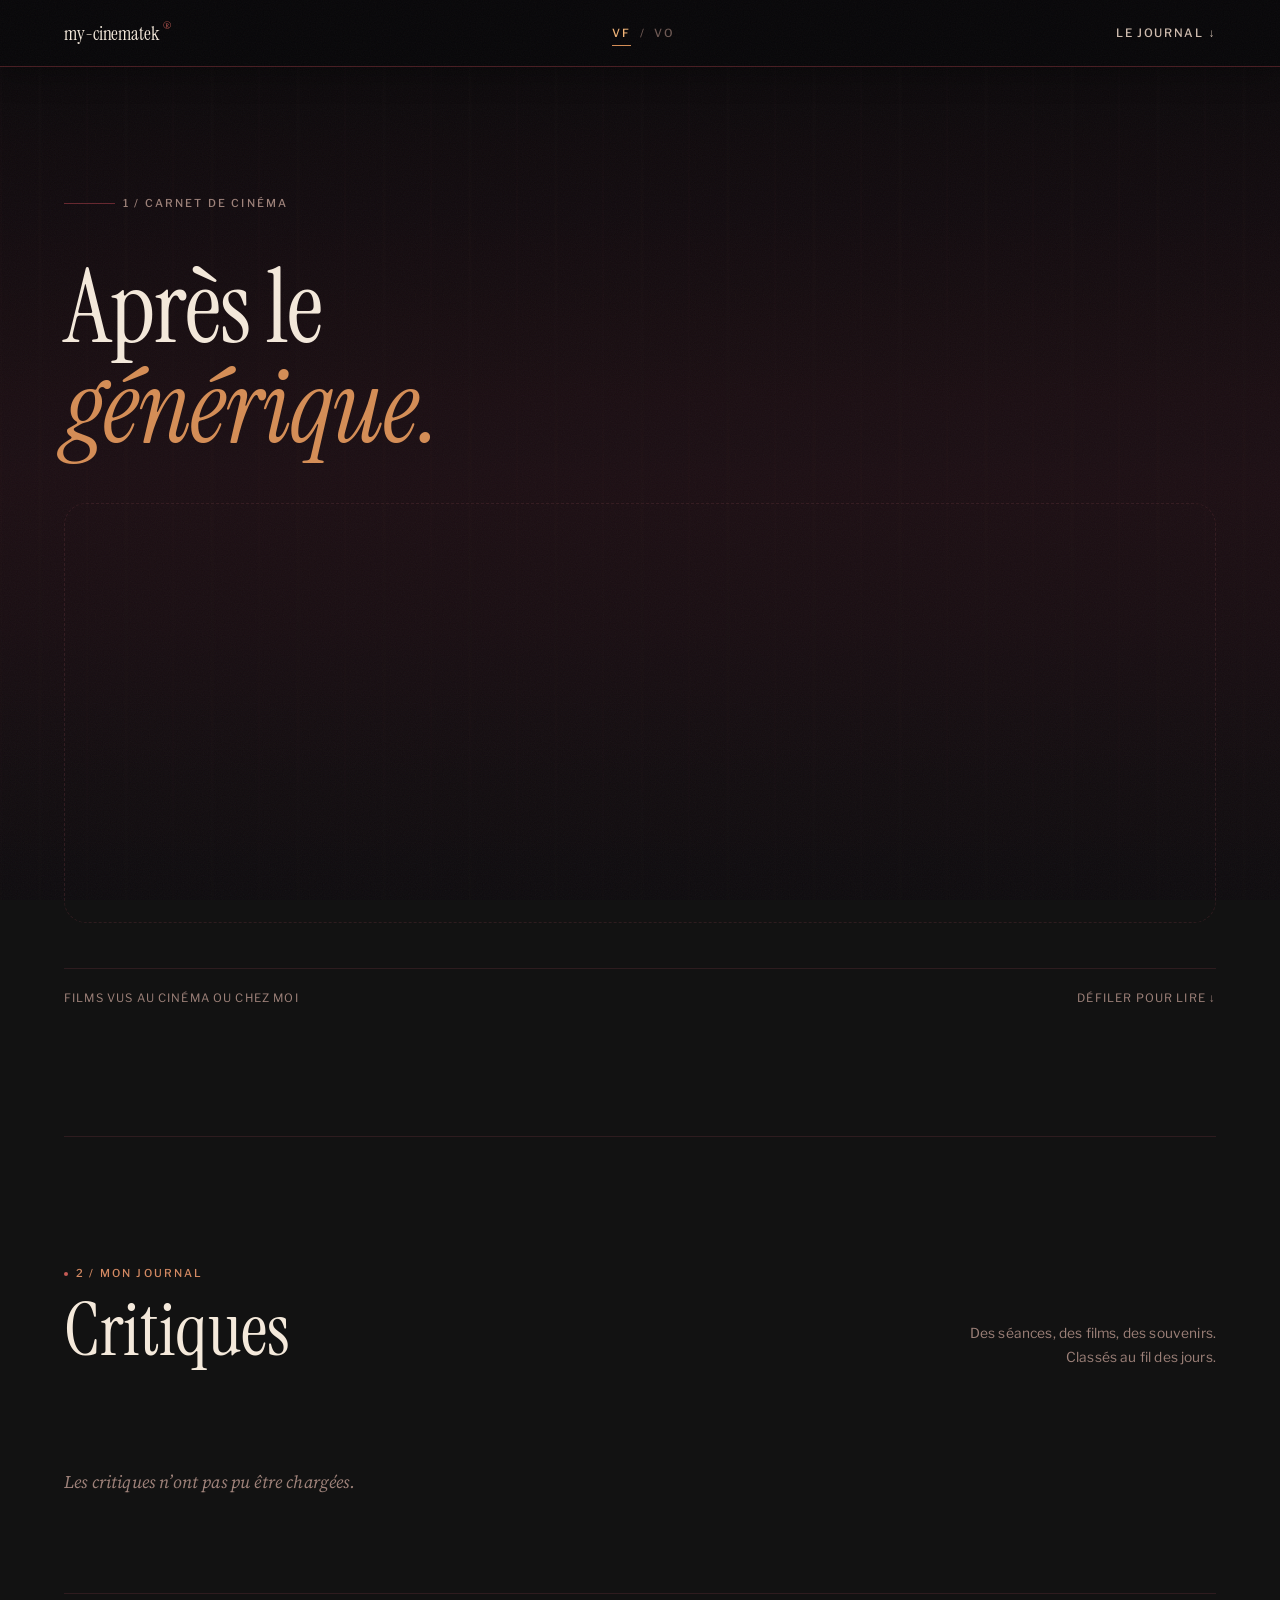
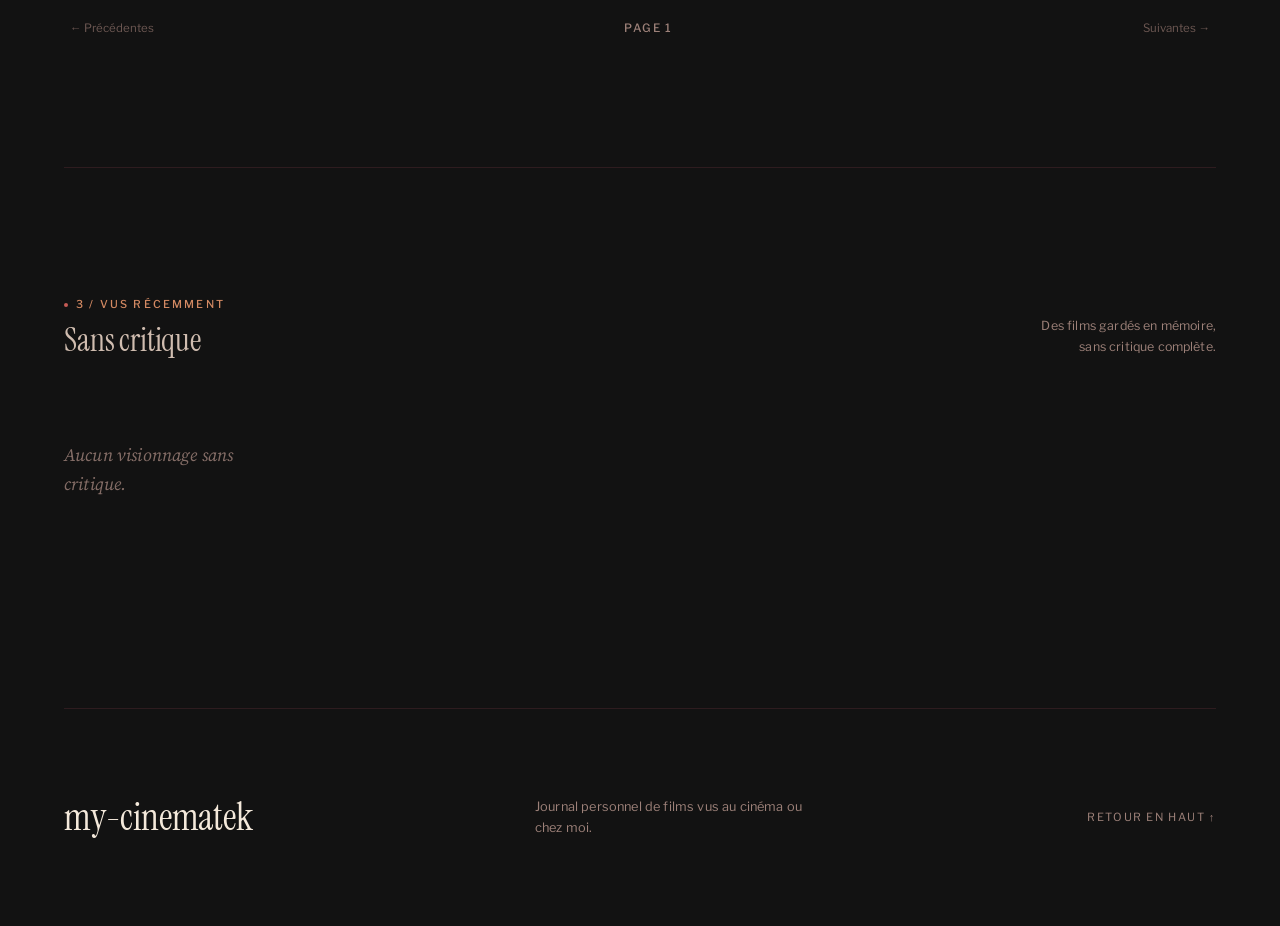
==== commit 8bcd32d8: "feat(ui): titres en Instrument Serif Serif d'affichage plus contemporaine pour les titres, la marque" ====
--- a/index.html
+++ b/index.html
@@ -10,9 +10,9 @@
     <link rel="preconnect" href="https://fonts.googleapis.com" />
     <link rel="preconnect" href="https://fonts.gstatic.com" crossorigin />
     <link
-        href="https://fonts.googleapis.com/css2?family=Libre+Franklin:ital,wght@0,400;0,500;0,600;1,400&family=Source+Serif+4:ital,opsz,wght@0,8..60,400;0,8..60,600;1,8..60,400&display=swap"
+        href="https://fonts.googleapis.com/css2?family=Instrument+Serif:ital@0,1&family=Libre+Franklin:ital,wght@0,400;0,500;0,600;1,400&family=Source+Serif+4:ital,opsz,wght@0,8..60,400;0,8..60,600;1,8..60,400&display=swap"
         rel="stylesheet" />
-    <link rel="stylesheet" href="styles.css?v=20261112-revamp-01" />
+    <link rel="stylesheet" href="styles.css?v=20261112-revamp-02" />
 </head>
 
 <body>
--- a/styles.css
+++ b/styles.css
@@ -6,7 +6,9 @@
     color-scheme: dark;
 
     --font-sans: "Libre Franklin", "Helvetica Neue", Arial, sans-serif;
-    --font-display: "Source Serif 4", Georgia, "Times New Roman", serif;
+    /* Display serif for headlines; Source Serif stays for long-form reading. */
+    --font-display: "Instrument Serif", "Source Serif 4", Georgia, serif;
+    --font-serif: "Source Serif 4", Georgia, "Times New Roman", serif;
 
     --ink-900: #09080a;
     --ink-800: #0d0b0d;
@@ -118,8 +120,8 @@
 h4 {
     font-family: var(--font-display);
     font-weight: 400;
-    line-height: 1.08;
-    letter-spacing: -0.02em;
+    line-height: 1.04;
+    letter-spacing: -0.005em;
     text-wrap: balance;
 }
 
@@ -218,8 +220,8 @@
     align-items: flex-start;
     gap: 0.15em;
     font-family: var(--font-display);
-    font-size: clamp(1.05rem, 1.4vw, 1.3rem);
-    letter-spacing: -0.03em;
+    font-size: clamp(1.15rem, 1.5vw, 1.45rem);
+    letter-spacing: -0.005em;
     transition: color var(--speed) var(--ease);
 }
 
@@ -332,9 +334,9 @@
 }
 
 .masthead-word {
-    font-size: clamp(2.5rem, 7vw, 5.5rem);
-    line-height: 1;
-    letter-spacing: -0.035em;
+    font-size: clamp(2.9rem, 8vw, 6.5rem);
+    line-height: 0.98;
+    letter-spacing: -0.01em;
     margin-block: 0;
 }
 
@@ -455,8 +457,8 @@
 }
 
 .featured-review-copy h2 {
-    font-size: clamp(1.7rem, 3.4vw, 3rem);
-    letter-spacing: -0.025em;
+    font-size: clamp(1.9rem, 3.8vw, 3.4rem);
+    letter-spacing: -0.005em;
 }
 
 .featured-review-title {
@@ -498,7 +500,8 @@
     display: inline-flex;
     align-items: baseline;
     gap: 0.12em;
-    font-family: var(--font-display);
+    /* Source Serif keeps a real 600 weight and tabular figures. */
+    font-family: var(--font-serif);
     letter-spacing: -0.02em;
     color: rgb(var(--rating-rgb));
 }
@@ -560,7 +563,7 @@
 }
 
 .section-intro h2 {
-    font-size: clamp(2.2rem, 6vw, 4.2rem);
+    font-size: clamp(2.4rem, 6.5vw, 4.6rem);
     margin-top: 0.6rem;
 }
 
@@ -657,7 +660,7 @@
 }
 
 .diary-date-day {
-    font-family: var(--font-display);
+    font-family: var(--font-serif);
     font-size: 1.6rem;
     letter-spacing: -0.02em;
     text-transform: none;
@@ -695,9 +698,9 @@
 
 .diary-copy .film-kicker {
     font-family: var(--font-display);
-    font-size: clamp(1.5rem, 2.6vw, 2.15rem);
-    line-height: 1.12;
-    letter-spacing: -0.025em;
+    font-size: clamp(1.65rem, 2.8vw, 2.35rem);
+    line-height: 1.08;
+    letter-spacing: -0.005em;
     color: var(--text);
 }
 
@@ -945,8 +948,8 @@
 
 .footer-brand {
     font-family: var(--font-display);
-    font-size: clamp(1.4rem, 3vw, 2.2rem);
-    letter-spacing: -0.03em;
+    font-size: clamp(1.55rem, 3.2vw, 2.4rem);
+    letter-spacing: -0.005em;
     transition: color var(--speed) var(--ease);
 }
 
@@ -978,7 +981,7 @@
 
 .empty-state {
     padding: 3rem 0;
-    font-family: var(--font-display);
+    font-family: var(--font-serif);
     font-size: 1.1rem;
     font-style: italic;
     color: var(--text-muted);
@@ -1133,7 +1136,7 @@
 
 .critic-heading-copy h2,
 .film-details-heading h2 {
-    font-size: clamp(1.5rem, 3.4vw, 2.5rem);
+    font-size: clamp(1.7rem, 3.8vw, 2.8rem);
 }
 
 .critic-film-title {
@@ -1184,7 +1187,7 @@
 }
 
 .post-body {
-    font-family: var(--font-display);
+    font-family: var(--font-serif);
     font-size: clamp(1.02rem, 0.4vw + 0.95rem, 1.16rem);
     line-height: 1.78;
     color: var(--text-soft);
@@ -1416,7 +1419,7 @@
 }
 
 .technical-grid strong {
-    font-family: var(--font-display);
+    font-family: var(--font-serif);
     font-size: 0.95rem;
     font-weight: 400;
     letter-spacing: 0;
@@ -1431,7 +1434,7 @@
 }
 
 .film-overview-block p:not(.eyebrow) {
-    font-family: var(--font-display);
+    font-family: var(--font-serif);
     font-size: 1.04rem;
     line-height: 1.75;
     color: var(--text-soft);
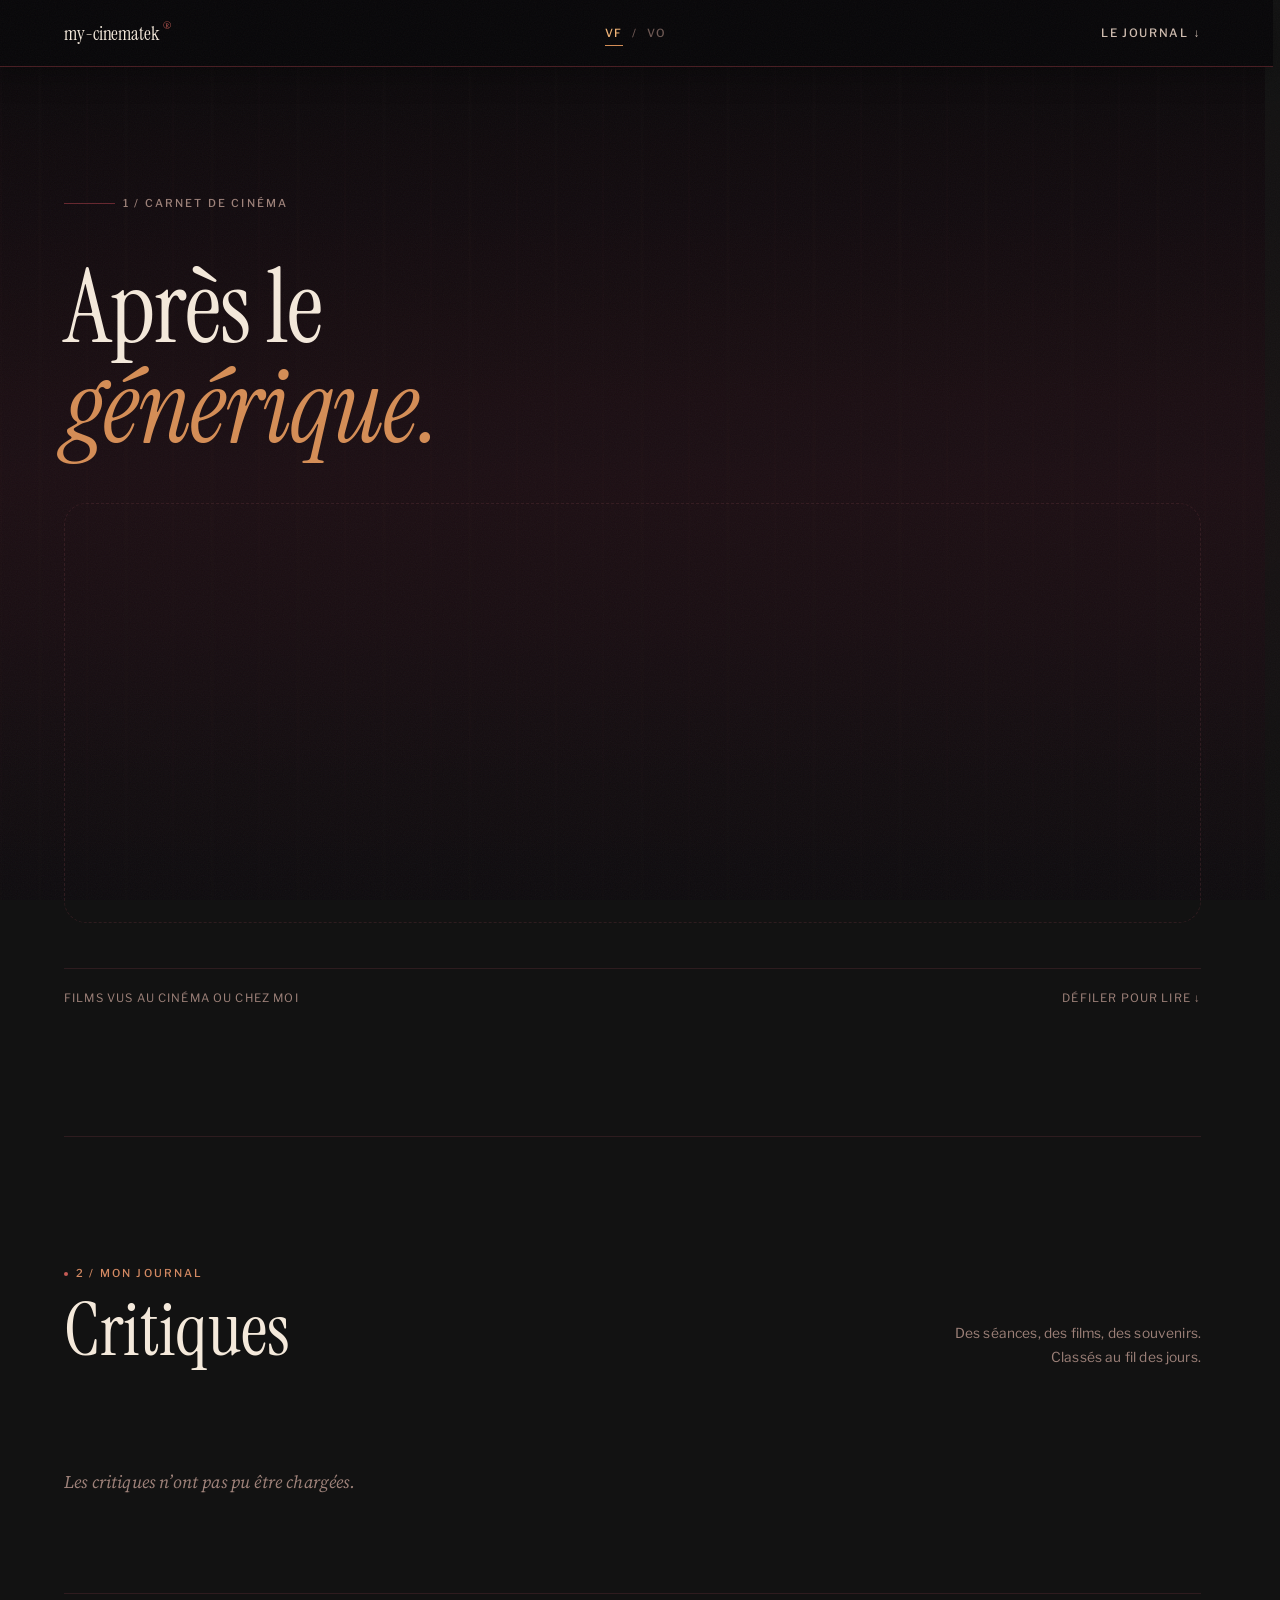
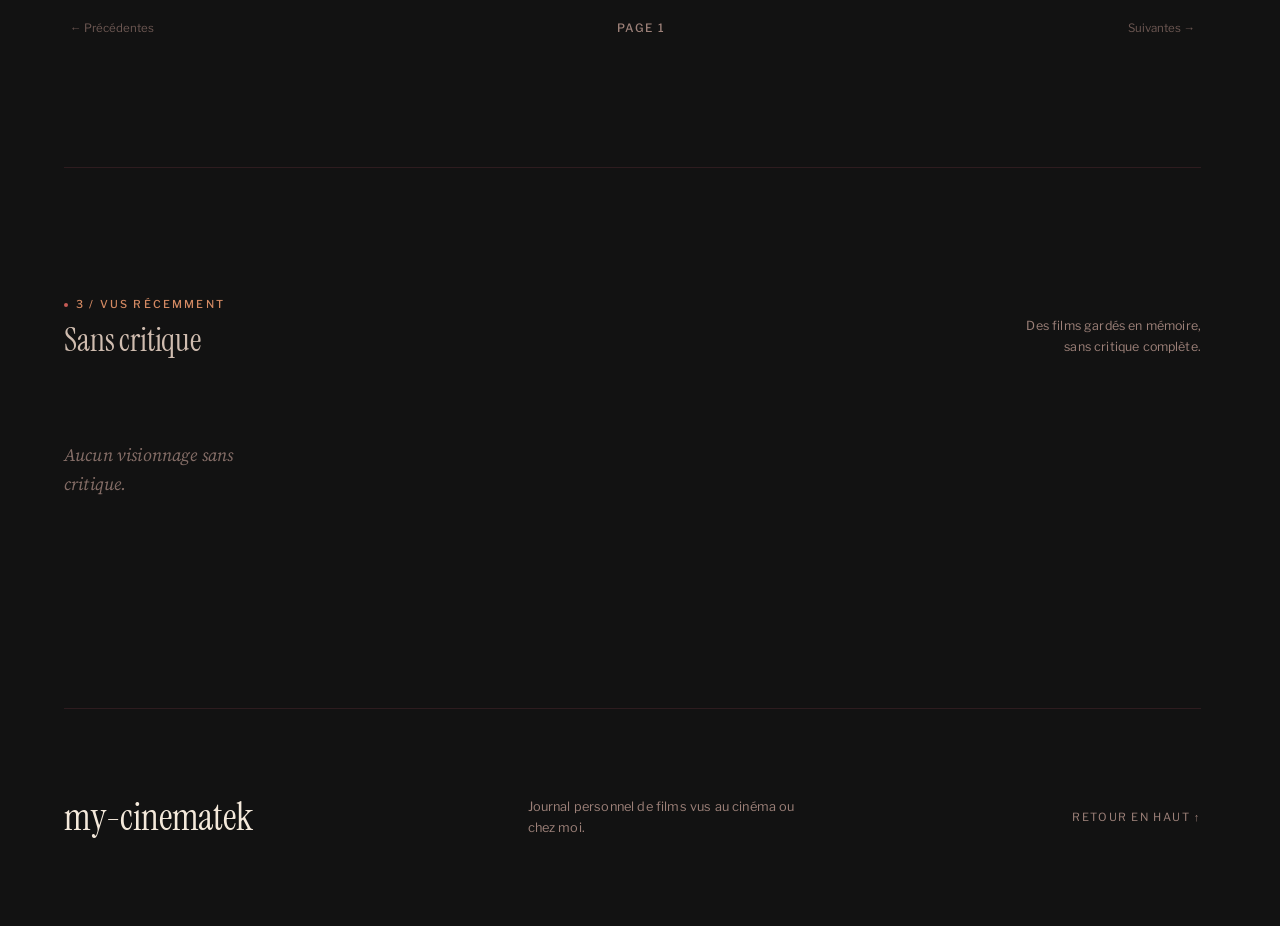
==== commit b106a9b0: "feat(ui): révélation au défilement, correctifs tactiles et clavier Usage - scroll-padding-top et scr" ====
--- a/index.html
+++ b/index.html
@@ -12,7 +12,7 @@
     <link
         href="https://fonts.googleapis.com/css2?family=Instrument+Serif:ital@0,1&family=Libre+Franklin:ital,wght@0,400;0,500;0,600;1,400&family=Source+Serif+4:ital,opsz,wght@0,8..60,400;0,8..60,600;1,8..60,400&display=swap"
         rel="stylesheet" />
-    <link rel="stylesheet" href="styles.css?v=20261112-revamp-02" />
+    <link rel="stylesheet" href="styles.css?v=20261112-revamp-03" />
 </head>
 
 <body>
@@ -89,7 +89,7 @@
         </article>
     </div>
 
-    <script src="public.js?v=20261112-revamp-01"></script>
+    <script src="public.js?v=20261112-revamp-03"></script>
 </body>
 
 </html>
--- a/styles.css
+++ b/styles.css
@@ -72,6 +72,10 @@
 
 html {
     scroll-behavior: smooth;
+    /* Keep anchored sections clear of the sticky topbar. */
+    scroll-padding-top: 5.5rem;
+    /* Reserve the scrollbar so opening a modal cannot shift the layout. */
+    scrollbar-gutter: stable;
     -webkit-text-size-adjust: 100%;
 }
 
@@ -179,6 +183,7 @@
 .journal > section {
     padding-block: var(--rhythm);
     border-top: 1px solid var(--line-faint);
+    scroll-margin-top: 5.5rem;
 }
 
 .journal > section:first-of-type {
@@ -507,8 +512,20 @@
 }
 
 .featured-review-rating {
+    position: relative;
     margin-left: auto;
     font-size: 1.5rem;
+}
+
+/* Faint halo in the rating's own hue. */
+.featured-review-rating::before {
+    content: "";
+    position: absolute;
+    inset: -45% -35%;
+    z-index: -1;
+    border-radius: 50%;
+    background: radial-gradient(circle, rgb(var(--rating-rgb) / 0.18), transparent 70%);
+    pointer-events: none;
 }
 
 .featured-review-rating strong,
@@ -596,14 +613,25 @@
     flex-direction: column;
 }
 
+/* Sticky month label: stays under the topbar while its month scrolls past. */
 .diary-month {
+    position: sticky;
+    top: 4.35rem;
+    z-index: 20;
     padding: 2.75rem 0 1rem;
+    margin-inline: -0.75rem;
+    padding-inline: 0.75rem;
     font-family: var(--font-sans);
     font-size: 0.68rem;
     font-weight: 500;
     letter-spacing: 0.22em;
     text-transform: uppercase;
-    color: var(--text-faint);
+    color: var(--text-muted);
+    background: linear-gradient(180deg,
+            color-mix(in srgb, #0d0b0d 92%, transparent) 0%,
+            color-mix(in srgb, #0d0b0d 92%, transparent) 72%,
+            transparent 100%);
+    backdrop-filter: blur(6px);
 }
 
 .diary-month:first-child {
@@ -621,6 +649,23 @@
     border-top: 1px solid var(--line-faint);
     position: relative;
     transition: padding-inline var(--speed) var(--ease-out);
+}
+
+/* Rating-tinted rule that marks each entry. */
+.diary-row::after {
+    content: "";
+    position: absolute;
+    left: -0.75rem;
+    top: 1.5rem;
+    bottom: 1.5rem;
+    width: 2px;
+    border-radius: 2px;
+    background: rgb(var(--rating-rgb));
+    opacity: 0;
+    transform: scaleY(0.4);
+    transform-origin: center;
+    transition: opacity var(--speed) var(--ease), transform var(--speed) var(--ease-out);
+    pointer-events: none;
 }
 
 /* Warm wash that sweeps in on hover. */
@@ -635,12 +680,19 @@
     pointer-events: none;
 }
 
-.diary-row:hover::before {
-    opacity: 1;
-}
-
-.diary-row:hover {
-    padding-inline: 1.25rem 0.25rem;
+@media (hover: hover) {
+    .diary-row:hover::before {
+        opacity: 1;
+    }
+
+    .diary-row:hover::after {
+        opacity: 0.85;
+        transform: scaleY(1);
+    }
+
+    .diary-row:hover {
+        padding-inline: 1.25rem 0.25rem;
+    }
 }
 
 .diary-date {
@@ -1488,11 +1540,6 @@
     .opening-foot {
         animation-delay: 0.24s;
     }
-
-    .diary-row,
-    .recent-watch-row {
-        animation: enter 0.7s var(--ease-out) both;
-    }
 }
 
 @keyframes enter {
@@ -1552,3 +1599,164 @@
 .recent .section-note {
     font-size: 0.78rem;
 }
+
+/* ==========================================================================
+   Touch devices: hover-only affordances must stay visible
+   ========================================================================== */
+
+@media (hover: none) {
+    .featured-review-cover::after {
+        opacity: 1;
+        transform: translateY(0);
+    }
+
+    .diary-arrow {
+        opacity: 1;
+        transform: translateX(0);
+        color: var(--accent);
+    }
+
+    .diary-row::after {
+        opacity: 0.85;
+        transform: scaleY(1);
+    }
+
+    .watch-grid {
+        opacity: 1;
+    }
+
+    .recent-watch-poster {
+        filter: saturate(0.82) brightness(0.9);
+    }
+}
+
+/* ==========================================================================
+   Scroll reveal — .is-visible is added by the IntersectionObserver
+   ========================================================================== */
+
+@media (prefers-reduced-motion: no-preference) {
+    .diary-row,
+    .recent-watch-row {
+        opacity: 0;
+        transform: translateY(1.75rem);
+        transition:
+            opacity 0.75s var(--ease-out),
+            transform 0.75s var(--ease-out);
+        transition-delay: calc(var(--reveal-index, 0) * 70ms);
+    }
+
+    .diary-row .diary-poster,
+    .recent-watch-row .recent-watch-poster-button {
+        clip-path: inset(0 0 100% 0);
+        transition: clip-path 0.85s var(--ease-out);
+        transition-delay: calc(var(--reveal-index, 0) * 70ms + 90ms);
+    }
+
+    .diary-row.is-visible,
+    .recent-watch-row.is-visible {
+        opacity: 1;
+        transform: translateY(0);
+    }
+
+    .diary-row.is-visible .diary-poster,
+    .recent-watch-row.is-visible .recent-watch-poster-button {
+        clip-path: inset(0 0 0 0);
+    }
+
+    /* The row shifts on hover, so the padding transition must survive. */
+    .diary-row.is-visible {
+        transition:
+            opacity 0.75s var(--ease-out),
+            transform 0.75s var(--ease-out),
+            padding-inline var(--speed) var(--ease-out);
+    }
+}
+
+/* ==========================================================================
+   Render containment
+
+   Only applied when motion is reduced: content-visibility skips rendering of
+   off-screen elements, which would prevent the reveal transitions above from
+   ever running.
+   ========================================================================== */
+
+@media (prefers-reduced-motion: reduce) {
+    .diary-row {
+        content-visibility: auto;
+        contain-intrinsic-size: auto 11rem;
+    }
+
+    .recent-watch-row {
+        content-visibility: auto;
+        contain-intrinsic-size: auto 18rem;
+    }
+}
+
+/* ==========================================================================
+   Loading states
+   ========================================================================== */
+
+.post-list[aria-busy="true"] {
+    opacity: 0.45;
+    transition: opacity 0.2s var(--ease);
+}
+
+.post-list[aria-busy="true"] .diary-row {
+    pointer-events: none;
+}
+
+/* Placeholder rows shown before the first fetch resolves. */
+.post-list:empty {
+    display: flex;
+    flex-direction: column;
+}
+
+.post-list:empty::before,
+.post-list:empty::after {
+    content: "";
+    display: block;
+    height: 11rem;
+    border-top: 1px solid var(--line-faint);
+    background:
+        linear-gradient(90deg, transparent 0 7.5rem, var(--surface) 7.5rem 15rem, transparent 15rem),
+        linear-gradient(90deg, transparent 0 18rem, var(--surface-sunken) 18rem 34rem, transparent 34rem);
+    background-repeat: no-repeat;
+    background-size: 100% 6.5rem, 100% 1.5rem;
+    background-position: 0 2.25rem, 0 4rem;
+    animation: skeleton-pulse 1.6s var(--ease) infinite;
+}
+
+.post-list:empty::after {
+    animation-delay: 0.2s;
+}
+
+.watch-grid:empty {
+    display: grid;
+    min-height: 16rem;
+}
+
+.watch-grid:empty::before {
+    content: "";
+    grid-column: 1 / -1;
+    border-radius: var(--radius-xs);
+    background: var(--surface);
+    animation: skeleton-pulse 1.6s var(--ease) infinite;
+}
+
+@keyframes skeleton-pulse {
+    0%, 100% {
+        opacity: 0.35;
+    }
+
+    50% {
+        opacity: 0.7;
+    }
+}
+
+@media (prefers-reduced-motion: reduce) {
+    .post-list:empty::before,
+    .post-list:empty::after,
+    .watch-grid:empty::before {
+        animation: none;
+    }
+}
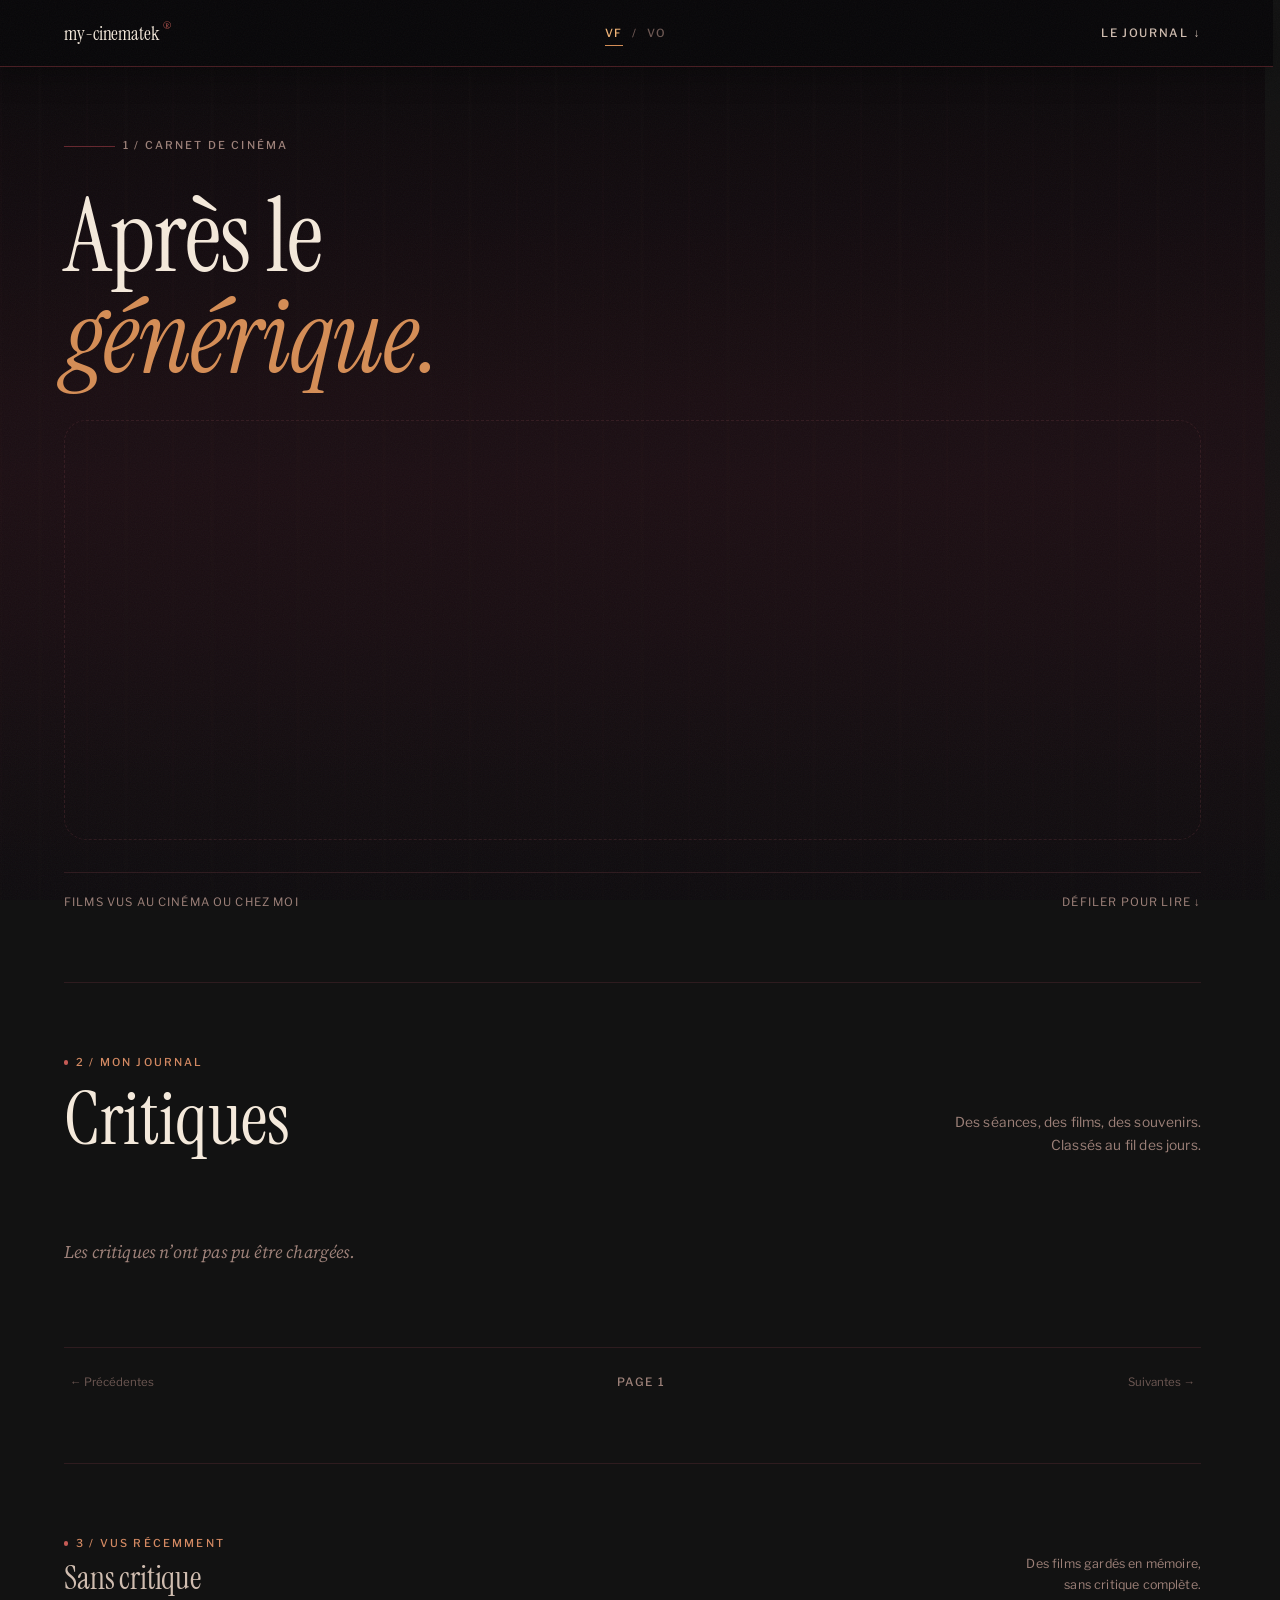
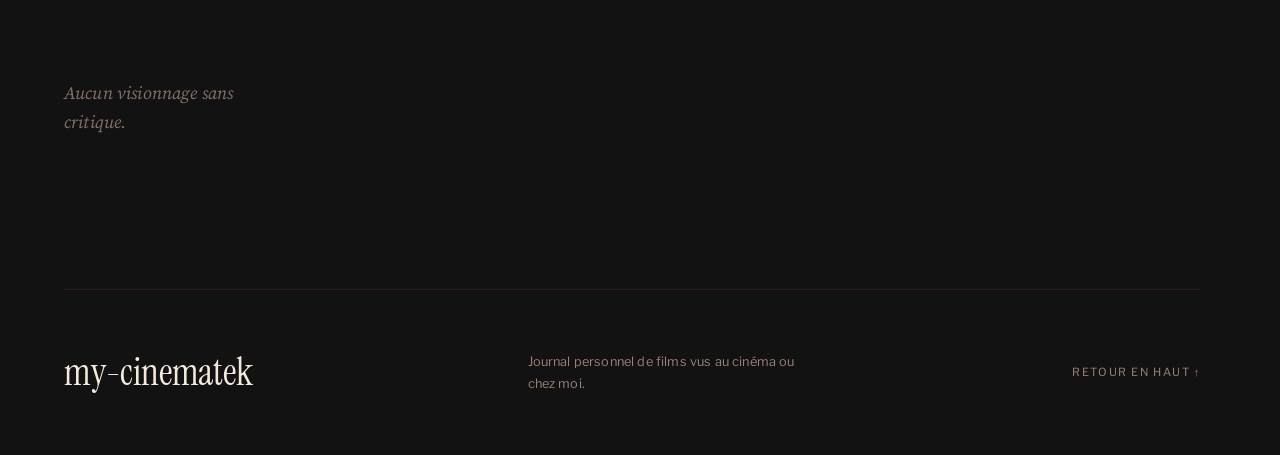
==== commit 57617a13: "Style admin page + mobile" ====
--- a/index.html
+++ b/index.html
@@ -12,7 +12,7 @@
     <link
         href="https://fonts.googleapis.com/css2?family=Instrument+Serif:ital@0,1&family=Libre+Franklin:ital,wght@0,400;0,500;0,600;1,400&family=Source+Serif+4:ital,opsz,wght@0,8..60,400;0,8..60,600;1,8..60,400&display=swap"
         rel="stylesheet" />
-    <link rel="stylesheet" href="styles.css?v=20261112-revamp-03" />
+    <link rel="stylesheet" href="styles.css?v=20261116-density-02" />
 </head>
 
 <body>
--- a/styles.css
+++ b/styles.css
@@ -49,7 +49,9 @@
 
     --gutter: clamp(1.25rem, 5vw, 5.5rem);
     --max-width: 1320px;
-    --rhythm: clamp(4.5rem, 10vw, 9rem);
+    --rhythm: clamp(3rem, 5.5vw, 5rem);
+    --space-block: clamp(1.25rem, 2.5vw, 2rem);
+    --space-row: 1.5rem;
 
     --ease: cubic-bezier(0.22, 0.61, 0.36, 1);
     --ease-out: cubic-bezier(0.16, 1, 0.3, 1);
@@ -304,7 +306,7 @@
 .opening {
     display: flex;
     flex-direction: column;
-    gap: clamp(1.75rem, 3.5vw, 3rem);
+    gap: clamp(1.25rem, 2.5vw, 2rem);
 }
 
 .opening-kicker,
@@ -383,7 +385,7 @@
 .feature {
     display: grid;
     grid-template-columns: minmax(0, 0.85fr) minmax(0, 1.15fr);
-    gap: clamp(2rem, 5vw, 4.5rem);
+    gap: clamp(1.5rem, 3.5vw, 3rem);
     align-items: center;
     cursor: pointer;
 }
@@ -553,7 +555,7 @@
 @media (max-width: 899px) {
     .feature {
         grid-template-columns: 1fr;
-        gap: 1.75rem;
+        gap: 1.5rem;
     }
 
     .featured-review-cover {
@@ -567,6 +569,24 @@
     }
 }
 
+/* A 2:3 poster at 320px runs 480px tall, which pushes the teaser and the
+   rest of the page off a phone screen entirely. */
+@media (max-width: 559px) {
+    .featured-review-cover {
+        max-width: 13rem;
+    }
+
+    .featured-review-meta {
+        gap: 0.75rem 1rem;
+        flex-wrap: wrap;
+        padding-top: 1rem;
+    }
+
+    .featured-review-rating {
+        font-size: 1.3rem;
+    }
+}
+
 /* ==========================================================================
    Section intros
    ========================================================================== */
@@ -576,7 +596,7 @@
     align-items: flex-end;
     justify-content: space-between;
     gap: 2rem;
-    padding-bottom: clamp(2rem, 4vw, 3.5rem);
+    padding-bottom: var(--space-block);
 }
 
 .section-intro h2 {
@@ -618,24 +638,42 @@
     position: sticky;
     top: 4.35rem;
     z-index: 20;
-    padding: 2.75rem 0 1rem;
-    margin-inline: -0.75rem;
-    padding-inline: 0.75rem;
+    display: flex;
+    align-items: center;
+    gap: 0.85rem;
+    margin: 2rem calc(var(--gutter) * -1) 0;
+    padding: 0.7rem var(--gutter) 0.75rem;
     font-family: var(--font-sans);
-    font-size: 0.68rem;
+    font-size: 0.64rem;
     font-weight: 500;
-    letter-spacing: 0.22em;
+    letter-spacing: 0.26em;
     text-transform: uppercase;
-    color: var(--text-muted);
-    background: linear-gradient(180deg,
-            color-mix(in srgb, #0d0b0d 92%, transparent) 0%,
-            color-mix(in srgb, #0d0b0d 92%, transparent) 72%,
-            transparent 100%);
-    backdrop-filter: blur(6px);
+    color: var(--text-soft);
+    background: color-mix(in srgb, #0d0b0d 90%, transparent);
+    backdrop-filter: blur(12px) saturate(130%);
+    box-shadow: inset 0 -1px 0 var(--line-faint);
+}
+
+/* Small warm marker, echoing the section eyebrows. */
+.diary-month::before {
+    content: "";
+    flex: none;
+    width: 0.3rem;
+    height: 0.3rem;
+    border-radius: 50%;
+    background: var(--accent);
+}
+
+/* Hairline that trails off to the right. */
+.diary-month::after {
+    content: "";
+    flex: 1 1 auto;
+    height: 1px;
+    background: linear-gradient(90deg, var(--line-faint), transparent 80%);
 }
 
 .diary-month:first-child {
-    padding-top: 0;
+    margin-top: 0;
 }
 
 /* Flex rather than grid: the poster is omitted when a film has no artwork. */
@@ -644,11 +682,16 @@
     align-items: center;
     gap: clamp(1.25rem, 3vw, 2.75rem);
     width: 100%;
-    padding: 2.25rem 0.25rem;
+    padding: var(--space-row) 0.25rem;
     text-align: left;
     border-top: 1px solid var(--line-faint);
     position: relative;
     transition: padding-inline var(--speed) var(--ease-out);
+}
+
+/* The sticky label already draws a hairline underneath. */
+.diary-month + .diary-row {
+    border-top: 0;
 }
 
 /* Rating-tinted rule that marks each entry. */
@@ -835,7 +878,7 @@
     align-items: center;
     justify-content: space-between;
     gap: 1rem;
-    margin-top: 3rem;
+    margin-top: 2rem;
     padding-top: 1.5rem;
     border-top: 1px solid var(--line-faint);
     font-size: 0.72rem;
@@ -994,7 +1037,7 @@
     justify-content: space-between;
     flex-wrap: wrap;
     gap: 1.25rem;
-    padding-block: clamp(3rem, 6vw, 5rem);
+    padding-block: clamp(2rem, 4vw, 3.25rem);
     border-top: 1px solid var(--line-faint);
 }
 
@@ -1076,8 +1119,10 @@
     align-items: flex-start;
     justify-content: center;
     padding: clamp(0rem, 4vw, 3.5rem) clamp(0rem, 4vw, 2rem);
+    padding-bottom: max(clamp(0rem, 4vw, 3.5rem), env(safe-area-inset-bottom));
     overflow-y: auto;
     overscroll-behavior: contain;
+    -webkit-overflow-scrolling: touch;
 }
 
 .critic-modal[hidden] {
@@ -1235,7 +1280,7 @@
 /* Body copy */
 .critic-text,
 .critic-conclusion {
-    margin-top: clamp(1.75rem, 3.5vw, 2.75rem);
+    margin-top: var(--space-block);
 }
 
 .post-body {
@@ -1577,6 +1622,31 @@
         flex-direction: column;
         align-items: flex-start;
     }
+
+    .masthead-word {
+        font-size: clamp(2.5rem, 11vw, 3.4rem);
+    }
+
+    .section-intro h2 {
+        font-size: clamp(2rem, 9vw, 2.9rem);
+    }
+
+    .diary-copy .film-kicker {
+        font-size: 1.4rem;
+    }
+
+    /* The modal is edge-to-edge here, so its own radius and border would
+       draw a frame against the viewport edge. */
+    .critic-modal-dialog {
+        border-inline: 0;
+        border-radius: 0;
+        min-height: 100%;
+    }
+
+    .modal-close {
+        width: 2.75rem;
+        height: 2.75rem;
+    }
 }
 
 /* ==========================================================================
@@ -1584,7 +1654,7 @@
    ========================================================================== */
 
 .recent {
-    padding-block: clamp(3rem, 6vw, 5rem) var(--rhythm);
+    padding-block: clamp(2rem, 4vw, 3.25rem) var(--rhythm);
 }
 
 .recent .section-intro {
@@ -1627,6 +1697,30 @@
 
     .recent-watch-poster {
         filter: saturate(0.82) brightness(0.9);
+    }
+
+    /* Rows and the language toggle are the primary controls on a phone. */
+    .diary-row {
+        padding-block: 1.25rem;
+    }
+
+    .language button {
+        min-height: 2.5rem;
+        padding-inline: 0.35rem;
+    }
+
+    .pagination button {
+        min-height: 2.75rem;
+        padding-inline: 0.25rem;
+    }
+
+    .share-button,
+    .spoiler-all-toggle {
+        min-height: 2.75rem;
+    }
+
+    .spoiler-toggle {
+        padding-block: 0.3em;
     }
 }
 
@@ -1760,3 +1854,12 @@
         animation: none;
     }
 }
+
+/* Tighter sticky offset where the topbar is shorter. */
+@media (max-width: 559px) {
+    .diary-month {
+        top: 3.9rem;
+        margin-top: 1.5rem;
+        letter-spacing: 0.2em;
+    }
+}
